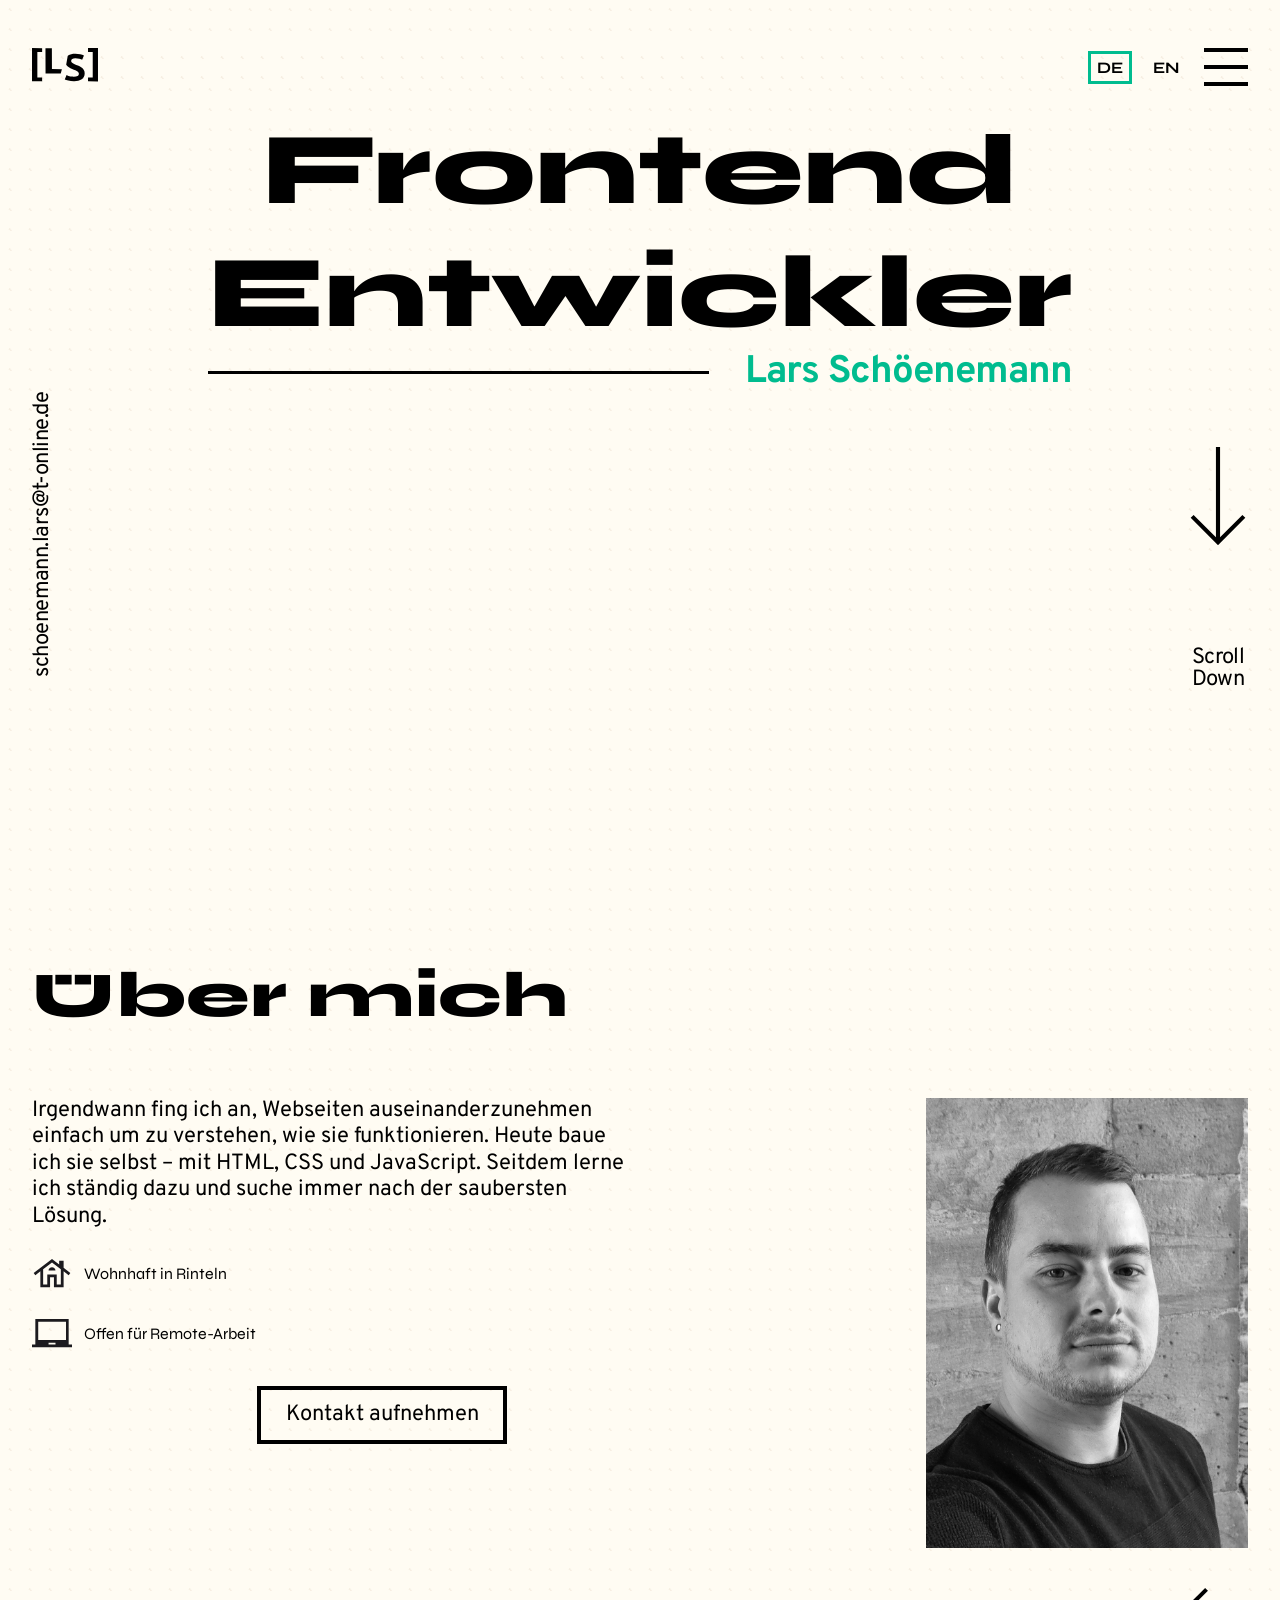
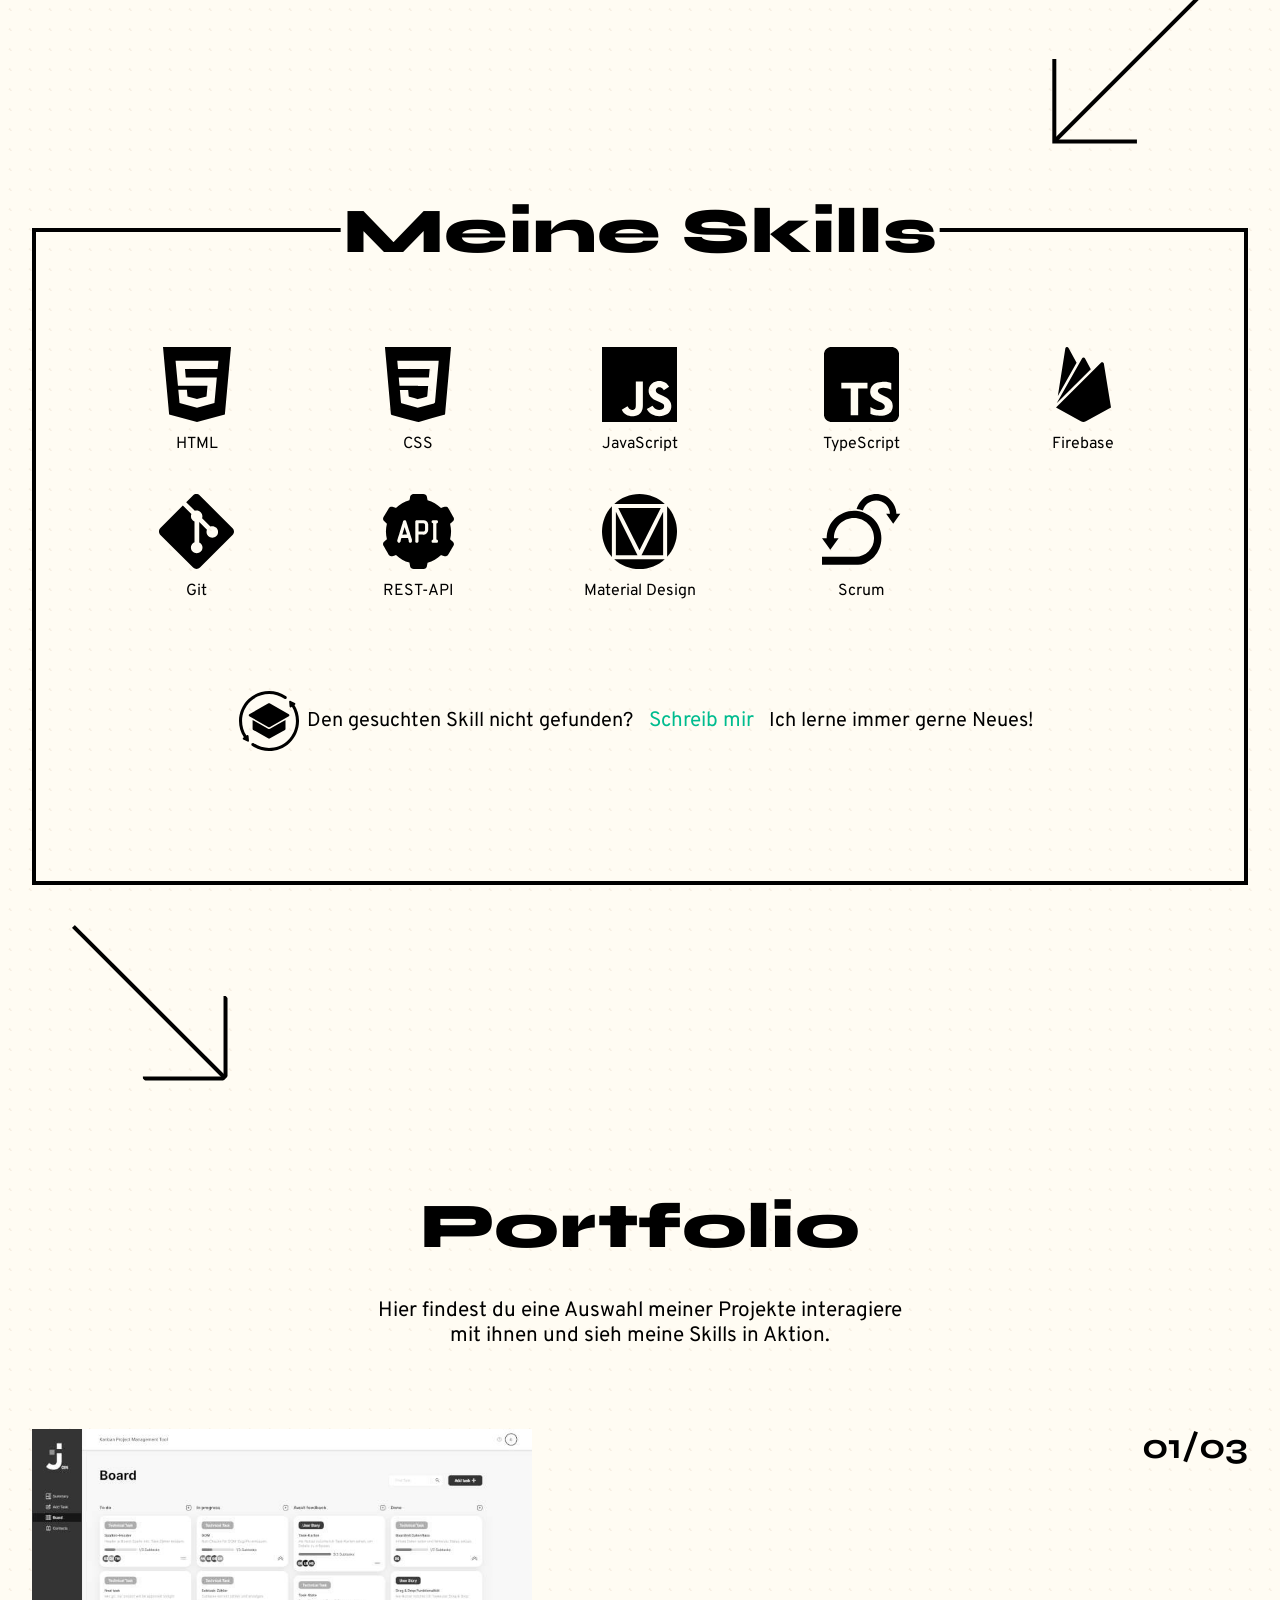
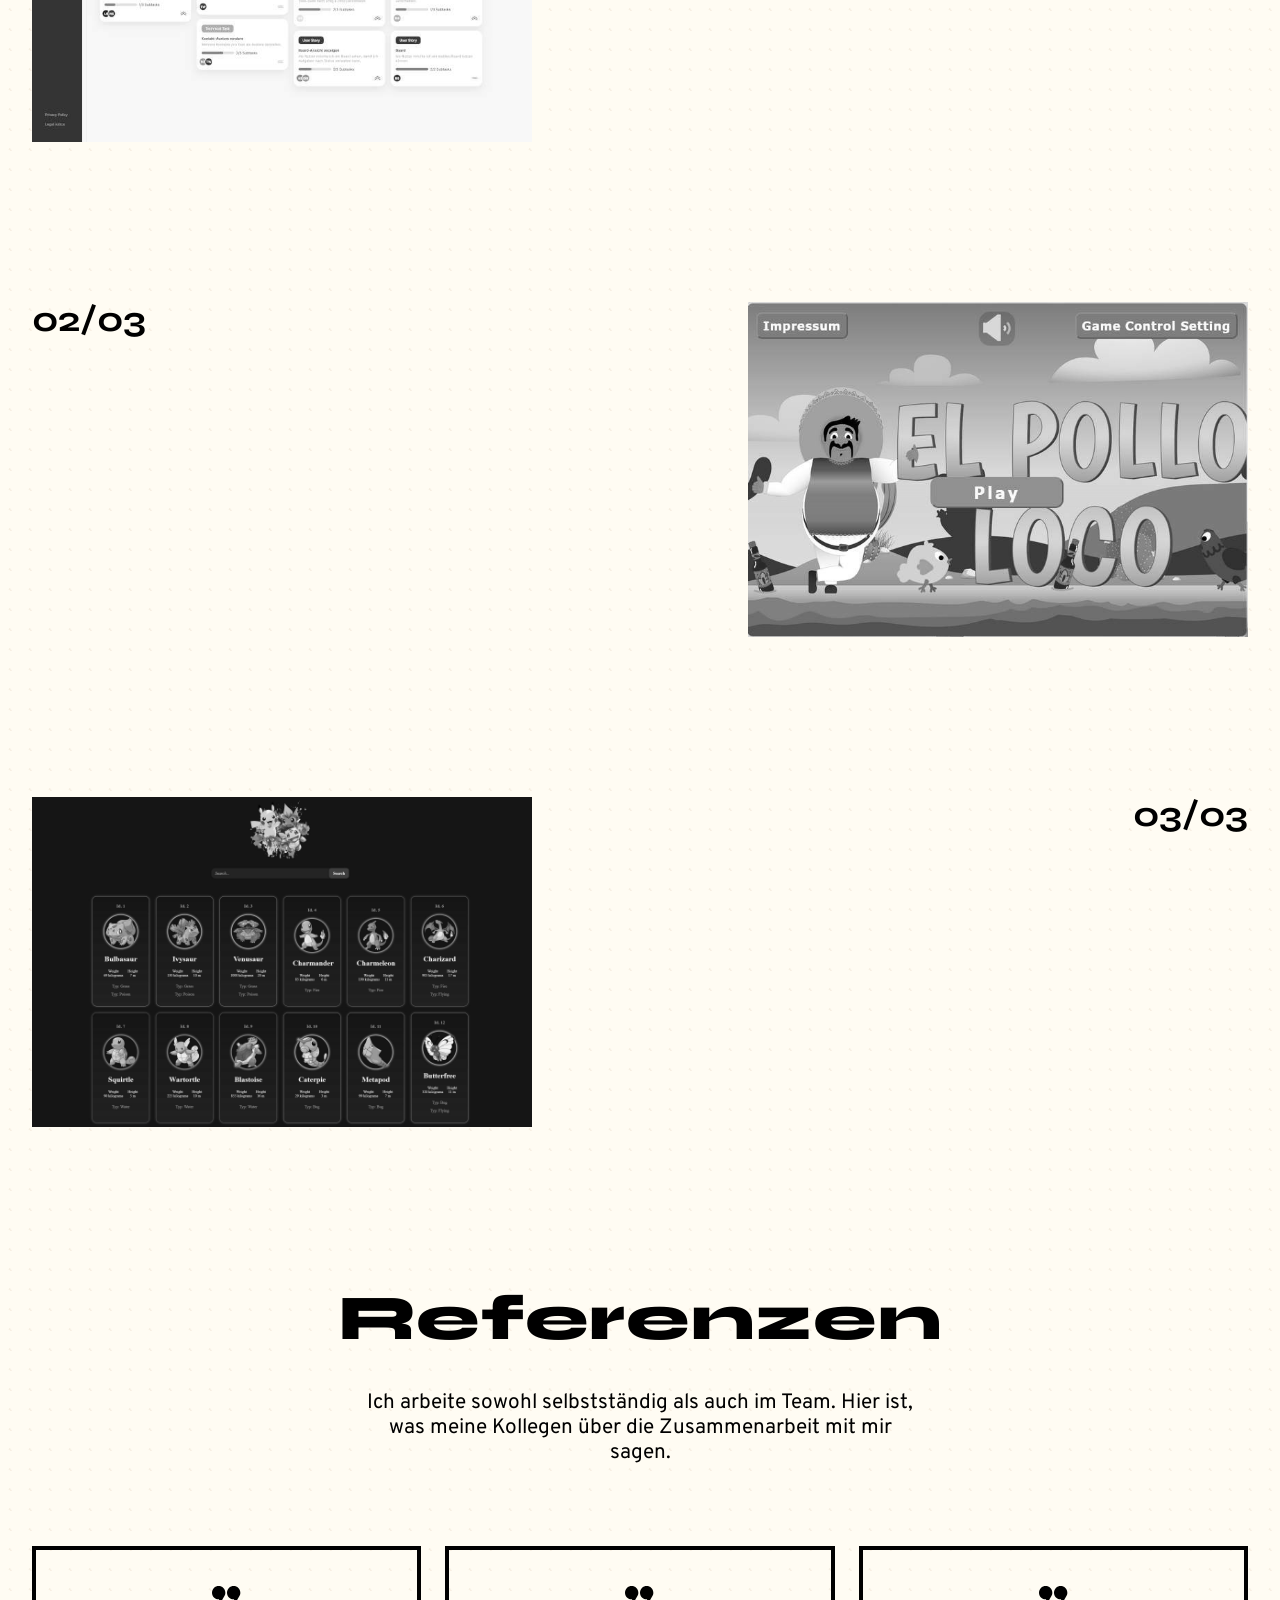
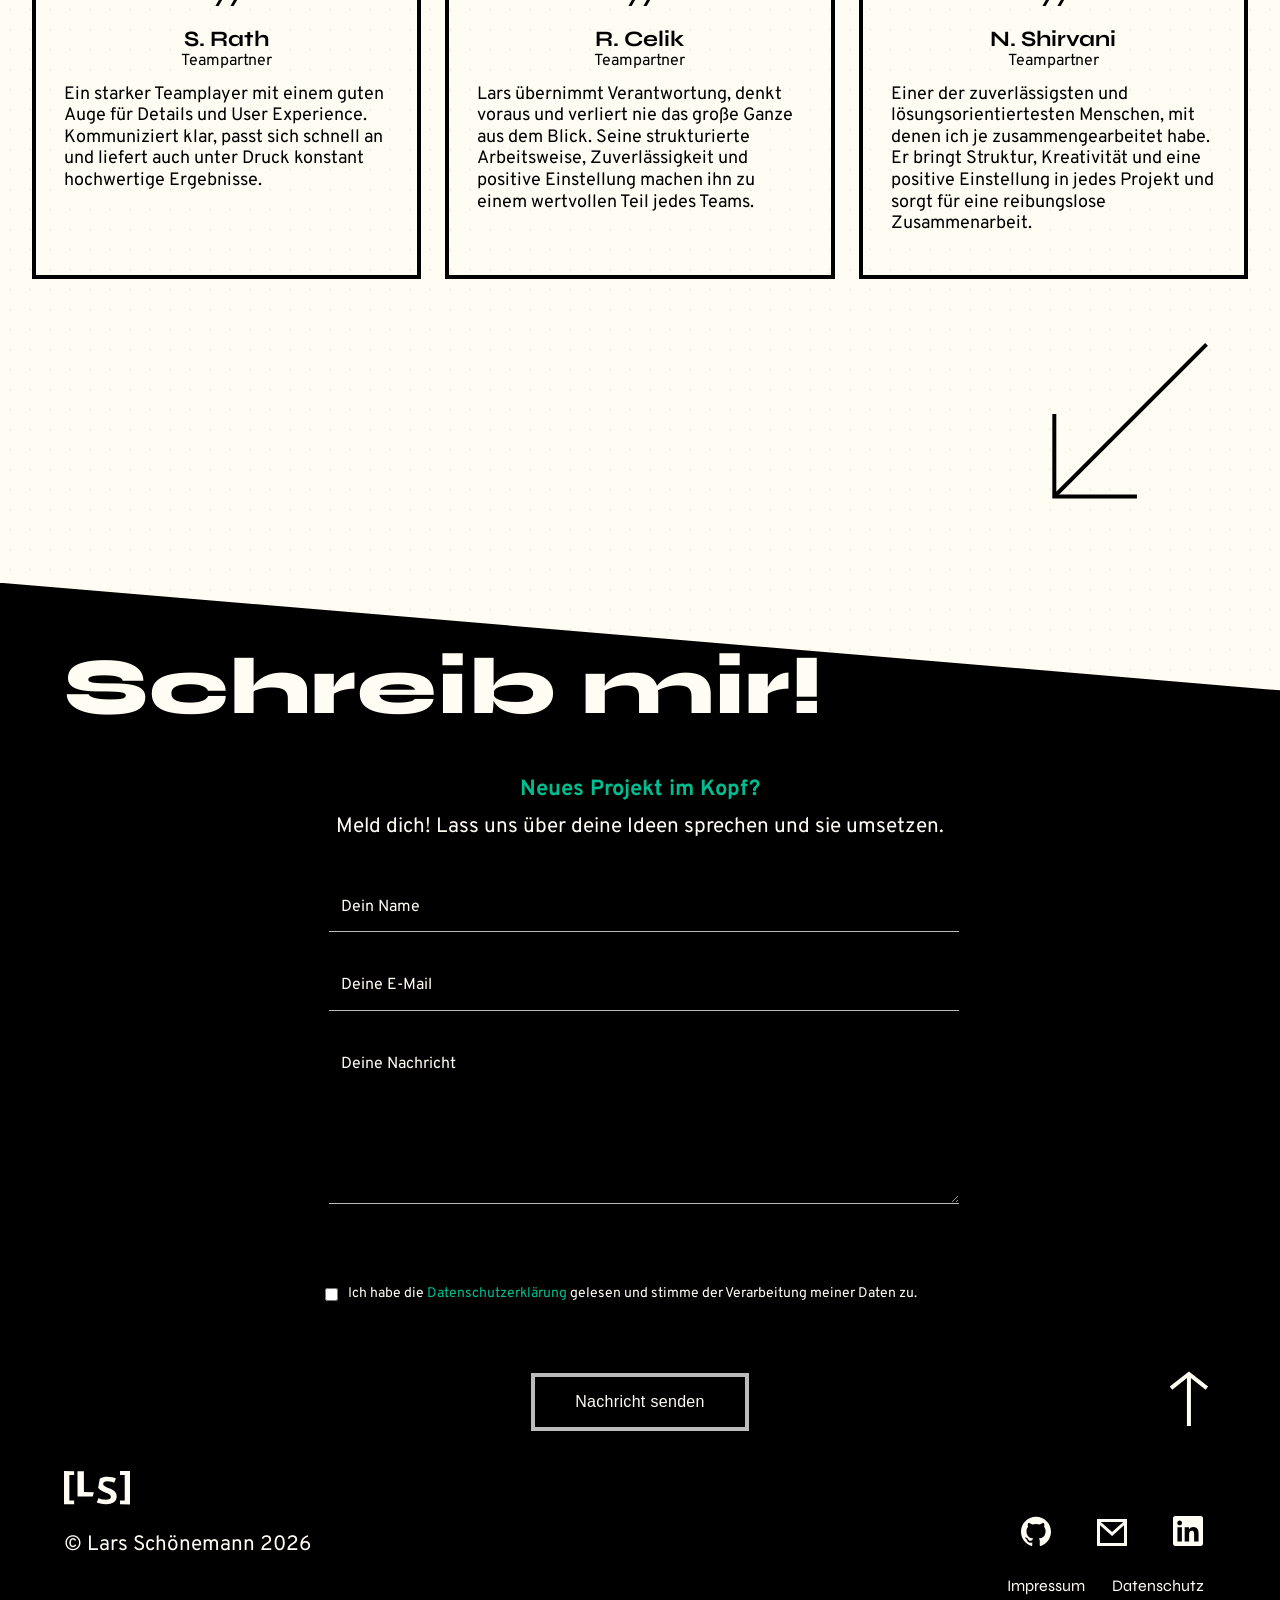
==== index.html @ 975c8025 "Regex fix" ====
<!DOCTYPE html>
<html lang="de">

<head>
    <meta charset='utf-8'>
    <meta name='viewport' content='width=device-width, initial-scale=1'>
    <meta name="description"
        content="Professional frontend development by Lars Schoeenemann. Specializing in JavaScript, TypeScript, and web performance. Explore my projects now.">
    <meta property="og:type" content="website" />
    <meta property="og:url" content="lars-schoenemann.de" />
    <meta property="og:title" content="Lars Schoeenemann | Frontend Developer" />
    <meta property="og:description"
        content="Frontend Developer specializing in JavaScript, TypeScript, and high-performance web development. Explore my latest projects." />
    <meta property="og:image" content="lars-schoenemann.de" />
    <title>Lars Schönemann</title>
    <link rel="icon" type="image/svg+xml" href="assets\images\Logo.svg">
    <link rel='stylesheet' href="assets/css/root.css">
    <link rel='stylesheet' href="assets/css/style.css">
</head>

<body>
    <header>
        <nav class="header-menu" aria-label="Main navigation">
            <div class="left-side">
                <a href="https://lars-schoenemann.de/"><svg aria-label="LS Logo" role="img" data-name="Ebene 1"
                        xmlns="http://www.w3.org/2000/svg" <a viewBox="0 0 110.5 56.03">
                        <path
                            d="M0,.09l16.95.2v6.58s-8.01-.09-8.01-.09v42.49s8.01.09,8.01.09v6.58S0,55.74,0,55.74V.09Z" />
                        <path
                            d="M110.5,56.03l-16.7-.2v-6.6s7.89.09,7.89.09V6.7s-7.89-.09-7.89-.09V0s16.7.2,16.7.2v55.84Z" />
                        <g>
                            <polygon
                                points="50.05 35.55 33.37 35.33 33.26 .56 22.54 .41 22.67 42.52 48.14 42.86 50.05 35.55" />
                            <path
                                d="M86.52,36.27c-1.11-1.59-2.51-2.93-4.19-4.03-1.68-1.09-3.5-2.03-5.46-2.82-1.96-.78-3.78-1.54-5.46-2.28-1.68-.74-3.07-1.53-4.18-2.39-1.11-.85-1.67-1.91-1.67-3.17,0-1.34.59-2.41,1.8-3.19,1.2-.78,2.93-1.16,5.2-1.13,2.41.03,4.65.3,6.73.81,2.08.51,3.64,1.07,4.68,1.67l3.02-7.21c-1.65-.86-3.76-1.53-6.31-2.01-2.55-.48-5.27-.73-8.14-.77-2.5-.03-4.77.19-6.79.67-2.03.48-3.78,1.23-5.27,2.26-.24.17-.47.35-.7.53l-2.51,14.61c.09.15.18.3.28.45,1.11,1.61,2.51,2.96,4.19,4.06,1.68,1.09,3.5,2.02,5.46,2.78,1.96.76,3.78,1.5,5.46,2.22,1.68.72,3.07,1.5,4.18,2.36,1.11.86,1.67,1.96,1.67,3.3,0,1.76-.76,3.07-2.29,3.91-1.53.84-3.74,1.24-6.61,1.2-1.23-.02-2.42-.12-3.58-.3-1.16-.18-2.26-.41-3.29-.67-1.04-.27-1.97-.55-2.8-.86-.83-.3-1.5-.59-2.02-.85l-3.09,7.33c1.28.61,3.26,1.22,5.95,1.84,2.69.62,5.81.96,9.35,1.01,2.69.04,5.15-.2,7.39-.72,2.24-.52,4.15-1.33,5.73-2.44,1.58-1.11,2.8-2.51,3.67-4.2.87-1.69,1.3-3.71,1.29-6.06s-.57-4.32-1.68-5.92Z" />
                            <path
                                d="M62.76,25.02c.23,1.07.6,2.03,1.11,2.88l2.51-14.61c-.25.21-.49.43-.72.65l-2.89,11.08Z" />
                        </g>
                    </svg>
                </a>
            </div>
            <div class="right-side">
                <div class="header-menu-right">
                    <div class="language-button">
                        <button class="header-button active" aria-label="Sprache auf Deutsch wechseln">
                            <span class="button-text">DE</span>
                        </button>
                        <button class="header-button" aria-label="Switch language to English">
                            <span class="button-text">EN</span>
                        </button>
                    </div>
                    <button class="burger-menu" id="burgerBtn" onclick="toggleMenu()" aria-label="Open navigation"
                        aria-expanded="false" aria-controls="navOverlay">
                        <svg class="start-animation-svg start" width="44" height="38" viewBox="0 0 44 38" fill="none"
                            xmlns="http://www.w3.org/2000/svg">
                            <path d="M2 2H42" stroke="black" stroke-width="4" stroke-linecap="square" />
                            <path d="M2 19H42" stroke="black" stroke-width="4" stroke-linecap="square" />
                            <path d="M2 36H42" stroke="black" stroke-width="4" stroke-linecap="square" />
                        </svg>
                        <svg class="start-animation-svg hidden" width="44" height="38" viewBox="0 0 44 38" fill="none"
                            xmlns="http://www.w3.org/2000/svg">
                            <path d="M12 2H32" stroke="black" stroke-width="4" stroke-linecap="square" />
                            <path d="M2 19H42" stroke="black" stroke-width="4" stroke-linecap="square" />
                            <path d="M12 36H32" stroke="black" stroke-width="4" stroke-linecap="square" />
                        </svg>
                        <svg class="start-animation-svg hidden" width="44" height="38" viewBox="0 0 44 38" fill="none"
                            xmlns="http://www.w3.org/2000/svg">
                            <path d="M22 2H42" stroke="black" stroke-width="4" stroke-linecap="square" />
                            <path d="M2 19H42" stroke="black" stroke-width="4" stroke-linecap="square" />
                            <path d="M2 36H22" stroke="black" stroke-width="4" stroke-linecap="square" />
                        </svg>
                        <svg class="start-animation-svg hidden" width="58" height="53" viewBox="0 0 58 53" fill="none"
                            xmlns="http://www.w3.org/2000/svg">
                            <path d="M39.8169 15.6733L55.1378 2.81759" stroke="black" stroke-width="4"
                                stroke-linecap="square" />
                            <path d="M12.1582 13.3892L42.8 39.1007" stroke="black" stroke-width="4"
                                stroke-linecap="square" />
                            <path d="M2.81787 49.6741L18.1388 36.8183" stroke="black" stroke-width="4"
                                stroke-linecap="square" />
                        </svg>
                        <svg class="start-animation-svg hidden end" width="40" height="32" viewBox="0 0 40 32"
                            fill="none" xmlns="http://www.w3.org/2000/svg">
                            <path d="M20 15.856L35.3209 3.0002" stroke="black" stroke-width="4"
                                stroke-linecap="square" />
                            <path d="M4.67969 3.14307L35.3215 28.8546" stroke="black" stroke-width="4"
                                stroke-linecap="square" />
                            <path d="M5 28.856L20.3209 16.0002" stroke="black" stroke-width="4"
                                stroke-linecap="square" />
                        </svg>
                        <svg class="back-animation-svg hidden" width="58" height="53" viewBox="0 0 58 53" fill="none"
                            xmlns="http://www.w3.org/2000/svg">
                            <path d="M39.8169 15.6733L55.1378 2.81759" stroke="black" stroke-width="4"
                                stroke-linecap="square" />
                            <path d="M12.1582 13.3892L42.8 39.1007" stroke="black" stroke-width="4"
                                stroke-linecap="square" />
                            <path d="M2.81787 49.6741L18.1388 36.8183" stroke="black" stroke-width="4"
                                stroke-linecap="square" />
                        </svg>
                        <svg class="back-animation-svg hidden" width="44" height="38" viewBox="0 0 44 38" fill="none"
                            xmlns="http://www.w3.org/2000/svg">
                            <path d="M22 2H42" stroke="black" stroke-width="4" stroke-linecap="square" />
                            <path d="M2 19H42" stroke="black" stroke-width="4" stroke-linecap="square" />
                            <path d="M2 36H22" stroke="black" stroke-width="4" stroke-linecap="square" />
                        </svg>
                        <svg class="back-animation-svg hidden" width="44" height="38" viewBox="0 0 44 38" fill="none"
                            xmlns="http://www.w3.org/2000/svg">
                            <path d="M12 2H32" stroke="black" stroke-width="4" stroke-linecap="square" />
                            <path d="M2 19H42" stroke="black" stroke-width="4" stroke-linecap="square" />
                            <path d="M12 36H32" stroke="black" stroke-width="4" stroke-linecap="square" />
                        </svg>
                        <svg class="back-animation-svg hidden" width="44" height="38" viewBox="0 0 44 38" fill="none"
                            xmlns="http://www.w3.org/2000/svg">
                            <path d="M2 2H42" stroke="black" stroke-width="4" stroke-linecap="square" />
                            <path d="M2 19H42" stroke="black" stroke-width="4" stroke-linecap="square" />
                            <path d="M2 36H42" stroke="black" stroke-width="4" stroke-linecap="square" />
                        </svg>
                    </button>
                </div>
            </div>
        </nav>
        <div class="nav-overlay" id="navOverlay" aria-hidden="true">
            <div class="nav-overlay-inner">
                <nav class="overlay-nav" aria-label="Overlay navigation">
                    <div class="menu-item"><a href="#aboutME" onclick="toggleMenu()" data-i18n="nav.about">About
                            me</a>
                    </div>
                    <div class="menu-item"><a href="#mySkills" onclick="toggleMenu()" data-i18n="nav.skills">My
                            skills</a></div>
                    <div class="menu-item"><a href="#portfolio" onclick="toggleMenu()"
                            data-i18n="nav.portfolio">Portfolio</a></div>
                </nav>
                <div class="overlay-footer">
                    <div class="wrapper">
                        <a href="#contact" class="say-hi" onclick="toggleMenu()" data-i18n="nav.sayhi">Say Hi!</a>
                        <p class="overlay-mail">schoenemann.lars@t-online.de</p>
                        <div class="overlay-icons">
                            <a href="https://github.com/LarsSchoenemannDev" target="_blank" rel="noopener noreferrer"
                                aria-label="GitHub profile">
                                <svg width="40" height="40" viewBox="0 0 40 40" fill="none"
                                    xmlns="http://www.w3.org/2000/svg">
                                    <path
                                        d="M20 10.7408C11.7125 10.7408 5 17.4533 5 25.7408C4.9983 28.8897 5.98822 31.9592 7.82933 34.5138C9.67043 37.0684 12.2692 38.9784 15.257 39.9728C16.007 40.1033 16.2875 39.6533 16.2875 39.2588C16.2875 38.9033 16.268 37.7228 16.268 36.4658C12.5 37.1603 11.525 35.5478 11.225 34.7033C11.0555 34.2713 10.325 32.9408 9.6875 32.5838C9.1625 32.3033 8.4125 31.6088 9.668 31.5908C10.85 31.5713 11.693 32.6783 11.975 33.1283C13.325 35.3963 15.482 34.7588 16.343 34.3658C16.475 33.3908 16.868 32.7353 17.3 32.3603C13.9625 31.9853 10.475 30.6908 10.475 24.9533C10.475 23.3213 11.0555 21.9728 12.0125 20.9213C11.8625 20.5463 11.3375 19.0088 12.1625 16.9463C12.1625 16.9463 13.418 16.5533 16.2875 18.4853C17.5086 18.1464 18.7703 17.9758 20.0375 17.9783C21.3125 17.9783 22.5875 18.1463 23.7875 18.4838C26.6555 16.5338 27.9125 16.9478 27.9125 16.9478C28.7375 19.0103 28.2125 20.5478 28.0625 20.9228C29.018 21.9728 29.6 23.3033 29.6 24.9533C29.6 30.7103 26.0945 31.9853 22.757 32.3603C23.3 32.8283 23.7695 33.7283 23.7695 35.1353C23.7695 37.1408 23.75 38.7533 23.75 39.2603C23.75 39.6533 24.032 40.1213 24.782 39.9713C27.7595 38.966 30.3469 37.0523 32.1799 34.4995C34.0128 31.9467 34.9991 28.8835 35 25.7408C35 17.4533 28.2875 10.7408 20 10.7408Z"
                                        fill="#FFFCF3" />
                                </svg>
                            </a>
                            <a href="mailto:schoenemann.lars@t-online.de" aria-label="Send email">
                                <svg width="40" height="40" viewBox="0 0 40 40" fill="none"
                                    xmlns="http://www.w3.org/2000/svg">
                                    <path
                                        d="M6.5 13H33.5C33.8978 13 35 13 35 13C35 13 35 14.1022 35 14.5V38.5C35 38.8978 35 40 35 40C35 40 33.8978 40 33.5 40H6.5C6.10218 40 5 40 5 40C5 40 5 38.8978 5 38.5V14.5C5 14.1022 5 13 5 13C5 13 6.10218 13 6.5 13ZM32 19.357L20.108 30.007L8 19.324V37H32V19.357ZM8.7665 16L20.0915 25.993L31.253 16H8.7665Z"
                                        fill="#FFFCF3" />
                                </svg>
                            </a>
                            <a href="https://www.linkedin.com/in/lars-sch%C3%B6nemann-7626a9374/" target="_blank"
                                rel="noopener noreferrer" aria-label="LinkedIn profile">
                                <svg width="40" height="40" viewBox="0 0 40 40" fill="none"
                                    xmlns="http://www.w3.org/2000/svg">
                                    <path
                                        d="M30.5583 35.565H26.1167V28.6033C26.1167 26.9433 26.0833 24.8067 23.8 24.8067C21.485 24.8067 21.1317 26.6133 21.1317 28.4817V35.565H16.6883V21.25H20.955V23.2H21.0133C21.61 22.0767 23.06 20.8883 25.2267 20.8883C29.7267 20.8883 30.56 23.8517 30.56 27.7067V35.565H30.5583ZM11.6717 19.2917C10.3523 19.2917 9.28333 18.2217 9.28333 16.9017C9.28333 15.5817 10.3523 14.5117 11.6717 14.5117C12.991 14.5117 14.06 15.5817 14.06 16.9017C14.06 18.2217 12.991 19.2917 11.6717 19.2917ZM13.8983 35.565H9.44333V21.25H13.9V35.565H13.8983ZM32.7833 10H7.21667C5.99 10 5 10.9667 5 12.1617V37.8383C5 39.0333 5.99 40 7.21667 40H32.7833C34.01 40 35 39.0333 35 37.8383V12.1617C35 10.9667 34.01 10 32.7833 10Z"
                                        fill="#FFFCF3" />
                                </svg>
                            </a>
                        </div>
                    </div>
                </div>
            </div>
        </div>
    </header>
    <main id="site-main">
        <section id="mainStart" class="header-main" aria-label="Hero">
            <div class="top-main">
                <div class="scale-wrapper">
                    <h1 data-i18n="hero.title">Frontend <br>Developer</h1>
                    <div class="seperator-wrapper">
                        <div class="seperator"></div>
                        <h2 class="name">Lars Schöenemann</h2>
                    </div>
                </div>
            </div>
            <footer class="main-footer">
                <div class="left-side rotate">
                    <p>schoenemann.lars@t-online.de</p>
                </div>
                <div class="scroll-wrapper">
                    <div class="right-side-animation">
                        <div class="arrow">
                            <svg class="xc" viewBox="29 0 58 95" fill="none" xmlns="http://www.w3.org/2000/svg"
                                aria-hidden="true">
                                <path d="M33 67.1045L58 92.1045L83 67.1045" stroke="black" stroke-width="4" />
                                <path d="M58 0V92.1053" stroke="black" stroke-width="4" />
                            </svg>
                        </div>
                    </div>
                    <div class="right-side-text">
                        <p>Scroll<br>Down</p>
                    </div>
                </div>
            </footer>
        </section>
        <section id="aboutME" class="about-me" aria-labelledby="aboutME-heading">
            <h2 id="aboutME-heading" data-i18n="about.heading">About me</h2>
            <div class="about-me-content">
                <div class="about-me-left">
                    <article data-i18n="about.text">
                        At some point I started taking websites apart just to understand how they work. Today I
                        build
                        them myself – with HTML, CSS and JavaScript. Since then I've been constantly improving and
                        always
                        looking for the cleanest solution.
                    </article>
                    <div class="article-svg">
                        <p>
                            <svg width="40" height="40" viewBox="0 0 40 40" fill="none"
                                xmlns="http://www.w3.org/2000/svg" aria-hidden="true">
                                <mask id="mask0_105177_1149" style="mask-type:alpha" maskUnits="userSpaceOnUse" x="0"
                                    y="0" width="40" height="40">
                                    <rect width="40" height="40" fill="#D9D9D9" />
                                </mask>
                                <g mask="url(#mask0_105177_1149)">
                                    <path
                                        d="M8.36158 33.3333V17.3612L3.33366 21.1946L1.66699 19L20.0003 5L27.167 10.4721V6.66667H31.6116V13.8612L38.3337 19L36.6391 21.1946L31.6116 17.3333V33.3333H21.9449V23.3333H18.0557V33.3333H8.36158ZM11.1391 30.5554H15.2782V20.5554H24.7224V30.5554H28.8337V15.2362L20.0003 8.48625L11.1391 15.2362V30.5554ZM16.5282 16.4029H23.4724C23.4724 15.4954 23.1252 14.7476 22.4307 14.1596C21.7363 13.5718 20.9262 13.2779 20.0003 13.2779C19.0745 13.2779 18.2644 13.5704 17.5699 14.1554C16.8755 14.7404 16.5282 15.4896 16.5282 16.4029Z"
                                        fill="#1C1B1F" />
                                </g>
                            </svg>
                            <span data-i18n="about.location">Based in Rinteln</span>
                        </p>
                        <p>
                            <svg width="40" height="40" viewBox="0 0 40 40" fill="none"
                                xmlns="http://www.w3.org/2000/svg" aria-hidden="true">
                                <mask id="mask0_105177_1167" style="mask-type:alpha" maskUnits="userSpaceOnUse" x="0"
                                    y="0" width="40" height="40">
                                    <rect width="40" height="40" fill="#D9D9D9" />
                                </mask>
                                <g mask="url(#mask0_105177_1167)">
                                    <path
                                        d="M0 33.3333V30.5554H3.33333V5H36.6667V30.5554H40V33.3333H0ZM16.5554 30.5554H23.5V28.8333H16.5554V30.5554ZM6.22208 26.0554H34V7.77792H6.22208V26.0554Z"
                                        fill="#1C1B1F" />
                                </g>
                            </svg>
                            <span data-i18n="about.remote">Open to work Remote</span>
                        </p>
                        <div class="button-wrapper">
                            <a href="#contact" class="button-contact" data-i18n="about.cta">Let's talk</a>
                        </div>
                    </div>
                </div>
                <div class="about-me-right">
                    <img class="img-me" loading="lazy" src="assets\images\image.jpg" alt="Portrait of Lars Schönemann">
                </div>
            </div>
        </section>
        <div class="arrow-right-side" aria-hidden="true">
            <svg width="235" height="235" viewBox="0 0 235 235" fill="none" xmlns="http://www.w3.org/2000/svg">
                <path d="M41.3149 110.893V193.519H123.942" stroke="black" stroke-width="4" />
                <path d="M193.521 41.3135L41.3135 193.521" stroke="black" stroke-width="4" />
            </svg>
        </div>
        <section id="mySkills" aria-labelledby="mySkills-heading">
            <div class="skills">
                <h2 id="mySkills-heading" class="my-skills" data-i18n="skills.heading">My skills</h2>
                <div class="skills-grid">
                    <div class="skill-item"><svg width="68" height="75" viewBox="0 0 68 75" fill="none"
                            xmlns="http://www.w3.org/2000/svg">
                            <path
                                d="M34 60.6675L51.4533 55.9575L53.8069 30.54H22.7649L21.9942 22.0875H54.5813L55.4389 13.7962H12.5611L14.9638 38.8388H44.506L43.52 49.5863L34 52.0875L24.48 49.5863L23.8831 42.6712H15.3076L16.5504 55.9613L34 60.6675ZM0 0H68L61.8687 67.5L34 75L6.13133 67.5L0 0Z"
                                fill="black" />
                        </svg>
                        <span>HTML</span>
                    </div>
                    <div class="skill-item">
                        <svg width="66" height="75" viewBox="0 0 66 75" fill="none" xmlns="http://www.w3.org/2000/svg">
                            <path
                                d="M0.00585795 0.0132157C0.00585795 0.303961 -0.00732243 0.502197 0.00585795 0.700433C0.506712 6.19817 1.00757 11.6959 1.49524 17.2069C2.18062 25.0041 2.85282 32.8014 3.5382 40.5855C4.31584 49.3343 5.10666 58.0699 5.85795 66.8187C5.91067 67.453 6.13473 67.7305 6.72785 67.8891C15.1633 70.2151 23.5724 72.5543 32.0078 74.867C32.5746 75.0256 33.2599 75.052 33.8267 74.8934C42.2885 72.5675 50.7371 70.2019 59.1989 67.8627C59.8448 67.6777 60.0688 67.3869 60.1216 66.7261C60.3852 63.4222 60.7015 60.1051 60.9915 56.8011C61.4791 51.3298 61.9536 45.8585 62.4413 40.3872C63.0081 33.9644 63.588 27.5548 64.1548 21.1319C64.5765 16.3478 65.0247 11.577 65.4464 6.79288C65.6441 4.54621 65.8155 2.29953 66 0H0.00585795V0.0132157ZM53.2678 19.0967C52.8328 23.9337 52.3979 28.7838 51.9629 33.6208C51.462 39.1846 50.9612 44.7484 50.4603 50.299C50.3154 51.8981 50.1045 53.4972 50.0649 55.1095C50.0386 55.9686 49.6695 56.1932 48.9578 56.3915C43.8701 57.7659 38.7957 59.18 33.7213 60.5808C33.4972 60.6469 33.2863 60.7262 33.0622 60.7923C32.9832 60.7526 32.9041 60.7262 32.8118 60.6866C27.3815 59.2064 21.9512 57.713 16.5209 56.2064C16.2968 56.1404 16.0068 55.7835 15.9805 55.5324C15.5982 51.4091 15.2556 47.2858 14.8865 43.0832H23.177C23.3219 44.7352 23.4801 46.4136 23.6119 48.1052C23.7305 49.6647 23.7174 49.6647 25.1804 50.0611C27.8033 50.7616 30.4393 51.4488 33.0622 52.136L33.0359 52.0699C35.9092 51.3034 38.7825 50.5501 41.6558 49.7307C41.9195 49.6514 42.2226 49.2285 42.2621 48.9378C42.4335 47.6691 42.5257 46.3872 42.6312 45.1185C42.8025 43.07 42.9739 41.0216 43.1584 38.8806H33.0359L33.0622 38.8278C32.9963 38.8278 32.9173 38.8278 32.8514 38.8278H14.5043C14.2538 36.0921 14.0166 33.3829 13.7662 30.5944H32.8645C32.9304 30.5944 33.0095 30.5944 33.0754 30.5944L33.0491 30.5415H43.8965C44.1469 27.7001 44.3974 24.9248 44.6478 22.0967H33.0359L33.0622 22.0438C32.9963 22.0438 32.9173 22.0438 32.8514 22.0438C26.3534 22.057 19.8555 22.057 13.3576 22.0702C13.2653 22.0702 13.1731 22.0306 13.0017 21.9777C12.7645 19.2817 12.514 16.5857 12.2768 13.8104H32.8514C32.9173 13.8104 32.9963 13.8104 33.0622 13.8104L33.0359 13.7576H53.7027C53.5577 15.6078 53.4127 17.3522 53.2678 19.0967Z"
                                fill="black" />
                        </svg>
                        <span>CSS</span>
                    </div>
                    <div class="skill-item">
                        <svg width="75" height="75" viewBox="0 0 75 75" fill="none" xmlns="http://www.w3.org/2000/svg">
                            <path
                                d="M0 0C25.0169 0 49.9831 0 75 0C75 25.0169 75 50.0338 75 75C50.0338 75 25.0169 75 0 75C0 49.9325 0 24.9662 0 0ZM67.0999 39.7029C65.5807 36.9683 63.5044 35.0945 60.5165 34.4362C58.3896 33.9298 56.2627 33.9298 54.1357 34.3856C47.2485 35.8035 44.3113 44.1087 48.7677 49.6286C50.3376 51.553 52.4139 52.7178 54.5915 53.7306C56.5159 54.6421 58.4909 55.503 60.4153 56.4652C61.7319 57.1236 62.289 58.339 62.1371 59.8076C61.9851 61.2762 60.9723 62.0864 59.7063 62.5422C56.8704 63.555 53.5787 62.6435 51.6543 60.2633C51.2492 59.7569 50.844 59.1999 50.4389 58.6428C48.5145 59.7569 46.6408 60.8204 44.767 61.9345C45.9318 64.2134 47.5523 66.0365 49.7806 67.2519C53.5787 69.3282 57.5793 69.632 61.6813 68.6192C64.3653 67.9608 66.6442 66.5935 68.0621 64.1121C70.6955 59.4024 69.1762 53.528 64.5172 50.6415C62.4409 49.3754 60.1114 48.5145 57.9338 47.4004C56.8704 46.8433 55.7562 46.3369 54.8447 45.628C53.2242 44.3113 53.528 41.6779 55.3511 40.6651C57.1236 39.6523 59.605 40.26 60.9723 42.0324C61.2762 42.3869 61.4787 42.792 61.7826 43.1972C63.5044 42.0324 65.2768 40.8677 67.0999 39.7029ZM19.7502 62.6941C20.763 64.8717 22.2316 66.5935 24.3079 67.7076C26.9919 69.1762 29.9291 69.4294 32.917 68.9737C35.6009 68.5685 37.8292 67.3531 39.2978 64.9223C40.5132 62.8967 40.8677 60.6685 40.8677 58.2883C40.8677 50.5908 40.8677 42.8933 40.8677 35.1958C40.8677 34.9932 40.8677 34.74 40.8677 34.4868C38.4875 34.4868 36.2086 34.4868 33.8285 34.4868C33.8285 34.7907 33.8285 35.0439 33.8285 35.3477C33.8285 42.944 33.8285 50.4895 33.8285 58.0858C33.8285 58.7947 33.7779 59.5544 33.6766 60.2633C33.474 61.4281 32.8663 62.289 31.7016 62.6435C29.524 63.3018 27.7515 62.6435 26.4855 60.7698C26.1816 60.2633 25.8778 59.7569 25.5233 59.2505C23.5483 60.4153 21.6745 61.5294 19.7502 62.6941Z"
                                fill="black" />
                        </svg>
                        <span>JavaScript</span>
                    </div>
                    <div class="skill-item">
                        <svg width="75" height="75" viewBox="0 0 75 75" fill="none" xmlns="http://www.w3.org/2000/svg">
                            <path
                                d="M74.9317 5.96862C74.3855 3.10368 72.1666 0.784447 69.3332 0.170532C69.1966 0.136426 69.0601 0.136426 68.8894 0.102319C68.8553 0.102319 68.8211 0.0341064 68.787 0H6.17888C6.14474 0.0341064 6.11061 0.102319 6.04233 0.102319C3.20892 0.579809 0.819299 2.83083 0.170687 5.69577C0.13655 5.79809 0.0682749 5.93452 0 6.07094V68.7926C0.0341375 68.8608 0.102412 68.895 0.102412 68.9632C0.785162 72.101 2.69686 74.045 5.80337 74.8295C5.90578 74.8636 5.97406 74.9318 6.04233 75H68.8894C68.9577 74.9659 68.9918 74.8977 69.0601 74.8636C72.1666 74.1473 74.0783 72.2715 74.8634 69.1678C74.8976 69.0655 74.8634 68.9291 74.8976 68.8267C74.8976 68.7926 74.9659 68.7585 75 68.7244V6.17326C75 6.10505 74.9317 6.07094 74.9317 5.96862ZM43.5253 41.5757H43.1497C40.3163 41.5757 37.4488 41.5757 34.6154 41.5757C34.4788 41.5757 34.3423 41.5757 34.2057 41.5757C34.2057 41.6098 34.1716 41.6098 34.1716 41.6439C34.1716 41.7804 34.1716 41.9168 34.1716 42.0532V68.3493H26.6955V41.6098H17.3077V35.6412H43.4911V41.5757H43.5253ZM68.7187 59.4134C68.6504 60.573 68.4797 61.6985 68.0018 62.7899C67.8653 63.131 67.7629 63.4379 67.5922 63.779C66.9777 65.075 65.9536 65.9959 64.7588 66.7462C63.3933 67.5989 61.8912 68.0764 60.3209 68.3834C58.5799 68.7244 56.8389 68.8267 55.0637 68.7585C54.2103 68.7244 53.3569 68.7244 52.5034 68.6221C50.4893 68.3834 48.5093 67.94 46.6659 67.0532C46.5635 67.0191 46.4269 66.8486 46.4269 66.7462C46.4269 64.5293 46.4269 62.3124 46.4269 60.0955C46.4269 60.0614 46.4269 60.0273 46.4269 59.9591C46.9731 60.3342 47.5193 60.7094 48.0655 61.0164C49.3969 61.8008 50.8648 62.3465 52.3669 62.6876C53.6641 62.9945 54.9613 63.0287 56.2585 62.9604C57.2485 62.9263 58.2385 62.6876 59.1261 62.2442C59.9112 61.8349 60.5599 61.2892 60.7305 60.3684C60.9012 59.5498 60.833 58.7312 60.355 58.015C59.6723 56.9918 58.7164 56.3438 57.6582 55.7981C56.4634 55.2183 55.2686 54.7067 54.0396 54.161C52.2303 53.3424 50.4552 52.4557 48.9873 51.0914C47.7924 49.9659 46.9049 48.6357 46.4952 47.0327C46.2563 46.0778 46.188 45.1228 46.2221 44.1678C46.2563 41.8145 47.1097 39.8022 48.7824 38.131C50.1479 36.7667 51.8207 35.9482 53.6641 35.4707C54.9272 35.1637 56.1903 34.925 57.4875 34.8909C58.4092 34.8909 59.3309 34.7885 60.2185 34.8226C61.6181 34.8568 62.9836 34.925 64.3491 35.266C65.2367 35.5048 66.1584 35.7435 67.046 35.9482C67.2167 35.9823 67.2849 36.0846 67.2849 36.2892C67.2849 38.4038 67.2849 40.5525 67.2849 42.6671C67.2849 42.7353 67.2849 42.8035 67.2508 42.9059C66.9777 42.7353 66.7387 42.5989 66.4998 42.4625C65.4074 41.8486 64.2467 41.4393 63.0519 41.1323C61.7205 40.8254 60.3892 40.6207 59.0237 40.6548C58.102 40.6889 57.1461 40.8254 56.2927 41.1323C55.2344 41.5075 54.381 42.1214 54.0055 43.2469C53.6982 44.1337 53.9372 44.884 54.4834 45.6003C55.1661 46.487 56.0878 47.101 57.0778 47.5784C58.4092 48.2265 59.7747 48.7722 61.0719 49.3861C62.574 50.1023 64.076 50.8186 65.3391 51.8759C66.4315 52.7967 67.4215 53.8199 67.9677 55.1842C68.2749 56.0027 68.548 56.8554 68.548 57.7763C68.6846 58.322 68.7528 58.8677 68.7187 59.4134Z"
                                fill="black" />
                        </svg>
                        <span>TypeScript</span>
                    </div>
                    <div class="skill-item">
                        <svg width="55" height="75" viewBox="0 0 55 75" fill="none" xmlns="http://www.w3.org/2000/svg">
                            <path
                                d="M1.84766 48.9649L9.32422 1.45405C9.58203 -0.165154 11.7734 -0.54865 12.5469 0.900111L20.582 15.8138L1.84766 48.9649ZM55 60.5124L47.8672 16.7513C47.6523 15.3877 45.9336 14.8338 44.9453 15.8138L0 60.5124L24.8789 74.3608C26.4258 75.2131 28.3594 75.2131 29.9062 74.3608L55 60.5124ZM34.8047 22.3333L29.0469 11.4675C28.4023 10.2318 26.6406 10.2318 25.9961 11.4675L0.6875 56.2087L34.8047 22.3333Z"
                                fill="black" />
                        </svg>
                        <span>Firebase</span>
                    </div>
                    <div class="skill-item">
                        <svg width="75" height="75" viewBox="0 0 75 75" fill="none" xmlns="http://www.w3.org/2000/svg">
                            <path
                                d="M73.6028 34.1966L40.8089 1.40701C38.9326 -0.469005 35.8327 -0.469005 33.9564 1.40701L27.1855 8.177L35.8327 16.823C37.8721 16.1705 40.1563 16.5783 41.7062 18.2096C43.3378 19.8409 43.7457 22.1248 43.093 24.1639L51.4139 32.4837C53.4533 31.8312 55.7375 32.239 57.369 33.8703C59.6532 36.0726 59.6532 39.7431 57.369 42.0269C55.0849 44.3108 51.4955 44.3108 49.2113 42.0269C47.4982 40.314 47.0903 37.8671 47.9877 35.7463L40.2379 27.9976V48.3891C40.8089 48.6338 41.2984 49.0416 41.7878 49.4494C44.072 51.6517 44.072 55.3222 41.7878 57.606C39.5037 59.8083 35.9143 59.8083 33.6301 57.606C31.346 55.3222 31.346 51.7333 33.6301 49.4494C34.2012 48.8785 34.8538 48.4706 35.5064 48.2259V27.5897C34.8538 27.345 34.2012 26.8556 33.6301 26.3662C31.917 24.6533 31.5091 22.2064 32.4065 20.0856L23.8409 11.6028L1.4072 34.0334C-0.469068 35.9095 -0.469068 39.009 1.4072 40.885L34.1196 73.593C35.9958 75.469 39.0958 75.469 40.972 73.593L73.5213 41.0481C75.4791 39.0905 75.4791 36.0726 73.6028 34.1966Z"
                                fill="black" />
                        </svg>
                        <span>Git</span>
                    </div>
                    <div class="skill-item">
                        <svg width="71" height="75" viewBox="0 0 71 75" fill="none" xmlns="http://www.w3.org/2000/svg">
                            <path
                                d="M26.3893 68.6146C21.3253 67.1931 16.8717 64.5758 12.9832 60.9206C11.7624 61.3493 10.519 61.778 9.25303 62.1841C8.66524 62.3646 8.07745 62.2969 7.46706 62.0713C6.38191 61.6652 5.7263 60.8755 5.25155 59.9052C4.59594 58.6191 3.75947 57.4458 3.10386 56.1597C2.51608 54.9639 1.657 53.926 1.15964 52.685C0.910965 52.0758 0.255356 51.6697 0.255356 50.9025C-0.332432 49.9549 0.232749 49.12 0.571857 48.2852C0.662286 48.0596 0.775322 47.7662 0.978787 47.676C1.79265 47.315 2.19958 46.5027 2.87779 46.0063C3.19429 45.7807 3.5334 45.5325 3.89512 45.2617C3.37515 42.667 2.92301 40.0722 2.92301 37.4097C2.92301 34.7699 3.39776 32.2202 3.89512 29.6931C3.01344 28.8809 2.19958 28.0912 1.3405 27.3466C0.458821 26.5794 -0.0611452 25.6318 0.0518909 24.639C0.119713 24.0975 0.277963 23.5108 0.54925 23.0596C1.38572 21.7283 2.15436 20.3294 2.96822 18.9756C3.62383 17.8926 4.18901 16.7644 4.91244 15.704C5.29676 15.1625 5.52284 14.5307 5.90716 13.9666C6.6532 12.9061 8.14527 12.3872 9.36606 12.7482C10.4512 13.0641 11.4685 13.5379 12.5763 13.741C12.6893 13.7635 12.7798 13.9215 12.8928 14.0343C16.8038 10.4016 21.2575 7.80686 26.3667 6.29513C26.5702 5.68592 26.6154 5.03159 26.864 4.39982C27.0449 3.92599 26.9997 3.33935 27.0901 2.8204C27.3388 1.46661 28.1753 0.676895 29.3734 0.270758C29.803 0.135379 30.2325 0 30.7525 0C33.9175 0.0451264 37.0825 0.0451264 40.2475 0C41.1518 0 41.9204 0.361011 42.6439 0.767148C43.2995 1.1056 43.6612 1.82762 43.8421 2.50451C44.1586 3.74549 44.3394 5.00903 44.5881 6.31769C49.6747 7.76173 54.1283 10.3565 58.0168 14.0117C59.2376 13.583 60.481 13.1543 61.747 12.7482C62.3348 12.5677 62.9226 12.6354 63.5329 12.861C64.6181 13.2671 65.2737 14.0569 65.7485 15.0271C66.4041 16.3132 67.2405 17.4865 67.8961 18.7726C68.4839 19.9684 69.343 21.0063 69.8404 22.2473C70.089 22.8565 70.7446 23.2626 70.7446 24.0298C71.3324 24.9774 70.7673 25.8123 70.4281 26.6471C70.3377 26.8727 70.2247 27.1661 70.0212 27.2563C69.2074 27.6173 68.8004 28.4296 68.1222 28.926C67.8057 29.1516 67.4666 29.3998 67.1049 29.6706C67.6248 32.2653 68.077 34.8601 68.077 37.5226C68.077 40.1625 67.6701 42.7121 67.1049 45.2392C67.9866 46.0514 68.8004 46.8412 69.6595 47.5857C70.5412 48.3529 71.0611 49.3005 70.9481 50.2933C70.8803 50.8348 70.7447 51.4215 70.4508 51.8727C69.6369 53.1814 68.8682 54.5352 68.077 55.8664C67.0823 57.5135 66.2684 59.296 65.1155 60.8529C64.912 61.7103 64.0981 61.778 63.5103 62.0939C62.8773 62.4323 62.2443 62.3421 61.5435 62.139C60.5036 61.8457 59.5089 61.3267 58.4237 61.1913C58.3107 61.1688 58.2203 61.0108 58.1072 60.898C54.1962 64.5758 49.7652 67.1931 44.5881 68.6597C44.3394 69.8782 44.1133 71.1417 43.8421 72.3827C43.5708 73.6011 42.7569 74.3682 41.604 74.7292C41.1744 74.8646 40.7223 75 40.2249 75C37.0599 74.9549 33.8949 74.9549 30.7299 75C29.8256 75 29.0569 74.639 28.3335 74.2329C27.6779 73.8944 27.2936 73.1724 27.1579 72.4955C26.9093 71.1643 26.6606 69.9233 26.3893 68.6146ZM27.8588 48.7365C28.3109 48.4883 28.8309 48.3303 28.8535 47.7888C28.8987 46.9765 29.0117 46.1417 28.8309 45.3745C28.5144 44.0659 27.9492 42.8023 27.6101 41.4937C27.384 40.6588 26.8867 39.8691 26.9093 38.9666C26.1858 37.1841 25.7337 35.3114 25.1233 33.5063C24.6259 32.0171 24.2642 30.4829 23.7216 29.0162C23.4277 28.204 23.3599 27.3014 22.8174 26.5794C22.7721 26.5117 22.7495 26.4666 22.7495 26.4666C22.1391 26.0605 21.5061 26.1958 20.9636 26.1958C20.6471 26.4892 20.3758 26.7374 20.1271 26.963C20.1045 27.685 19.5845 28.2491 19.675 28.9486C18.8837 30.7085 18.5446 32.6038 17.889 34.4088C17.5499 35.3339 17.3464 36.2816 17.0751 37.2292C16.8264 38.1769 16.2839 39.0343 16.2839 40.0496C15.4248 41.9675 14.9953 44.0208 14.3623 46.0289C14.204 46.5253 14.1136 46.9991 14.4301 47.4729C14.5205 47.6083 14.4753 47.8114 14.4753 47.7888C14.837 48.1724 15.1083 48.4431 15.3344 48.7139C15.7639 48.7139 16.216 48.7139 16.6908 48.7139C17.0073 48.3078 17.3238 47.9242 17.6177 47.5406C17.5499 46.2545 17.8212 45.3971 18.4089 44.0208C20.6245 44.0208 22.84 44.0208 25.0555 44.0208C25.2363 44.7428 25.3268 45.4422 25.5754 46.0966C25.6885 46.3673 25.8015 46.6381 25.7563 46.9088C25.6885 47.7437 25.9598 48.398 26.9093 48.7139C27.1353 48.7365 27.4744 48.7365 27.8588 48.7365ZM33.1488 48.7365C33.7592 48.6913 34.4601 48.8718 34.9574 48.3755C35.1383 48.1498 35.2965 47.9242 35.5226 47.6083C35.5226 45.352 35.5226 42.9829 35.5226 40.6137C37.1729 40.6137 38.8007 40.546 40.4058 40.6363C41.3779 40.6814 42.1691 40.3881 42.9378 39.9143C43.2995 39.6886 43.616 39.3502 43.9325 39.0343C44.769 38.222 45.1759 37.2292 45.1985 36.056C45.1985 34.2058 45.1985 32.3782 45.1985 30.528C45.1985 30.2572 45.1307 29.9639 45.0629 29.6931C44.8142 28.7229 44.2942 28.0009 43.5934 27.3691C42.7795 26.6245 41.83 26.1733 40.6997 26.1733C38.1677 26.1733 35.6583 26.1733 33.1036 26.1733C32.855 26.444 32.6063 26.7148 32.3124 26.9856C32.3124 33.935 32.3124 40.9296 32.3124 47.9468C32.6063 48.1949 32.8776 48.4657 33.1488 48.7365ZM49.426 48.7365C50.9859 48.7365 52.5684 48.7365 54.1283 48.7365C54.3996 48.4657 54.6709 48.1949 54.9422 47.9468C54.9422 47.5181 54.9422 47.1119 54.9422 46.6832C54.9422 46.6381 54.9422 46.6155 54.9422 46.593C54.6031 45.9612 54.0831 45.5776 53.4049 45.5099C53.4049 40.1173 53.4049 34.7473 53.4049 29.4901C53.9023 29.2419 54.3318 29.0162 54.8292 28.7455C54.897 28.1588 54.9422 27.5496 54.9874 27.1209C54.6257 26.7148 54.377 26.4215 54.1736 26.1958C52.5458 26.1958 50.9633 26.1958 49.5617 26.1958C49.1774 26.5343 48.9061 26.7825 48.567 27.0984C48.6348 27.6399 48.7252 28.2491 48.793 28.7681C49.3356 29.0388 49.7652 29.2644 50.1495 29.4675C50.1495 34.8375 50.1495 40.2076 50.1495 45.5325C49.9234 45.5776 49.6747 45.5325 49.5843 45.6453C49.2678 45.9612 48.7252 46.0514 48.6122 46.5704C48.6122 47.0217 48.6122 47.4729 48.6122 47.9242C48.8835 48.1949 49.1548 48.4657 49.426 48.7365Z"
                                fill="black" />
                            <path
                                d="M23.8575 40.5683C22.5237 40.6134 21.122 40.636 19.7204 40.6811C19.6751 40.6811 19.6073 40.7714 19.4717 40.8842C19.4943 39.4853 20.2855 38.3571 20.376 37.071C21.0542 35.9428 21.122 34.6116 21.5742 33.3481C21.7098 33.4835 21.9133 33.6188 21.9133 33.7317C21.9359 34.7019 22.501 35.5367 22.6819 36.4618C22.8175 37.0936 23.1793 37.7028 23.2697 38.3345C23.3601 39.1468 23.9027 39.756 23.8575 40.5683Z"
                                fill="black" />
                            <path
                                d="M42.0563 36.1917C41.898 36.4399 41.7624 36.6881 41.5815 36.9138C41.265 37.2748 40.8581 37.4778 40.3381 37.4553C38.7556 37.4327 37.1731 37.4553 35.5454 37.4553C35.5454 34.7703 35.5454 32.0852 35.5454 29.3325C37.1957 29.3325 38.8913 29.31 40.5642 29.3325C41.3555 29.3551 42.0337 30.1674 42.0563 31.0248C42.0563 32.4463 42.0563 33.8677 42.0563 35.2892C42.0563 35.6051 42.0563 35.8984 42.0563 36.1917Z"
                                fill="black" />
                        </svg>
                        <span>REST-API</span>
                    </div>
                    <div class="skill-item">
                        <svg width="75" height="75" viewBox="0 0 75 75" fill="none" xmlns="http://www.w3.org/2000/svg">
                            <path d="M9.875 12.25V62.875C3.75 56.125 0 47.25 0 37.5C0 27.75 3.75 18.875 9.875 12.25Z"
                                fill="black" />
                            <path d="M13.875 17.75L35.5 61.125H13.875V17.75Z" fill="black" />
                            <path d="M37.5 56.25L16.25 13.875H58.75L37.5 56.25Z" fill="black" />
                            <path d="M37.5 0C47.25 0 56.125 3.75 62.75 9.875H12.25C18.875 3.75 27.75 0 37.5 0Z"
                                fill="black" />
                            <path d="M61.125 61.125H39.5L61.125 17.75V61.125Z" fill="black" />
                            <path
                                d="M62.75 65.125C56.125 71.25 47.25 75 37.5 75C27.75 75 18.875 71.25 12.25 65.125H62.75Z"
                                fill="black" />
                            <path
                                d="M65.125 62.75V12.25C71.25 18.875 75 27.75 75 37.5C75 47.25 71.25 56.125 65.125 62.75Z"
                                fill="black" />
                        </svg>
                        <span>Material Design</span>
                    </div>
                    <div class="skill-item">
                        <svg width="80" height="75" viewBox="0 0 80 75" fill="none" xmlns="http://www.w3.org/2000/svg">
                            <path fill-rule="evenodd" clip-rule="evenodd"
                                d="M78.3013 19.7049L71.2114 29.6354L64.1215 19.7049H67.9871C67.6924 12.3264 61.6079 6.42361 54.1713 6.42361C47.8961 6.42361 42.5743 10.6424 40.8929 16.3889C38.8474 15.7292 36.7325 15.3125 34.583 15.1215C34.8257 14.2014 35.1377 13.2812 35.5191 12.3958C36.5418 9.98264 37.998 7.8125 39.8528 5.95486C41.7076 4.09722 43.8744 2.62153 46.284 1.61458C48.7802 0.538194 51.4324 0 54.1713 0C56.9102 0 59.5624 0.538194 62.0586 1.59722C64.4682 2.62153 66.635 4.07986 68.4898 5.9375C70.3447 7.79514 71.8008 9.96528 72.8235 12.3785C73.8116 14.7049 74.349 17.1701 74.401 19.7049H78.3013Z"
                                fill="black" />
                            <path fill-rule="evenodd" clip-rule="evenodd"
                                d="M59.3716 44.1493C59.3716 47.8473 58.6435 51.441 57.2221 54.8264C56.0087 57.7084 54.3099 60.3473 52.195 62.6563C51.9177 62.9514 51.6403 63.2466 51.3629 63.5417C51.1029 63.8021 50.8429 64.0452 50.5829 64.3056C48.5374 66.198 46.2492 67.7431 43.753 68.941C43.4063 69.1146 43.0422 69.2709 42.6782 69.4271C42.6609 69.4271 42.6609 69.4445 42.6435 69.4445C40.5634 70.3299 38.3272 70.7639 36.0563 70.7639H0V62.691H33.4735C43.597 62.691 51.9003 54.5834 52.039 44.4445C52.039 44.3577 52.039 44.2709 52.039 44.1841C52.039 33.1077 43.0596 24.1146 32 24.1146C20.9404 24.0799 11.961 33.0556 11.961 44.1493H16.6067L8.30336 55.7813L0 44.1493H4.64572C4.64572 40.4514 5.37378 36.8577 6.79523 33.4723C8.18201 30.2084 10.1408 27.2743 12.6544 24.757C15.1679 22.2396 18.0975 20.2605 21.3564 18.8889C24.7367 17.4653 28.325 16.7361 32.0173 16.7361C32.7627 16.7361 33.4908 16.7709 34.2188 16.823C36.3684 16.9966 38.4659 17.4132 40.5114 18.0903C41.2394 18.3334 41.9502 18.5938 42.6609 18.9063C45.9198 20.2952 48.8494 22.257 51.3629 24.7743C53.8765 27.2917 55.8526 30.2257 57.2221 33.4896C58.6435 36.8577 59.3716 40.4514 59.3716 44.1493Z"
                                fill="black" />
                        </svg>
                        <span>Scrum</span>
                    </div>
                </div>
                <div class="skills-footer">
                    <div class="skill-item" aria-hidden="true">
                        <svg width="60" height="60" viewBox="0 0 60 60" fill="none" xmlns="http://www.w3.org/2000/svg">
                            <g clip-path="url(#clip0_105207_2281)">
                                <path
                                    d="M49.8284 25.2145L30.6149 36.1587C30.2691 36.3621 29.8419 36.3621 29.4859 36.1587L10.2725 25.2145C9.51984 24.7873 9.51984 23.699 10.2725 23.2616L29.4859 12.3174C29.8318 12.1139 30.2589 12.1139 30.6149 12.3174L49.8284 23.2616C50.581 23.6888 50.581 24.7771 49.8284 25.2145Z"
                                    fill="black" />
                                <path
                                    d="M46.5025 28.8964V37.9183C46.5025 38.3251 46.2889 38.6913 45.9329 38.8947L30.6151 47.6216C30.2693 47.8251 29.8421 47.8251 29.4861 47.6216L14.1682 38.8947C13.8122 38.6913 13.5986 38.3251 13.5986 37.9183V28.8964L22.0916 33.7278L29.4861 37.9488C29.8319 38.1522 30.2591 38.1522 30.6151 37.9488L38.0096 33.7278L46.5025 28.8964Z"
                                    fill="black" />
                                <path
                                    d="M55.4536 14.0058L55.9825 13.6396C56.6233 13.1921 56.5419 12.2258 55.8401 11.8901L51.6292 9.88642C50.9172 9.55077 50.1137 10.1102 50.1747 10.8934L50.5816 15.5416C50.6528 16.3146 51.5377 16.7316 52.1785 16.2841L52.9311 15.7654C59.6238 26.5469 57.8235 40.9086 48.466 49.6559C39.261 58.2607 25.0722 59.3084 14.7281 52.1478C14.0364 51.6698 13.0803 51.8427 12.6023 52.5343C12.1242 53.226 12.2971 54.1821 12.9888 54.6601C18.1049 58.1997 24.0551 59.939 29.9951 59.939C37.4302 59.939 44.845 57.2131 50.5511 51.8834C60.9969 42.1088 63.0108 26.0281 55.4536 14.0058Z"
                                    fill="black" />
                                <path
                                    d="M47.1127 5.27884C35.5989 -2.69539 19.803 -1.5257 9.55038 8.05558C-1.15991 18.0742 -3.08227 34.0837 4.90214 46.3095L4.15964 46.8181C3.51885 47.2656 3.60022 48.2319 4.30204 48.5675L8.51292 50.5713C9.2249 50.9069 10.0284 50.3475 9.9674 49.5643L9.56055 44.9161C9.48936 44.1431 8.60446 43.726 7.96367 44.1736L7.41443 44.5601C0.314919 33.5853 2.03385 19.2541 11.6355 10.2831C20.8404 1.67823 35.0293 0.620426 45.3734 7.79113C46.065 8.26918 47.0211 8.09627 47.4992 7.40463C47.9772 6.71299 47.8043 5.75689 47.1127 5.27884Z"
                                    fill="black" />
                            </g>
                            <defs>
                                <clipPath id="clip0_105207_2281">
                                    <rect width="60" height="59.939" fill="white" />
                                </clipPath>
                            </defs>
                        </svg>
                    </div>
                    <div class="skills-footer-wrapper">
                        <p data-i18n="skills.missing">Don't see the skill you need?</p>
                        <a href="#contact" data-i18n="skills.contact">Contact me</a>
                        <p data-i18n="skills.learning">I'm always ready to learn!</p>
                    </div>
                </div>
            </div>
        </section>
        <div class="arrow-left-side" aria-hidden="true">
            <svg width="235" height="235" viewBox="0 0 235 235" fill="none" xmlns="http://www.w3.org/2000/svg">
                <g clip-path="url(#clip0_397_2496)">
                    <path d="M193.52 110.893V193.519H110.893" stroke="black" stroke-width="4" />
                    <path d="M41.3135 41.3135L193.521 193.521" stroke="black" stroke-width="4" />
                </g>
                <defs>
                    <clipPath id="clip0_397_2496">
                        <rect width="116.852" height="215.254" fill="white"
                            transform="matrix(-0.707107 0.707107 0.707107 0.707107 82.627 0)" />
                    </clipPath>
                </defs>
            </svg>
        </div>
        <section id="portfolio" class="section-header" aria-labelledby="portfolio-heading">
            <div class="section-content">
                <h2 id="portfolio-heading" data-i18n="portfolio.heading">Portfolio</h2>
                <p data-i18n="portfolio.subtext">Explore a selection of my work here – Interact with projects to see
                    my
                    skills in action.</p>
            </div>
            <div class="portfolio-projects">
                <div class="portfolio-left">
                    <div class="project-image">
                        <a href="https://join.lars-schoenemann.de/" target="_blank" rel="noopener noreferrer"><img src="./assets/images/join.jpg" loading="lazy"
                                alt="Join – Kanban task manager app"></a>
                        <div class="project-arrow" aria-hidden="true">
                            <svg width="50" height="50" viewBox="0 0 50 50" fill="none">
                                <rect x="57.9414" y="24" width="48" height="48" rx="24"
                                    transform="rotate(135 57.9414 24)" fill="black" />
                            </svg>
                            <svg class="arrow1" width="40" height="40" viewBox="0 0 30 37" fill="none">
                                <path d="M18.1657 36.0989L17.9267 0.00655305" stroke="white" stroke-width="2" />
                                <path d="M27.7266 26.538L18.1657 36.0989L8.60479 26.538" stroke="white"
                                    stroke-width="2" />
                            </svg>
                        </div>
                    </div>
                    <div class="project-info">
                        <h4>Join</h4>
                        <p><strong>HTML | CSS | JavaScript | Scrum | REST-API | Firebase</strong></p>
                        <p data-i18n="portfolio.join.desc">Task manager inspired by the Kanban System. Create and
                            organise tasks using drag and drop
                            functions, assign users and categories.</p>
                        <div class="button-wrapper ">
                            <a href="https://github.com/LarsSchoenemannDev/Join" target="_blank" rel="noopener noreferrer""
                                rel="noopener noreferrer">GitHub</a>
                        </div>
                    </div>
                    <div class="project-number" aria-label="Project 1 of 3">
                        <p>01/03</p>
                    </div>
                </div>
                <div class="portfolio-right">
                    <div class="project-image">
                        <a href="https://el-pollo-loco.lars-schoenemann.de/" target="_blank" rel="noopener noreferrer"><img src="./assets/images/elpollp.jpg"
                                loading="lazy" alt="El Pollo Loco – jump-and-run game">
                            <div class="project-arrow" aria-hidden="true">
                        </a>
                        <svg width="50" height="50" viewBox="0 0 50 50" fill="none">
                            <rect x="57.9414" y="24" width="48" height="48" rx="24" transform="rotate(135 57.9414 24)"
                                fill="black" />
                        </svg>
                        <svg class="arrow1" width="40" height="40" viewBox="0 0 30 37" fill="none">
                            <path d="M18.1657 36.0989L17.9267 0.00655305" stroke="white" stroke-width="2" />
                            <path d="M27.7266 26.538L18.1657 36.0989L8.60479 26.538" stroke="white" stroke-width="2" />
                        </svg>
                    </div>
                </div>
                <div class="project-info project-info-right">
                    <h4>El Pollo Loco</h4>
                    <p><strong>HTML | CSS | JavaScript | JS OOP </strong></p>
                    <p data-i18n="portfolio.pollo.desc">A jump-and-run game based on object-oriented programming
                        and
                        Canva.</p>
                    <div class="button-wrapper">
                        <a href="https://github.com/LarsSchoenemannDev/El-Pollo-Loco/tree/main" target="_blank" rel="noopener noreferrer""
                            rel="noopener noreferrer">Github</a>
                    </div>
                </div>
                <div class="project-number project-number-right" aria-label="Project 2 of 3">
                    <p>02/03</p>
                </div>
            </div>
            <div class="portfolio-left">
                <div class="project-image">
                    <a href="https://pokedex.lars-schoenemann.de/" target="_blank" rel="noopener noreferrer"><img src="./assets/images/pokedex.jpg" loading="lazy"
                            alt="Pokédex – app fetching data from the PokéAPI"></a>
                    <div class="project-arrow" aria-hidden="true">
                        <svg width="50" height="50" viewBox="0 0 50 50" fill="none">
                            <rect x="57.9414" y="24" width="48" height="48" rx="24" transform="rotate(135 57.9414 24)"
                                fill="black" />
                        </svg>
                        <svg class="arrow1" width="40" height="40" viewBox="0 0 30 37" fill="none">
                            <path d="M18.1657 36.0989L17.9267 0.00655305" stroke="white" stroke-width="2" />
                            <path d="M27.7266 26.538L18.1657 36.0989L8.60479 26.538" stroke="white" stroke-width="2" />
                        </svg>
                    </div>
                </div>
                <div class="project-info">
                    <h4>Pokédex</h4>
                    <p><strong>HTML | CSS | JavaScript | REST API</strong></p>
                    <p data-i18n="portfolio.pokedex.desc">A Pokédex app fetching data from the PokéAPI.</p>
                    <div class="button-wrapper">
                        <a href="https://github.com/LarsSchoenemannDev/Pokedex" target="_blank"
                            rel="noopener noreferrer">Github</a>
                    </div>
                </div>
                <div class="project-number" aria-label="Project 3 of 3">
                    <p>03/03</p>
                </div>
            </div>
            </div>
        </section>
        <section id="references" class="section-header" aria-labelledby="references-heading">
            <div class="section-content">
                <h2 id="references-heading" data-i18n="ref.heading">References</h2>
                <p data-i18n="ref.subtext">I thrive both independently and as part of a team. Here's what my
                    colleagues
                    have to say about working with me.</p>
            </div>
            <div class="references-grid">
                <article aria-label="Reference from S. Rath">
                    <svg width="29" height="20" viewBox="0 0 29 20" fill="none" xmlns="http://www.w3.org/2000/svg"
                        aria-hidden="true">
                        <path
                            d="M3.38875 20L7.27792 13.2779C7.18514 13.2963 7.08319 13.3101 6.97208 13.3196C6.86097 13.3288 6.75917 13.3333 6.66667 13.3333C4.83333 13.3333 3.26389 12.6806 1.95833 11.375C0.652778 10.0694 0 8.5 0 6.66667C0 4.83333 0.652778 3.26389 1.95833 1.95833C3.26389 0.652778 4.83333 0 6.66667 0C8.5 0 10.0694 0.652778 11.375 1.95833C12.6806 3.26389 13.3333 4.83333 13.3333 6.66667C13.3333 7.26861 13.2569 7.845 13.1042 8.39583C12.9514 8.94667 12.7222 9.48139 12.4167 10L6.66667 20H3.38875ZM18.3888 20L22.2779 13.2779C22.1851 13.2963 22.0832 13.3101 21.9721 13.3196C21.861 13.3288 21.7592 13.3333 21.6667 13.3333C19.8333 13.3333 18.2639 12.6806 16.9583 11.375C15.6528 10.0694 15 8.5 15 6.66667C15 4.83333 15.6528 3.26389 16.9583 1.95833C18.2639 0.652778 19.8333 0 21.6667 0C23.5 0 25.0694 0.652778 26.375 1.95833C27.6806 3.26389 28.3333 4.83333 28.3333 6.66667C28.3333 7.26861 28.2569 7.845 28.1042 8.39583C27.9514 8.94667 27.7222 9.48139 27.4167 10L21.6667 20H18.3888Z"
                            fill="black" />
                    </svg>
                    <h3>S. Rath</h3>
                    <p data-i18n="ref.role">Team Partner</p>
                    <blockquote data-i18n="ref.rath">A strong team player with a great eye for detail and user
                        experience. Communicates
                        clearly, adapts quickly and consistently delivers high-quality results under pressure.
                    </blockquote>
                </article>
                <article aria-label="Reference from R. Celik">
                    <svg width="29" height="20" viewBox="0 0 29 20" fill="none" xmlns="http://www.w3.org/2000/svg"
                        aria-hidden="true">
                        <path
                            d="M3.38875 20L7.27792 13.2779C7.18514 13.2963 7.08319 13.3101 6.97208 13.3196C6.86097 13.3288 6.75917 13.3333 6.66667 13.3333C4.83333 13.3333 3.26389 12.6806 1.95833 11.375C0.652778 10.0694 0 8.5 0 6.66667C0 4.83333 0.652778 3.26389 1.95833 1.95833C3.26389 0.652778 4.83333 0 6.66667 0C8.5 0 10.0694 0.652778 11.375 1.95833C12.6806 3.26389 13.3333 4.83333 13.3333 6.66667C13.3333 7.26861 13.2569 7.845 13.1042 8.39583C12.9514 8.94667 12.7222 9.48139 12.4167 10L6.66667 20H3.38875ZM18.3888 20L22.2779 13.2779C22.1851 13.2963 22.0832 13.3101 21.9721 13.3196C21.861 13.3288 21.7592 13.3333 21.6667 13.3333C19.8333 13.3333 18.2639 12.6806 16.9583 11.375C15.6528 10.0694 15 8.5 15 6.66667C15 4.83333 15.6528 3.26389 16.9583 1.95833C18.2639 0.652778 19.8333 0 21.6667 0C23.5 0 25.0694 0.652778 26.375 1.95833C27.6806 3.26389 28.3333 4.83333 28.3333 6.66667C28.3333 7.26861 28.2569 7.845 28.1042 8.39583C27.9514 8.94667 27.7222 9.48139 27.4167 10L21.6667 20H18.3888Z"
                            fill="black" />
                    </svg>
                    <h3>R. Celik</h3>
                    <p data-i18n="ref.role">Team Partner</p>
                    <blockquote data-i18n="ref.celik">Lars takes ownership, thinks ahead and never loses sight of
                        the
                        bigger picture. His
                        structured way of working, reliability and positive mindset make him a valuable part of
                        every
                        team.</blockquote>
                </article>
                <article aria-label="Reference from N. Shirvani">
                    <svg width="29" height="20" viewBox="0 0 29 20" fill="none" xmlns="http://www.w3.org/2000/svg"
                        aria-hidden="true">
                        <path
                            d="M3.38875 20L7.27792 13.2779C7.18514 13.2963 7.08319 13.3101 6.97208 13.3196C6.86097 13.3288 6.75917 13.3333 6.66667 13.3333C4.83333 13.3333 3.26389 12.6806 1.95833 11.375C0.652778 10.0694 0 8.5 0 6.66667C0 4.83333 0.652778 3.26389 1.95833 1.95833C3.26389 0.652778 4.83333 0 6.66667 0C8.5 0 10.0694 0.652778 11.375 1.95833C12.6806 3.26389 13.3333 4.83333 13.3333 6.66667C13.3333 7.26861 13.2569 7.845 13.1042 8.39583C12.9514 8.94667 12.7222 9.48139 12.4167 10L6.66667 20H3.38875ZM18.3888 20L22.2779 13.2779C22.1851 13.2963 22.0832 13.3101 21.9721 13.3196C21.861 13.3288 21.7592 13.3333 21.6667 13.3333C19.8333 13.3333 18.2639 12.6806 16.9583 11.375C15.6528 10.0694 15 8.5 15 6.66667C15 4.83333 15.6528 3.26389 16.9583 1.95833C18.2639 0.652778 19.8333 0 21.6667 0C23.5 0 25.0694 0.652778 26.375 1.95833C27.6806 3.26389 28.3333 4.83333 28.3333 6.66667C28.3333 7.26861 28.2569 7.845 28.1042 8.39583C27.9514 8.94667 27.7222 9.48139 27.4167 10L21.6667 20H18.3888Z"
                            fill="black" />
                    </svg>
                    <h3>N. Shirvani</h3>
                    <p data-i18n="ref.role">Team Partner</p>
                    <blockquote data-i18n="ref.shirvani">One of the most reliable and solution-oriented people to
                        work
                        with. Brings structure,
                        creativity and a positive mindset into every project while keeping collaboration smooth and
                        efficient.</blockquote>
                </article>
            </div>
        </section>
        <div class="arrow-right-side" aria-hidden="true">
            <svg width="235" height="235" viewBox="0 0 235 235" fill="none" xmlns="http://www.w3.org/2000/svg">
                <path d="M41.3149 110.893V193.519H123.942" stroke="black" stroke-width="4" />
                <path d="M193.521 41.3135L41.3135 193.521" stroke="black" stroke-width="4" />
            </svg>
        </div>
    </main>
    <footer class="contact-wrapper" id="contact" aria-labelledby="contact-heading">
        <div class="contact-section">
            <h2 id="contact-heading" class="contact-heading" data-i18n="contact.heading">Say Hi!</h2>
            <div class="contact-inner">
                <h3 class="contact-subtitle" data-i18n="contact.subtitle">Want to discuss a new project?</h3>
                <p class="contact-desc" data-i18n="contact.desc">Say hello! Let's discuss your ideas and make it
                    happen.
                </p>
                <form class="contact-form">
                    <div id="toast">
                        <div id="img"><svg class="" width="25" height="25" viewBox="0 0 25 25" fill="none"
                                xmlns="http://www.w3.org/2000/svg">
                                <path
                                    d="M12.4717 0C5.61225 0 0 5.61225 0 12.4717C0 19.3878 5.61225 25 12.4717 25C19.3878 25 24.9433 19.3878 24.9433 12.4717C25 5.61225 19.3878 0 12.4717 0ZM20.1247 6.46258L11.9615 19.898C11.678 20.3515 11.2245 20.6916 10.6576 20.6916C10.6009 20.6916 10.5442 20.6916 10.4875 20.6916C9.97732 20.6916 9.52381 20.4649 9.18367 20.1247L5.04535 15.3061C4.42177 14.6259 4.47846 13.5488 5.21542 12.9252C5.89569 12.3016 7.02948 12.3583 7.59637 13.0952L10.2608 16.1565L17.1769 4.70522C17.6871 3.91157 18.7075 3.62812 19.5011 4.13832C20.3515 4.59184 20.5782 5.66893 20.1247 6.46258Z"
                                    fill="#70E61C"></path>
                            </svg></div>
                        <div id="desc">Formular erfolgreich gesendet</div>
                    </div>
                    <div id="toastError">
                        <div id="img"><svg class="" width="26" height="26" viewBox="0 0 26 26" fill="none"
                                xmlns="http://www.w3.org/2000/svg">
                                <path
                                    d="M12.5247 0C5.6213 0 0 5.6213 0 12.5247C0 19.428 5.6213 25.0493 12.5247 25.0493C19.428 25.0493 25.0493 19.428 25.0493 12.5247C25.0493 5.6213 19.428 0 12.5247 0ZM13.9053 21.499C13.5108 21.8442 13.0671 22.0414 12.5247 22.0414C11.9822 22.0414 11.5385 21.8442 11.144 21.499C10.7495 21.1538 10.5523 20.6607 10.5523 20.0197C10.5523 19.4773 10.7495 19.0335 11.144 18.6391C11.5385 18.2446 11.9822 18.0473 12.574 18.0473C13.1164 18.0473 13.6095 18.2446 14.0039 18.6391C14.3984 19.0335 14.5957 19.4773 14.5957 20.0197C14.497 20.6607 14.2998 21.1538 13.9053 21.499ZM14.3984 7.84024L13.8067 14.3491C13.7574 15.1381 13.6095 15.7298 13.4122 16.1243C13.215 16.5187 12.8698 16.7653 12.426 16.7653C11.9329 16.7653 11.6371 16.568 11.4398 16.1736C11.2426 15.7791 11.144 15.1381 11.0454 14.3491L10.6016 8.03747C10.503 6.80473 10.503 5.91716 10.503 5.37475C10.503 4.63511 10.7002 4.0927 11.0947 3.64892C11.4892 3.25444 11.9822 3.0572 12.6233 3.0572C13.3629 3.0572 13.9053 3.30375 14.1519 3.84615C14.3984 4.38856 14.5464 5.1282 14.5464 6.1144C14.497 6.6568 14.497 7.24852 14.3984 7.84024Z"
                                    fill="#E61C40"></path>
                            </svg></div>
                        <div id="desc">Versuchen sie es erneut</div>
                    </div>
                    <div class="form-group">
                        <label for="contact-name"></label>
                        <input id="contactName" type="text" name="name" placeholder="Your name" required
                            autocomplete="name" oninput="formValidation(id)" data-i18n-placeholder="placeholder.name" />
                        <svg class="hidden" width="26" height="26" viewBox="0 0 26 26" fill="none"
                            xmlns="http://www.w3.org/2000/svg">
                            <path
                                d="M12.5247 0C5.6213 0 0 5.6213 0 12.5247C0 19.428 5.6213 25.0493 12.5247 25.0493C19.428 25.0493 25.0493 19.428 25.0493 12.5247C25.0493 5.6213 19.428 0 12.5247 0ZM13.9053 21.499C13.5108 21.8442 13.0671 22.0414 12.5247 22.0414C11.9822 22.0414 11.5385 21.8442 11.144 21.499C10.7495 21.1538 10.5523 20.6607 10.5523 20.0197C10.5523 19.4773 10.7495 19.0335 11.144 18.6391C11.5385 18.2446 11.9822 18.0473 12.574 18.0473C13.1164 18.0473 13.6095 18.2446 14.0039 18.6391C14.3984 19.0335 14.5957 19.4773 14.5957 20.0197C14.497 20.6607 14.2998 21.1538 13.9053 21.499ZM14.3984 7.84024L13.8067 14.3491C13.7574 15.1381 13.6095 15.7298 13.4122 16.1243C13.215 16.5187 12.8698 16.7653 12.426 16.7653C11.9329 16.7653 11.6371 16.568 11.4398 16.1736C11.2426 15.7791 11.144 15.1381 11.0454 14.3491L10.6016 8.03747C10.503 6.80473 10.503 5.91716 10.503 5.37475C10.503 4.63511 10.7002 4.0927 11.0947 3.64892C11.4892 3.25444 11.9822 3.0572 12.6233 3.0572C13.3629 3.0572 13.9053 3.30375 14.1519 3.84615C14.3984 4.38856 14.5464 5.1282 14.5464 6.1144C14.497 6.6568 14.497 7.24852 14.3984 7.84024Z"
                                fill="#E61C40" />
                        </svg>
                        <svg class="hidden" width="25" height="25" viewBox="0 0 25 25" fill="none"
                            xmlns="http://www.w3.org/2000/svg">
                            <path
                                d="M12.4717 0C5.61225 0 0 5.61225 0 12.4717C0 19.3878 5.61225 25 12.4717 25C19.3878 25 24.9433 19.3878 24.9433 12.4717C25 5.61225 19.3878 0 12.4717 0ZM20.1247 6.46258L11.9615 19.898C11.678 20.3515 11.2245 20.6916 10.6576 20.6916C10.6009 20.6916 10.5442 20.6916 10.4875 20.6916C9.97732 20.6916 9.52381 20.4649 9.18367 20.1247L5.04535 15.3061C4.42177 14.6259 4.47846 13.5488 5.21542 12.9252C5.89569 12.3016 7.02948 12.3583 7.59637 13.0952L10.2608 16.1565L17.1769 4.70522C17.6871 3.91157 18.7075 3.62812 19.5011 4.13832C20.3515 4.59184 20.5782 5.66893 20.1247 6.46258Z"
                                fill="#70E61C" />
                        </svg>
                        <span id="requiredName" class="required hiddenBlock" data-i18n="error.name">Your Name is
                            required</span>
                    </div>
                    <div class="form-group">
                        <label for="contact-email"></label>
                        <input id="contactEmail" type="email" name="email" placeholder="Your email" required
                            autocomplete="email" oninput="validateMail()" data-i18n-placeholder="placeholder.email" />
                        <svg class="hidden" width="26" height="26" viewBox="0 0 26 26" fill="none"
                            xmlns="http://www.w3.org/2000/svg">
                            <path
                                d="M12.5247 0C5.6213 0 0 5.6213 0 12.5247C0 19.428 5.6213 25.0493 12.5247 25.0493C19.428 25.0493 25.0493 19.428 25.0493 12.5247C25.0493 5.6213 19.428 0 12.5247 0ZM13.9053 21.499C13.5108 21.8442 13.0671 22.0414 12.5247 22.0414C11.9822 22.0414 11.5385 21.8442 11.144 21.499C10.7495 21.1538 10.5523 20.6607 10.5523 20.0197C10.5523 19.4773 10.7495 19.0335 11.144 18.6391C11.5385 18.2446 11.9822 18.0473 12.574 18.0473C13.1164 18.0473 13.6095 18.2446 14.0039 18.6391C14.3984 19.0335 14.5957 19.4773 14.5957 20.0197C14.497 20.6607 14.2998 21.1538 13.9053 21.499ZM14.3984 7.84024L13.8067 14.3491C13.7574 15.1381 13.6095 15.7298 13.4122 16.1243C13.215 16.5187 12.8698 16.7653 12.426 16.7653C11.9329 16.7653 11.6371 16.568 11.4398 16.1736C11.2426 15.7791 11.144 15.1381 11.0454 14.3491L10.6016 8.03747C10.503 6.80473 10.503 5.91716 10.503 5.37475C10.503 4.63511 10.7002 4.0927 11.0947 3.64892C11.4892 3.25444 11.9822 3.0572 12.6233 3.0572C13.3629 3.0572 13.9053 3.30375 14.1519 3.84615C14.3984 4.38856 14.5464 5.1282 14.5464 6.1144C14.497 6.6568 14.497 7.24852 14.3984 7.84024Z"
                                fill="#E61C40" />
                        </svg>
                        <svg class="hidden" width="25" height="25" viewBox="0 0 25 25" fill="none"
                            xmlns="http://www.w3.org/2000/svg">
                            <path
                                d="M12.4717 0C5.61225 0 0 5.61225 0 12.4717C0 19.3878 5.61225 25 12.4717 25C19.3878 25 24.9433 19.3878 24.9433 12.4717C25 5.61225 19.3878 0 12.4717 0ZM20.1247 6.46258L11.9615 19.898C11.678 20.3515 11.2245 20.6916 10.6576 20.6916C10.6009 20.6916 10.5442 20.6916 10.4875 20.6916C9.97732 20.6916 9.52381 20.4649 9.18367 20.1247L5.04535 15.3061C4.42177 14.6259 4.47846 13.5488 5.21542 12.9252C5.89569 12.3016 7.02948 12.3583 7.59637 13.0952L10.2608 16.1565L17.1769 4.70522C17.6871 3.91157 18.7075 3.62812 19.5011 4.13832C20.3515 4.59184 20.5782 5.66893 20.1247 6.46258Z"
                                fill="#70E61C" />
                        </svg>
                        <span id="requiredEmail" class="required hiddenBlock" data-i18n="error.email">Your email is
                            required</span>
                    </div>
                    <div class="form-group">
                        <label for="contact-message"></label>
                        <textarea id="contactMessage" name="message" placeholder="Your message" rows="7" required
                            oninput="formValidation(id)" data-i18n-placeholder="placeholder.message"></textarea>
                        <svg class="hidden" width="26" height="26" viewBox="0 0 26 26" fill="none"
                            xmlns="http://www.w3.org/2000/svg">
                            <path
                                d="M12.5247 0C5.6213 0 0 5.6213 0 12.5247C0 19.428 5.6213 25.0493 12.5247 25.0493C19.428 25.0493 25.0493 19.428 25.0493 12.5247C25.0493 5.6213 19.428 0 12.5247 0ZM13.9053 21.499C13.5108 21.8442 13.0671 22.0414 12.5247 22.0414C11.9822 22.0414 11.5385 21.8442 11.144 21.499C10.7495 21.1538 10.5523 20.6607 10.5523 20.0197C10.5523 19.4773 10.7495 19.0335 11.144 18.6391C11.5385 18.2446 11.9822 18.0473 12.574 18.0473C13.1164 18.0473 13.6095 18.2446 14.0039 18.6391C14.3984 19.0335 14.5957 19.4773 14.5957 20.0197C14.497 20.6607 14.2998 21.1538 13.9053 21.499ZM14.3984 7.84024L13.8067 14.3491C13.7574 15.1381 13.6095 15.7298 13.4122 16.1243C13.215 16.5187 12.8698 16.7653 12.426 16.7653C11.9329 16.7653 11.6371 16.568 11.4398 16.1736C11.2426 15.7791 11.144 15.1381 11.0454 14.3491L10.6016 8.03747C10.503 6.80473 10.503 5.91716 10.503 5.37475C10.503 4.63511 10.7002 4.0927 11.0947 3.64892C11.4892 3.25444 11.9822 3.0572 12.6233 3.0572C13.3629 3.0572 13.9053 3.30375 14.1519 3.84615C14.3984 4.38856 14.5464 5.1282 14.5464 6.1144C14.497 6.6568 14.497 7.24852 14.3984 7.84024Z"
                                fill="#E61C40" />
                        </svg>
                        <svg class="hidden" width="25" height="25" viewBox="0 0 25 25" fill="none"
                            xmlns="http://www.w3.org/2000/svg">
                            <path
                                d="M12.4717 0C5.61225 0 0 5.61225 0 12.4717C0 19.3878 5.61225 25 12.4717 25C19.3878 25 24.9433 19.3878 24.9433 12.4717C25 5.61225 19.3878 0 12.4717 0ZM20.1247 6.46258L11.9615 19.898C11.678 20.3515 11.2245 20.6916 10.6576 20.6916C10.6009 20.6916 10.5442 20.6916 10.4875 20.6916C9.97732 20.6916 9.52381 20.4649 9.18367 20.1247L5.04535 15.3061C4.42177 14.6259 4.47846 13.5488 5.21542 12.9252C5.89569 12.3016 7.02948 12.3583 7.59637 13.0952L10.2608 16.1565L17.1769 4.70522C17.6871 3.91157 18.7075 3.62812 19.5011 4.13832C20.3515 4.59184 20.5782 5.66893 20.1247 6.46258Z"
                                fill="#70E61C" />
                        </svg>
                        <span id="requiredMessage" class="required hiddenBlock" data-i18n="error.message">your
                            message
                            is empty</span>
                    </div>
                    <div class="form-group">
                        <label class="checkbox-label">
                            <input id="checkbox" type="checkbox" onchange="approvalPolicy()" required />
                            <p data-i18n="contact.policy">I've read the
                                <a href="" class="policy-link">privacy
                                    policy</a>
                                and agree to the processing of my data as outlined.
                            </p>
                        </label>
                        <span id="errorSpan" class="required hiddenBlock" data-i18n="error.policy">Please accept the
                            privacy policy.</span>
                    </div>
                    <div class="form-footer-wrapper">
                        <button type="button" data-i18n="contact.submit" onclick="handleSubmit(event)">Send
                            message</button>
                        <a class="footer-arrow-up" href="#site-main"><svg width="54" height="77" viewBox="0 0 54 77"
                                fill="none" xmlns="http://www.w3.org/2000/svg">
                                <path d="M44.8525 38.1265L26.9263 24.0002L9.00011 38.1265" stroke="#FFFCF3"
                                    stroke-width="4" />
                                <path d="M26.9268 76.0439L26.9268 24" stroke="#FFFCF3" stroke-width="4" />
                            </svg></a>
                    </div>
                </form>
            </div>
            <div class="contact-footer">
                <div class="footer-left">
                    <a href="https://lars-schoenemann.de/">
                        <svg id="Ebene_1" style="width: 66px; fill: #FFFCF3;" aria-label="LS Logo" role="img"
                            data-name="Ebene 1" xmlns="http://www.w3.org/2000/svg" viewBox="0 0 110.5 56.03">
                            <path
                                d="M0,.09l16.95.2v6.58s-8.01-.09-8.01-.09v42.49s8.01.09,8.01.09v6.58S0,55.74,0,55.74V.09Z" />
                            <path
                                d="M110.5,56.03l-16.7-.2v-6.6s7.89.09,7.89.09V6.7s-7.89-.09-7.89-.09V0s16.7.2,16.7.2v55.84Z" />
                            <g>
                                <polygon
                                    points="50.05 35.55 33.37 35.33 33.26 .56 22.54 .41 22.67 42.52 48.14 42.86 50.05 35.55" />
                                <path
                                    d="M86.52,36.27c-1.11-1.59-2.51-2.93-4.19-4.03-1.68-1.09-3.5-2.03-5.46-2.82-1.96-.78-3.78-1.54-5.46-2.28-1.68-.74-3.07-1.53-4.18-2.39-1.11-.85-1.67-1.91-1.67-3.17,0-1.34.59-2.41,1.8-3.19,1.2-.78,2.93-1.16,5.2-1.13,2.41.03,4.65.3,6.73.81,2.08.51,3.64,1.07,4.68,1.67l3.02-7.21c-1.65-.86-3.76-1.53-6.31-2.01-2.55-.48-5.27-.73-8.14-.77-2.5-.03-4.77.19-6.79.67-2.03.48-3.78,1.23-5.27,2.26-.24.17-.47.35-.7.53l-2.51,14.61c.09.15.18.3.28.45,1.11,1.61,2.51,2.96,4.19,4.06,1.68,1.09,3.5,2.02,5.46,2.78,1.96.76,3.78,1.5,5.46,2.22,1.68.72,3.07,1.5,4.18,2.36,1.11.86,1.67,1.96,1.67,3.3,0,1.76-.76,3.07-2.29,3.91-1.53.84-3.74,1.24-6.61,1.2-1.23-.02-2.42-.12-3.58-.3-1.16-.18-2.26-.41-3.29-.67-1.04-.27-1.97-.55-2.8-.86-.83-.3-1.5-.59-2.02-.85l-3.09,7.33c1.28.61,3.26,1.22,5.95,1.84,2.69.62,5.81.96,9.35,1.01,2.69.04,5.15-.2,7.39-.72,2.24-.52,4.15-1.33,5.73-2.44,1.58-1.11,2.8-2.51,3.67-4.2.87-1.69,1.3-3.71,1.29-6.06s-.57-4.32-1.68-5.92Z" />
                            </g>
                        </svg>
                    </a>
                    <span class="footer-copy">© Lars Schönemann 2026</span>
                </div>
                <div class="footer-right">
                    <a href="https://github.com/LarsSchoenemannDev" target="_blank" rel="noopener noreferrer"
                        aria-label="GitHub profile">
                        <svg width="40" height="40" viewBox="0 0 40 40" fill="none" xmlns="http://www.w3.org/2000/svg">
                            <path
                                d="M20 10.7407C11.7125 10.7407 5 17.4532 5 25.7407C4.9983 28.8896 5.98822 31.9591 7.82933 34.5137C9.67043 37.0683 12.2692 38.9783 15.257 39.9727C16.007 40.1032 16.2875 39.6532 16.2875 39.2587C16.2875 38.9032 16.268 37.7227 16.268 36.4657C12.5 37.1602 11.525 35.5477 11.225 34.7032C11.0555 34.2712 10.325 32.9407 9.6875 32.5837C9.1625 32.3032 8.4125 31.6087 9.668 31.5907C10.85 31.5712 11.693 32.6782 11.975 33.1282C13.325 35.3962 15.482 34.7587 16.343 34.3657C16.475 33.3907 16.868 32.7352 17.3 32.3602C13.9625 31.9852 10.475 30.6907 10.475 24.9532C10.475 23.3212 11.0555 21.9727 12.0125 20.9212C11.8625 20.5462 11.3375 19.0087 12.1625 16.9462C12.1625 16.9462 13.418 16.5532 16.2875 18.4852C17.5086 18.1463 18.7703 17.9757 20.0375 17.9782C21.3125 17.9782 22.5875 18.1462 23.7875 18.4837C26.6555 16.5337 27.9125 16.9477 27.9125 16.9477C28.7375 19.0102 28.2125 20.5477 28.0625 20.9227C29.018 21.9727 29.6 23.3032 29.6 24.9532C29.6 30.7102 26.0945 31.9852 22.757 32.3602C23.3 32.8282 23.7695 33.7282 23.7695 35.1352C23.7695 37.1407 23.75 38.7532 23.75 39.2602C23.75 39.6532 24.032 40.1212 24.782 39.9712C27.7595 38.9659 30.3469 37.0522 32.1799 34.4994C34.0128 31.9467 34.9991 28.8834 35 25.7407C35 17.4532 28.2875 10.7407 20 10.7407Z"
                                fill="#FFFCF3" />
                        </svg>
                    </a>
                    <a href="mailto:schoenemann.lars@t-online.de" aria-label="Send email to Lars Schönemann">
                        <svg width="40" height="40" viewBox="0 0 40 40" fill="none" xmlns="http://www.w3.org/2000/svg">
                            <path
                                d="M6.5 13H33.5C33.8978 13 35 13 35 13C35 13 35 14.1022 35 14.5V38.5C35 38.8978 35 40 35 40C35 40 33.8978 40 33.5 40H6.5C6.10218 40 5 40 5 40C5 40 5 38.8978 5 38.5V14.5C5 14.1022 5 13 5 13C5 13 6.10218 13 6.5 13ZM32 19.357L20.108 30.007L8 19.324V37H32V19.357ZM8.7665 16L20.0915 25.993L31.253 16H8.7665Z"
                                fill="#FFFCF3" />
                        </svg>
                    </a>
                    <a href="https://www.linkedin.com/in/lars-sch%C3%B6nemann-7626a9374/" target="_blank"
                        rel="noopener noreferrer" aria-label="LinkedIn profile">
                        <svg width="40" height="40" viewBox="0 0 40 40" fill="none" xmlns="http://www.w3.org/2000/svg">
                            <path
                                d="M30.5583 35.565H26.1167V28.6033C26.1167 26.9433 26.0833 24.8067 23.8 24.8067C21.485 24.8067 21.1317 26.6133 21.1317 28.4817V35.565H16.6883V21.25H20.955V23.2H21.0133C21.61 22.0767 23.06 20.8883 25.2267 20.8883C29.7267 20.8883 30.56 23.8517 30.56 27.7067V35.565H30.5583ZM11.6717 19.2917C10.3523 19.2917 9.28333 18.2217 9.28333 16.9017C9.28333 15.5817 10.3523 14.5117 11.6717 14.5117C12.991 14.5117 14.06 15.5817 14.06 16.9017C14.06 18.2217 12.991 19.2917 11.6717 19.2917ZM13.8983 35.565H9.44333V21.25H13.9V35.565H13.8983ZM32.7833 10H7.21667C5.99 10 5 10.9667 5 12.1617V37.8383C5 39.0333 5.99 40 7.21667 40H32.7833C34.01 40 35 39.0333 35 37.8383V12.1617C35 10.9667 34.01 10 32.7833 10Z"
                                fill="#FFFCF3" />
                        </svg>
                    </a>
                </div>
            </div>
            <div class="footer-wrapper-legal">
                <div class="footer-legal">
                    <a href="legalNotesDE.html" target="_blank" rel="noopener noreferrer" class="legal-link"
                        data-i18n="footer.legal">Impressum</a>
                    <a href="PrivacyPolicyDE.html" target="_blank" rel="noopener noreferrer" class="privacy-link"
                        data-i18n="footer.privacy">PrivacyPolicy</a>
                </div>
            </div>
        </div>
    </footer>
    <script src="assets/js/i18n.js"></script>
    <script src="assets/js/main.js"></script>
</body>

</html>
---- assets/css/root.css ----
html {
    scroll-behavior: smooth;
}

*,
::before,
::after {
    margin: 0;
    padding: 0;
    box-sizing: border-box;
}

:root {
    --color-primary: #000000;
    --color-secondary: #00BC8F;
    --color-bg: #FFFCF3;
    --color-btn-none: #BBBBBB;
    --fs-normal: clamp(1rem, 1vw, 1rem);
    --fs-18: clamp(1rem, 1.1vw, 1.125rem);
    --fs-20: clamp(1.25rem, 1.2vw, 1.25rem);
    --fs-22: clamp(1.300rem, 1.3vw, 1.375rem);
    --fs-24: clamp(1.375rem, 1.4vw, 1.5rem);
    --fs-45: clamp(1.5rem, 2.8vw, 2.813rem);
    --fs-48: clamp(1.75rem, 3vw, 3rem);
    --fs-78: clamp(2rem, 5vw, 4.875rem);
    --fs-96: clamp(3rem, 6vw, 6rem);
    --fs-128: clamp(4rem, 8vw, 8rem);


}

body {
    margin: 0;
    padding: 0;
    font-family: 'Syne', system-ui, -apple-system, sans-serif;
    font-size: var(--fs-normal);
    color: var(--color-primary);
}

header {
    padding: 48px clamp(32px, calc(50% - 720px), 100%) 48px;
}

main {
    padding: 64px clamp(32px, calc(50% - 720px), 100%) 0px;    
}

#mainStart,
#aboutME,
#mySkills,
#portfolio,
#references {
    scroll-margin-top: 30vh;
}

#contact {
    scroll-margin-top: 10vh;
}
---- assets/css/style.css ----
@font-face {
    font-family: "Syne";
    src: url("../font/Syne/Syne-VariableFont_wght.ttf") format('truetype');
    font-weight: 400 800;
    font-style: normal;
}

@font-face {
    font-family: "Overpass";
    src: url("../font/Overpass/Overpass-VariableFont_wght.ttf") format('truetype');
    font-weight: 400 800;
    font-style: normal;
}

header {
    position: fixed;
    z-index: 1000;
    right: 0;
    left: 0;
}

header,
body,
.header-menu {
    background-color: var(--color-bg);
    background-image: url("/assets/images/LogoBG.svg");
    background-repeat: repeat;
    background-size: 20px;
}

.header-menu {
    display: flex;
    justify-content: space-between;
    align-items: center;
    background-color: var(--color-bg);
}

.left-side {
    display: flex;
    flex-direction: column;
    z-index: 1000;

    svg {
        width: 66px;
    }
}

.header-menu-right {
    display: flex;
    justify-content: center;
    align-items: center;
    gap: 16px;
}

.language-button {
    display: flex;
    justify-content: center;
    align-items: center;
    gap: 12px;
    z-index: 1000;
}

.header-button {
    font-family: "Syne";
    font-style: normal;
    font-weight: 700;
    font-size: var(--fs-normal);
    border: 3px solid transparent;
    background: none;
    cursor: pointer;
    padding: 4px 6px;
    color: var(--color-primary);
    transition: border-color 0.2s;
}

.header-button {
    position: relative;
    text-decoration: none;

    &::after {
        content: "";
        position: absolute;
        bottom: -2px;
        right: 12%;
        width: 0;
        height: 2px;
        background-color: var(--color-secondary);
        transition: width 0.2s ease;
    }

    &:hover {
        &::after {
            width: 40%;
        }
    }
}


.header-button.active {
    border-color: var(--color-secondary);
}

.button-text {
    position: relative;
    display: inline-block;
}

.burger-menu {
    display: flex;
    align-items: center;
    justify-content: center;
    height: 38px;
    background: none;
    border: none;
    padding: 0;
    cursor: pointer;

    z-index: 1100;
}

.burger-icon,
.close-icon {
    width: 44px;
    height: 38px;
    transition: opacity 0.2s;
}

.hidden {
    display: none !important;
    visibility: hidden !important;
}

.hiddenBlock {
    display: block !important;
    visibility: hidden !important;
}

.nav-overlay {
    position: fixed;
    top: 0;
    left: 0;
    width: 100%;
    height: 100dvh;
    background-color: var(--color-bg);
    z-index: 999;
    transform: translateY(-100%);
    opacity: 0;
    visibility: hidden;
    transition:
        transform 0.45s cubic-bezier(0.77, 0, 0.18, 1),
        opacity 0.35s ease,
        visibility 0s linear 0.45s;
}

.nav-overlay.is-open {
    transform: translateY(0);
    opacity: 1;
    visibility: visible;
    transition:
        transform 0.45s cubic-bezier(0.77, 0, 0.18, 1),
        opacity 0.35s ease,
        visibility 0s linear 0s;
}

.nav-overlay-inner {
    display: flex;
    flex-direction: column;
    height: 100dvh;
    box-sizing: border-box;
    overflow-y: auto;
    overscroll-behavior: contain;
}

.overlay-nav {
    display: flex;
    justify-content: center;
    flex-direction: column;
    align-items: center;
    flex: 1;
    gap: 85px;
}

.menu-item {
    position: relative;
    padding: 12px 24px;
}

.menu-item a {
    position: relative;
    text-decoration: none;
    color: var(--color-primary);
    font-family: "Syne";
    font-style: normal;
    font-weight: 700;
    font-size: var(--fs-96);
    line-height: 100%;
    text-align: center;
    display: block;
    padding: 32px 32px;
}

.menu-item a::before {
    content: '';
    position: absolute;
    bottom: 0;
    left: 0;
    width: 4px;
    height: 40px;
    background: var(--color-primary);
}

.menu-item a::after {
    content: '';
    position: absolute;
    bottom: 0;
    left: 0;
    width: 40px;
    height: 4px;
    background: var(--color-primary);
}

.menu-item a.hover-in::after {
    animation: bottomIn 0.8s linear forwards;
}

.menu-item a.hover-in::before {
    animation: leftOut 0.2s linear forwards;
}

.menu-item a.hover-out::after {
    animation: bottomOut 0.3s linear forwards;
}

@keyframes bottomIn {
    0% {
        width: 100%;
    }

    50% {
        right: 50%;
    }

    100% {
        width: 50%;
        left: 50%
    }
}

@keyframes bottomOut {
    from {
        width: 100%;
    }

    to {
        width: 40px;
    }
}


@keyframes leftIn {
    from {
        height: 0;
    }

    to {
        height: 40px;
    }
}

@keyframes leftOut {
    from {
        height: 40px;
    }

    to {
        height: 0px;
    }
}


.overlay-footer {
    background: var(--color-primary);
    clip-path: polygon(0 0, 100% 35%, 100% 100%, 0 100%);
    padding-top: 96px;
}

.wrapper {
    padding: 64px max(calc(50% - 720px), 64px);
    /* padding-top: 0px; */
}

.say-hi {
    color: var(--color-bg);
    font-family: 'Syne';
    font-style: normal;
    font-weight: 800;
    font-size: var(--fs-78);
    line-height: 100%;
    text-align: inherit;
    margin-bottom: 24px;
    text-decoration: none;
}

.say-hi:hover {
    color: var(--color-secondary);
}

.overlay-mail {
    color: #fff;
    font-family: "Overpass";
    font-size: var(--fs-normal);
    margin: 16px 0 0 0;
}

.overlay-icons {
    position: relative;
    display: flex;
    justify-content: flex-end;
}

.overlay-icons>a {
    padding: 20px 20px;
}

.overlay-icons>a:hover {
    transform: translateY(-20px);
    filter: drop-shadow(0 0 0.75rem var(--color-secondary));
}

.header-main {
    height: 100dvh;
    display: flex;
    flex-direction: column;
    justify-content: space-between;
}

.top-main {
    display: flex;
    flex-direction: column;
    align-items: center;
    flex-grow: 1;
    justify-content: end;
}

.scale-wrapper {
    display: inline-flex;
    flex-direction: column;
    align-items: stretch;
}

h1 {
    font-size: var(--fs-128);
    font-style: inherit;
    font-weight: 800;
    letter-spacing: -2.5%;
    text-align: center;
}

h2 {
    font-family: 'Syne';
    font-style: normal;
    font-weight: 800;
    font-size: var(--fs-78);
    line-height: 100%;
    text-align: start;
    letter-spacing: 0.01em;
    color: var(--color-primary);
}

h2:hover {
    color: var(--color-secondary);
}

.seperator-wrapper {
    display: flex;
    align-items: center;
}

.seperator {
    flex: 1;
    height: 3px;
    background-color: var(--color-primary);

}

.main-footer {
    flex-grow: 1;
}

.name {
    font-family: 'Overpass';
    font-style: normal;
    font-weight: 700;
    font-size: var(--fs-48);
    line-height: 100%;
    letter-spacing: -0.025em;
    color: var(--color-secondary);
    padding-left: 36px;
}

.rotate {
    font-family: 'Overpass';
    font-style: normal;
    font-weight: 300;
    font-size: 22px;
    line-height: 100%;
    letter-spacing: -0.025em;
    writing-mode: vertical-lr;
    transform: rotate(180deg);
}


.right-side-animation,
.right-side-text {
    width: 60px;
}

.right-side-animation {
    overflow: hidden;
    height: 200px;
}

.right-side-text {
    text-align: center;
    font-family: 'Overpass';
    font-style: normal;
    font-weight: 300;
    font-size: 22px;
    line-height: 100%;
    letter-spacing: -0.025em;
    color: var(--color-primary);
}

.scroll-wrapper {
    display: flex;
    flex-direction: column;
    align-items: flex-end;
}

.arrow {
    display: flex;
    justify-content: flex-end;
    animation: 2s linear 0s infinite normal running arrow;
}

@keyframes arrow {
    from {
        transform: translateY(-120px);
    }

    to {
        transform: translateY(200px);
    }
}

h3 {
    font-style: normal;
    font-size: var(--fs-78);
    letter-spacing: 1%;
    font-weight: 800;
    line-height: 100%;
    color: var(--color-primary);
}

.about-me {
    display: flex;
    flex-direction: column;

    h3 {
        margin: 0 0;
    }

    h3:hover {
        color: var(--color-secondary)
    }
}

.about-me-content {
    display: flex;
    flex-direction: row;
    justify-content: space-between;
    padding-top: 70px;
}

.about-me-left {
    display: flex;
    flex-direction: column;
    max-width: 700px;
}


.about-me-right {
    display: flex;
    flex-direction: row;
    position: relative;
    height: 450px;
    filter: grayscale(100%);
}

img {
    width: 100%;
    height: 100%;
    object-fit: cover;
    display: block;
}

.about-me-right:hover {
    filter: grayscale(0);
}

.about-me-right:hover::after {
    content: "";
    position: absolute;
    top: 0;
    left: 0;
    right: 0;
    bottom: 0;
    border: 5px solid var(--color-primary);
    animation: spin 0.2s linear forwards;
    z-index: 1;


}

article {
    font-family: 'Overpass';
    font-style: normal;
    font-weight: 400;
    font-size: var(--fs-24);
    line-height: 120%;
    margin-bottom: 24px;
    padding-right: 100px;
}

.article-svg {
    display: flex;
    flex-direction: column;
}

.article-svg p {
    display: flex;
    align-items: center;
    gap: 12px;
    margin-bottom: 20px;
}

.button-wrapper {
    display: flex;
    justify-content: center;
    padding-top: 12px;
    gap: 8px;
    flex-direction: column;
    width: 100%;
    align-items: center;

    a {
        padding: 12px 14px;
        width: clamp(180px, 40vw, 250px);
        background: none;
        border: 4px solid var(--color-primary);
        font-family: 'Overpass';
        font-style: normal;
        font-weight: 400;
        font-size: var(--fs-24);
        line-height: 120%;
        color: var(--color-primary);
        cursor: pointer;
        text-align: center;
        transition: width 0.2s ease-in-out;
        text-decoration: none;

    }

    a:hover {
        width: clamp(220px, 35vw, 300px);
    }
}

.button-contact {}

.button-wrapper {
    & button {
        padding: 12px 0;
        width: clamp(180px, 30vw, 240px);
        background: none;
        border: 4px solid var(--color-primary);
        font-family: 'Overpass';
        font-style: normal;
        font-weight: 400;
        font-size: var(--fs-24);
        line-height: 120%;
        color: var(--color-primary);
        cursor: pointer;
        transition: width 0.2s ease-in-out;
    }
}

.button-style {
    background-color: var(--color-bg);
    padding-top: 20px;
    padding-right: 60px;
    border: 4px solid var(--color-primary);
    font-family: Overpass;
    font-weight: 400;
    font-size: var(--fs-24);
    line-height: 120%;
}



.arrow-right-side {
    display: flex;
    justify-content: flex-end;
    width: 100%;
    min-height: 280px;

}

.arrow-right-side:hover {
    animation: moveDiagonal 3.5s linear forwards infinite;

    svg {
        animation-play-state: running;
    }
}

@keyframes moveDiagonal {
    0% {
        transform: translate(0, 0);
    }

    50% {
        transform: translate(-60px, 60px);
    }

    100% {
        transform: translate(0, 0);
    }
}

.skills {
    border: 4px solid var(--color-primary);
    padding: 40px 60px;
    position: relative;

    font-family: "Overpass";
}

.skills h2 {
    position: absolute;
    top: 0;
    left: 50%;
    transform: translate(-50%, -50%);
    background-color: var(--color-bg);
    padding: 0 2px;
    text-align: center;
    width: max-content;

}

.my-skills:hover {
    color: var(--color-secondary);
}

.skills-grid {
    display: grid;
    grid-template-columns: repeat(5, 1fr);
    gap: 40px 20px;
    margin-top: 75px;
}

.skill-item {
    display: flex;
    flex-direction: column;
    align-items: center;
    gap: 12px;

}

.skill-item:hover {
    animation: logoMorph 0.4s ease-in-out;
    color: var(--color-secondary);
}

@keyframes logoMorph {
    0% {
        transform: translate(10px, 1px) rotate(0deg);
    }

    10% {
        transform: translate(-10px, -2px) rotate(-1deg);
    }

    20% {
        transform: translate(-3px, 0px) rotate(1deg);
    }

    30% {
        transform: translate(13px, 2px) rotate(0deg);
    }

    40% {
        transform: translate(1px, -1px) rotate(1deg);
    }

    50% {
        transform: translate(-1px, 2px) rotate(-1deg);
    }

    60% {
        transform: translate(-13px, 1px) rotate(0deg);
    }

    70% {
        transform: translate(3px, 1px) rotate(-1deg);
    }

    80% {
        transform: translate(-1px, -1px) rotate(1deg);
    }

    90% {
        transform: translate(1px, 2px) rotate(0deg);
    }

    100% {
        transform: translate(1px, -2px) rotate(-1deg);
    }
}

.skills-footer {
    display: flex;
    align-items: center;
    justify-content: center;
    text-align: center;
    height: 240px;
    font-size: var(--fs-22);
}

.skills-footer p {
    font-size: var(--fs-20);
    padding: 8px;
}

.skills-footer a {
    display: block;
    color: var(--color-secondary);
    text-decoration: none;
    width: 120px;

}

.skills-footer>a:hover {
    font-weight: 700;
}

.skills-footer-wrapper {
    display: flex;
    align-items: center;
}

.arrow-left-side {
    display: flex;
    justify-content: flex-start;
    height: 310px;
    max-width: fit-content;
}

.arrow-left-side:hover {
    animation: moveDiagonalTwo 3.5s linear forwards infinite;

    svg {
        animation-play-state: running;
    }
}

@keyframes moveDiagonalTwo {
    0% {
        transform: translate(0, 0);
    }

    50% {
        transform: translate(60px, 60px);
    }

    100% {
        transform: translate(0, 0);
    }
}

.section-header {
    display: flex;
    flex-direction: column;
    align-items: center;

    h2 {
        font-style: normal;
        font-weight: 800;
        font-size: var(--fs-78);
        line-height: 100%;
        letter-spacing: 0.01em;
        margin: 0 0 40px 0;
        display: flex;
        justify-content: center;
    }

    span {
        display: flex;
        justify-content: center;
        font-family: "Overpass";
        font-size: normal;
        font-weight: 400;
        font-size: var(--fs-22);
        line-height: 120%;
        text-align: center;
    }
}

.section-content {
    display: flex;
    flex-direction: column;
    justify-content: center;
    max-width: 550px;
    margin-bottom: 80px;

    article {
        display: flex;
        justify-content: center;
        flex-direction: column;
    }
}

.section-content p {
    font-family: 'Overpass';
    font-style: normal;
    font-weight: 400;
    font-size: var(--fs-22);
    line-height: 120%;
    text-align: center;
    color: var(--color-primary);
}

.section-content>h2:hover {
    color: var(--color-secondary);
}

.portfolio-left,
.portfolio-right {
    position: relative;
    display: flex;
    margin-bottom: 160px;
    gap: 80px;
}

.portfolio-left {
    justify-content: flex-start;
}

.portfolio-right {
    flex-direction: row-reverse;
}

.portfolio-left:hover {
    .project-image::after {
        content: "";
        position: absolute;
        inset: 0;
        border: 5px solid var(--color-primary);
        z-index: 1;
        pointer-events: none;
        animation: spin 0.2s linear forwards;
    }

    .project-image img {
        filter: grayscale(0);
    }

    .project-arrow {
        z-index: 20;
        animation: arrowPortfolio 0.2s linear forwards;
    }

    .project-info {
        animation: infoFade 0.2s linear forwards;
    }
}

.portfolio-right:hover {
    .project-image::after {
        content: "";
        position: absolute;
        inset: 0;
        border: 5px solid var(--color-primary);
        z-index: 1;
        pointer-events: none;
        animation: spin-right 0.2s linear forwards;
    }

    .project-image img {
        filter: grayscale(0);
    }

    .project-arrow {
        z-index: 20;
        animation: arrowPortfolio-right 0.2s linear forwards;
    }

    .project-info {
        animation: infoFade 0.2s linear forwards;
    }
}

@keyframes spin-right {
    from {
        transform: translate(0, 0);
    }

    to {
        transform: translate(-20px, 20px);
    }
}

@keyframes arrowPortfolio-right {
    from {
        opacity: 0.5;
        transform: rotate(0deg);
    }

    to {
        opacity: 1;
        transform: rotate(120deg);
    }
}

.project-image {
    position: relative;
    width: clamp(200px, 100%, 500px);
    height: auto;

    img {
        flex: 1;
        width: 100%;
        height: 100%;
        display: block;
        filter: grayscale(1);
        transition: filter 200ms ease;
    }
}

.project-arrow {
    position: absolute;
    top: 50%;
    right: -50px;
    width: 50px;
    height: 50px;
    display: flex;
    align-items: center;
    opacity: 0;
    z-index: 10;
}

.portfolio-right .project-arrow {
    right: auto;
    left: -50px;
}

.arrow1 {
    position: absolute;
    z-index: 40;
}

.project-info {
    flex: 1;
    display: flex;
    flex-direction: column;
    align-items: flex-start;
    gap: 18px;
    opacity: 0;


    h4 {
        font-family: 'Syne';
        font-style: normal;
        font-weight: 800;
        font-size: var(--fs-45);
        line-height: 100%;
        color: var(--color-primary);
    }

    span {
        font-family: 'Overpass';
        font-style: normal;
        font-weight: 400;
        font-size: var(--fs-24);
        line-height: 120%;
        display: flex;
        align-items: center;
        color: var(--color-secondary);
    }

    p {
        font-family: 'Overpass';
        font-style: normal;
        font-weight: 400;
        font-size: var(--fs-normal);
        line-height: 120%;
        color: var(--color-primary);
    }

    p>strong {
        color: var(--color-secondary);
    }
}

.project-info-right {
    align-items: flex-end;
}

.project-number {
    flex: none;
    display: flex;
    justify-content: flex-start;
    flex-direction: row-reverse;
    align-items: baseline;
    font-family: 'Syne';
    font-style: normal;
    font-weight: 700;
    font-size: var(--fs-45);
    line-height: 100%;
    color: var(--color-primary);
}

.project-number-right {
    justify-content: flex-end;
}

@keyframes spin {
    from {
        transform: translate(0, 0);
    }

    to {
        transform: translate(20px, 20px);
    }
}

@keyframes arrowPortfolio {
    from {
        opacity: 0.5;
        transform: rotate(0deg);
    }

    to {
        opacity: 1;
        transform: rotate(-120deg);
    }
}

@keyframes infoFade {
    from {
        opacity: 0;
    }

    to {
        opacity: 1;
    }
}

.references-grid {
    display: flex;
    flex-direction: row;
    gap: 24px;
    width: 100%;
}

.references-grid article:hover {
    border: 4px solid var(--color-secondary);
}

.section-header article {
    display: flex;
    flex-direction: column;
    align-items: center;
    border: 4px solid var(--color-primary);
    padding: 36px 28px 40px;
    flex: 1;

    p {
        margin-bottom: 12px;
    }
}

article:hover {
    svg {
        fill: var(--color-secondary) !important;
    }
}

article h3 {
    font-family: 'Syne';
    font-style: normal;
    font-weight: 700;
    font-size: var(--fs-24);
    line-height: 120%;
    text-align: center;
    color: var(--color-primary);
}

article p {
    font-family: 'Overpass';
    font-style: normal;
    font-weight: 400;
    font-size: var(--fs-normal);
    line-height: 120%;
    text-align: center;
    color: var(--color-primary);
}

blockquote {
    font-family: 'Overpass';
    font-style: normal;
    font-weight: 400;
    font-size: 18px;
    line-height: 120%;
    color: var(--color-primary);
}

.section-header article svg {
    margin-bottom: 20px;
}

.section-header article a {
    display: block;
    text-align: center;
    text-decoration: none;
    color: inherit;
}

.section-header article a:first-of-type {
    font-weight: 700;
    font-size: var(--fs-20);
    margin-top: 0;
}

.section-header article a:nth-of-type(2) {
    font-size: 14px;
    color: #666;
    margin-bottom: 24px;
}

.section-header article span {
    font-size: var(--fs-18);
    line-height: 1.65;
    text-align: left;
}

.contact-wrapper {
    background: var(--color-primary);
    clip-path: polygon(0 0%, 100% 10%, 100% 100%, 0% 100%);

}

.contact-section {
    position: relative;
    padding: 64px max(calc(50% - 720px), 64px);

    color: var(--color-bg);
    display: flex;
    justify-content: center;
    flex-direction: column;
}

.contact-heading {
    font-size: 80px;
    font-weight: 900;
    color: var(--color-bg)
}

.contact-inner {
    display: flex;
    justify-content: center;
    flex-direction: column;
    margin-top: 50px;
    margin-bottom: 40px;
}

.contact-subtitle {
    font-family: 'Overpass';
    font-style: normal;
    font-weight: 700;
    font-size: var(--fs-24);
    line-height: 120%;
    text-align: center;
    color: var(--color-secondary);
    margin: 0 0 12px;
}

.contact-desc {
    color: var(--color-bg);
    font-family: 'Overpass';
    font-style: normal;
    font-weight: 400;
    font-size: var(--fs-22);
    line-height: 120%;
    text-align: center;
    margin: 0 0 40px;
}

.contact-form {
    display: flex;
    flex-direction: column;
    align-items: center;
    width: 100%;
    gap: 3px;

    .form-group {
        position: relative;
        width: 100%;
        max-width: 630px;

        svg {
            position: absolute;
            transform: translate(-50%, 50%);
            right: 0;
            top: 0;
            pointer-events: none;
        }
    }
}

.form-footer-wrapper {
    display: grid;
    grid-template-columns: 1fr auto 1fr;
    align-items: center;
    width: 100%;
}

.footer-arrow-up {
    svg:hover {
        animation: up 2s linear forwards infinite;
    }
}

@keyframes up {
    0% {
        transform: translate(0, 0);
    }

    50% {
        transform: translate(0, -20px);
    }

    100% {
        transform: translate(0, 0);
    }

}

.form-footer-wrapper button {
    grid-column: 2;
}

.form-footer-wrapper a {
    grid-column: 3;
    justify-self: end;
}


.contact-form input[type="text"],
.contact-form input[type="email"],
.contact-form textarea {
    background: transparent;
    border: none;
    border-bottom: 1px solid var(--color-btn-none);
    color: var(--color-bg);
    font-family: 'Overpass';
    font-style: normal;
    font-weight: 400;
    font-size: var(--fs-normal);
    line-height: 120%;
    padding: 14px 12px;
    outline: none;
    width: 100%;
    margin: 4px;
}

.contact-form textarea {
    resize: vertical;
    min-height: 160px;
    margin-bottom: 24px;
}

.contact-form input::placeholder,
.contact-form textarea::placeholder {
    color: var(--color-bg);
}

.contact-form input::placeholder,
.contact-form textarea::placeholder {
    color: var(--color-bg);
}

.contact-form input[type="text"]:focus,
.contact-form input[type="email"]:focus,
.contact-form textarea:focus {
    outline: 3px solid var(--color-bg);
    border-bottom: 1px solid transparent;

}

.checkbox-label {
    display: flex;
    align-items: flex-start;
    gap: 10px;
    font-family: 'Overpass';
    font-style: normal;
    font-weight: 400;
    font-size: 14px;
    line-height: 120%;
    margin-top: 32px;
    margin-bottom: 24px;
    cursor: pointer;
}

.checkbox-label input {
    accent-color: var(--color-primary);
}

.checkbox-label input[type="checkbox"] {
    margin-top: 2px;
    accent-color: var(--color-secondary);

}

.policy-link {
    color: var(--color-secondary);
    text-decoration: none;
}

.form-footer-wrapper button {
    background: transparent;
    border: 4px solid var(--color-btn-none);
    color: var(--color-bg);
    font-size: var(--fs-normal);
    padding: 16px 40px;
    cursor: pointer;
    align-self: center;
    letter-spacing: 0.02em;
    margin-top: 24px;
}

.form-footer-wrapper button:hover {
    background: var(--color-primary);
    border-color: var(--color-bg);
}

.contact-footer {
    display: flex;
    justify-content: space-between;
    align-items: flex-end;
}

.footer-left {
    display: flex;
    flex-direction: column;
    gap: 24px;
}

.footer-logo {
    font-weight: 900;
    font-size: var(--fs-20);
    border: 2px solid var(--color-bg);
    padding: 2px 6px;
}

.footer-copy {
    font-family: 'Overpass';
    font-style: normal;
    font-weight: 400;
    font-size: var(--fs-22);
    line-height: 120%;
    color: var(--color-bg);
}

.footer-right {
    display: flex;
    align-items: center;
    gap: 20px;
}



.footer-right a {
    color: var(--color-bg);
    text-decoration: none;
    padding: 8px;
}

.footer-right a:hover {
    transform: translateY(-20px);
    filter: drop-shadow(0 0 0.75rem var(--color-secondary));
}

.footer-wrapper-legal {
    margin-top: 18px;
    display: flex;
    justify-content: flex-end;
}

.footer-legal {
    font-size: 16px;
    color: var(--color-bg);

    a {
        padding: 0 12px;
    }
}

.footer-legal {
    a {
        position: relative;
        text-decoration: none;

        &::after {
            content: "";
            position: absolute;
            bottom: -2px;
            right: 12%;
            width: 0;
            height: 2px;
            background-color: var(--color-secondary);
            transition: width 0.2s ease;
        }

        &:hover {
            &::after {
                width: 40%;
            }
        }
    }
}

.footer-legal a {
    color: var(--color-bg);
    text-decoration: none;
}

.required {
    font-family: 'Overpass';
    font-style: normal;
    font-weight: 400;
    font-size: 16px;
    line-height: 120%;
    color: #E61C40;
    pointer-events: none;
    display: block;
}

#toast,
#toastError {
    visibility: hidden;
    max-width: 50px;
    height: 50px;
    margin: auto;
    background-color: #333;
    color: var(--color-bg);
    text-align: center;
    border-radius: 2px;
    position: fixed;
    z-index: 1;
    left: 0;
    right: 0;
    bottom: 30px;
    font-size: 17px;
    white-space: nowrap;

}

#toast,
#toastError #img {
    width: 50px;
    height: 50px;
    float: left;
    padding-top: 12px;
    padding-bottom: 16px;
    box-sizing: border-box;
    background-color: rgb(70, 69, 69);
    color: var(--color-primary);
}

#toast,
#toastError #desc {
    color: var(--color-bg);
    padding: 16px;
    overflow: hidden;
    white-space: nowrap;
}

#toast.show {
    visibility: visible;
    -webkit-animation: fadein 0.5s, expand 0.5s 0.5s, stay 3s 1s, shrink 0.5s 2s, fadeout 0.5s 2.5s;
    animation: fadein 0.5s, expand 0.5s 0.5s, stay 3s 1s, shrink 0.5s 4s, fadeout 0.5s 4.5s;
}

#toastError.show {
    visibility: visible;
    -webkit-animation: fadein 0.5s, expand 0.5s 0.5s, stay 3s 1s, shrink 0.5s 2s, fadeout 0.5s 2.5s;
    animation: fadein 0.5s, expand 0.5s 0.5s, stay 3s 1s, shrink 0.5s 4s, fadeout 0.5s 4.5s;
}

@-webkit-keyframes fadein {
    from {
        bottom: 0;
        opacity: 0;
    }

    to {
        bottom: 30px;
        opacity: 1;
    }
}

@keyframes fadein {
    from {
        bottom: 0;
        opacity: 0;
    }

    to {
        bottom: 30px;
        opacity: 1;
    }
}

@-webkit-keyframes expand {
    from {
        min-width: 50px
    }

    to {
        min-width: 350px
    }
}

@keyframes expand {
    from {
        min-width: 50px
    }

    to {
        min-width: 500px
    }
}

@-webkit-keyframes stay {
    from {
        min-width: 500px
    }

    to {
        min-width: 350px
    }
}

@keyframes stay {
    from {
        min-width: 350px
    }

    to {
        min-width: 350px
    }
}

@-webkit-keyframes shrink {
    from {
        min-width: 350px;
    }

    to {
        min-width: 50px;
    }
}

@keyframes shrink {
    from {
        min-width: 350px;
    }

    to {
        min-width: 50px;
    }
}

@-webkit-keyframes fadeout {
    from {
        bottom: 30px;
        opacity: 1;
    }

    to {
        bottom: 60px;
        opacity: 0;
    }
}

@keyframes fadeout {
    from {
        bottom: 30px;
        opacity: 1;
    }

    to {
        bottom: 60px;
        opacity: 0;
    }
}

@media (max-width: 1100px) {
    .about-me {
        & .article-svg {
            padding-bottom: 12px;
        }
    }

    .portfolio-left,
    .portfolio-right {
        display: flex;
        flex-direction: column;
        align-items: center;
        gap: 42px;
        width: 100%;
    }

    .project-number {
        display: none;
    }

    .project-info {
        opacity: 1;
        animation: none;
        width: 100%;
        max-width: 500px;
    }
}

@media(max-width:1050px) {
    .about-me-content {
        flex-direction: column;
        align-items: center;
    }
}

@media (max-width: 840px) {
    .scale-wrapper {

        h1 {
            font-size: var(--fs-78);
        }

        p {
            font-size: var(--fs-45);
        }
    }

    h2 {
        font-size: var(--fs-48);
    }

    .seperator-wrapper>h4 {
        font-size: var(--fs-24);

    }

    .name {
        padding-left: 16px;
    }

    .about-me {

        .about-me-content {
            flex-direction: column;
            align-items: center;
        }

        .article-svg {
            padding-bottom: 12px;
        }
    }

    .about-me-left {
        width: 100%;
    }

    .arrow-right-side>svg {
        width: 150px;
        height: 150px;
    }

    .arrow-left-side>svg {
        width: 150px;
        height: 150px;
    }

    .skills-grid {
        grid-template-columns: repeat(2, 1fr);
        gap: 30px 0;
    }

    .skills-footer-wrapper {
        flex-direction: column;
    }


    .references-grid {
        flex-direction: column;
    }

    .portfolio-left:hover,
    .portfolio-right:hover {
        & .project-arrow {
            display: none;
        }
    }

    .menu-item {
        a {
            font-size: var(--fs-78);
        }
    }
}

@media (max-width: 550px) {

    .left-side {
        svg {
            width: 45px;
        }
    }

    .header-main {
        padding-top: 120px;
    }

    .contact-heading {
        padding-top: 62px;
        font-size: var(--fs-48);
    }

    .contact-inner {
        margin-top: 40px;
    }

    .contact-footer {
        gap: 24px;
        flex-direction: column-reverse;
        align-items: center;
        justify-content: center;
    }

    .footer-left {
        align-items: center;
    }

    .footer-wrapper-legal {
        justify-content: center;
    }

    .checkbox-label {
        align-items: center;
    }

    .skills {
        padding: 0;
        align-items: center;
    }

    .skills h2 {
        width: fit-content;
    }

    .skills-footer {
        flex-direction: column;
        padding-top: 32px;
    }

    .about-me-left {
        article {
            padding: 0;
        }
    }

    .project-image {
        width: clamp(200px, 80%, 500px);
    }

    .section-header {
        & h2 {
            font-size: var(--fs-48);
        }
    }

    .overlay-nav {
        padding-top: 120px;
    }

    .overlay-icons {
        justify-content: center;
    }

    .form-footer-wrapper {
        display: flex;
        flex-direction: column;
        gap: 92px;
    }
}

@media (max-height: 1000px) {
    .scroll-wrapper {
        transform: translateY(-230px);
    }
}
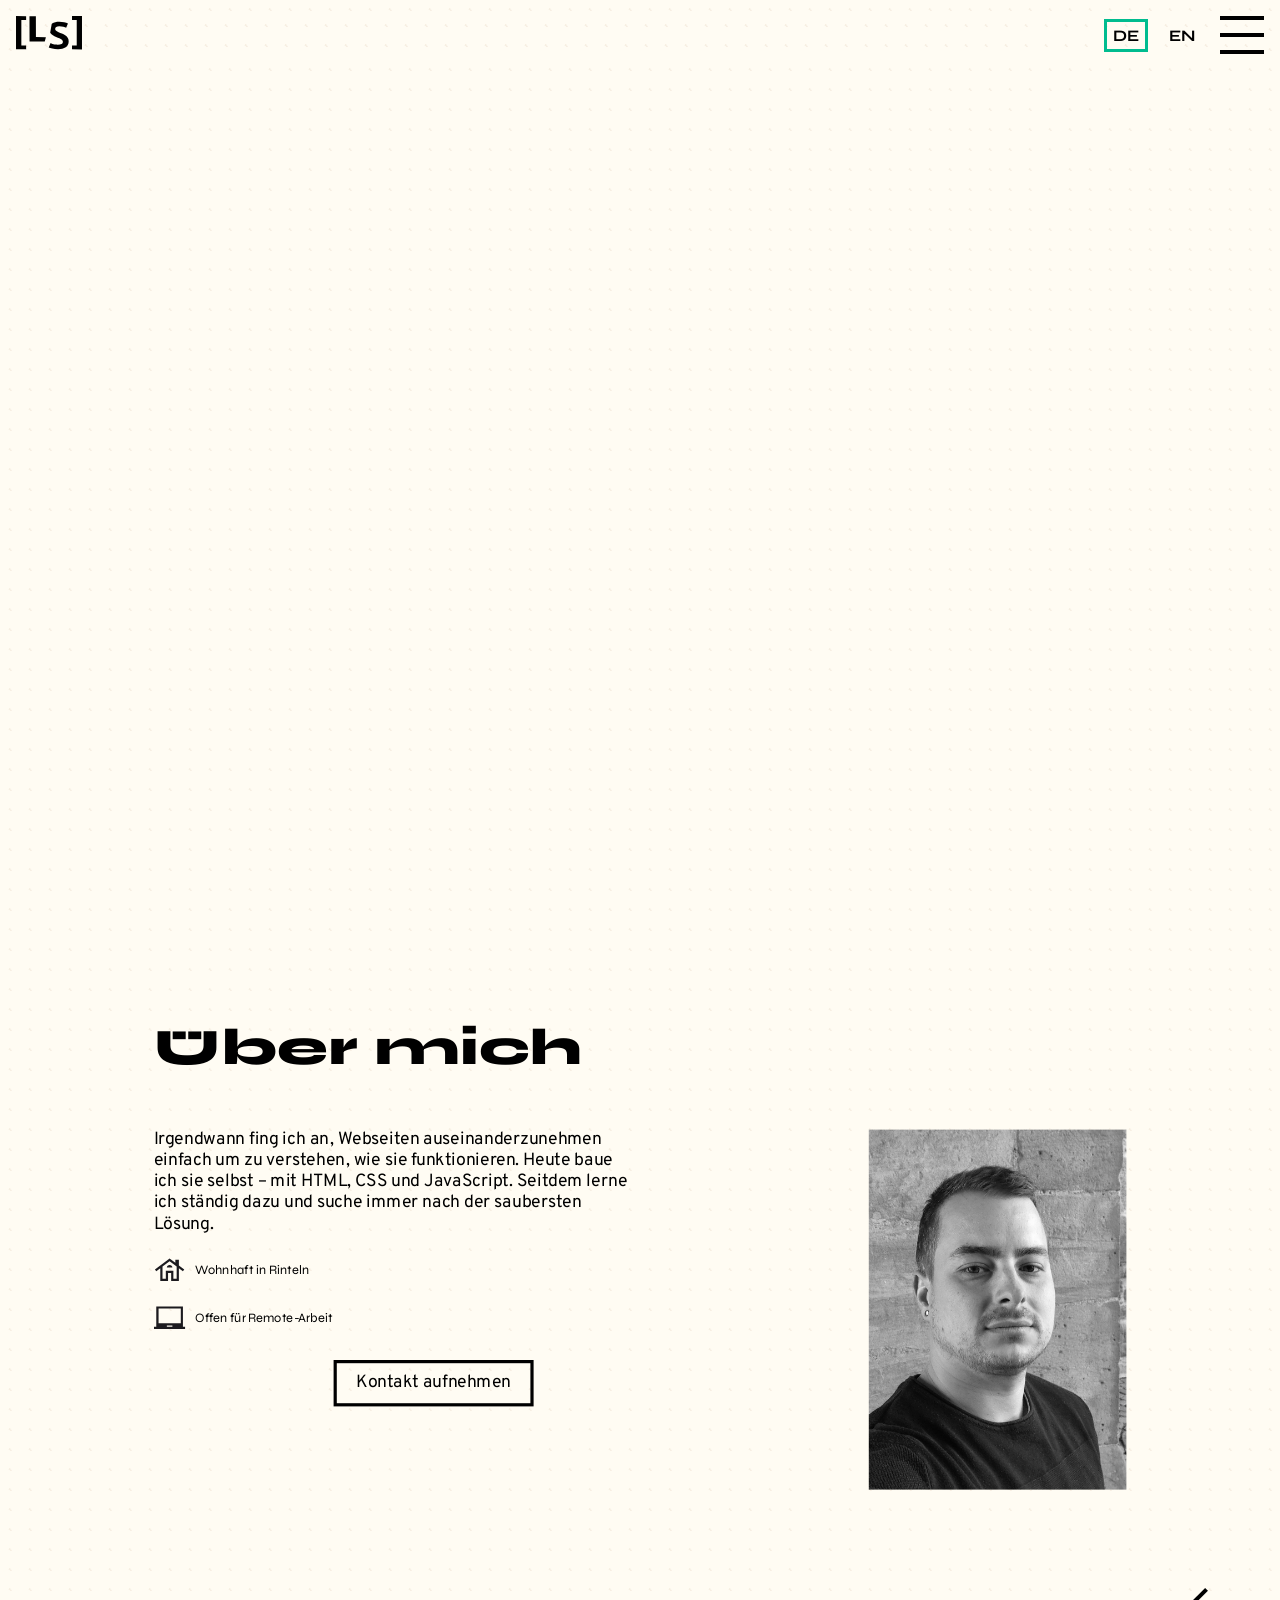
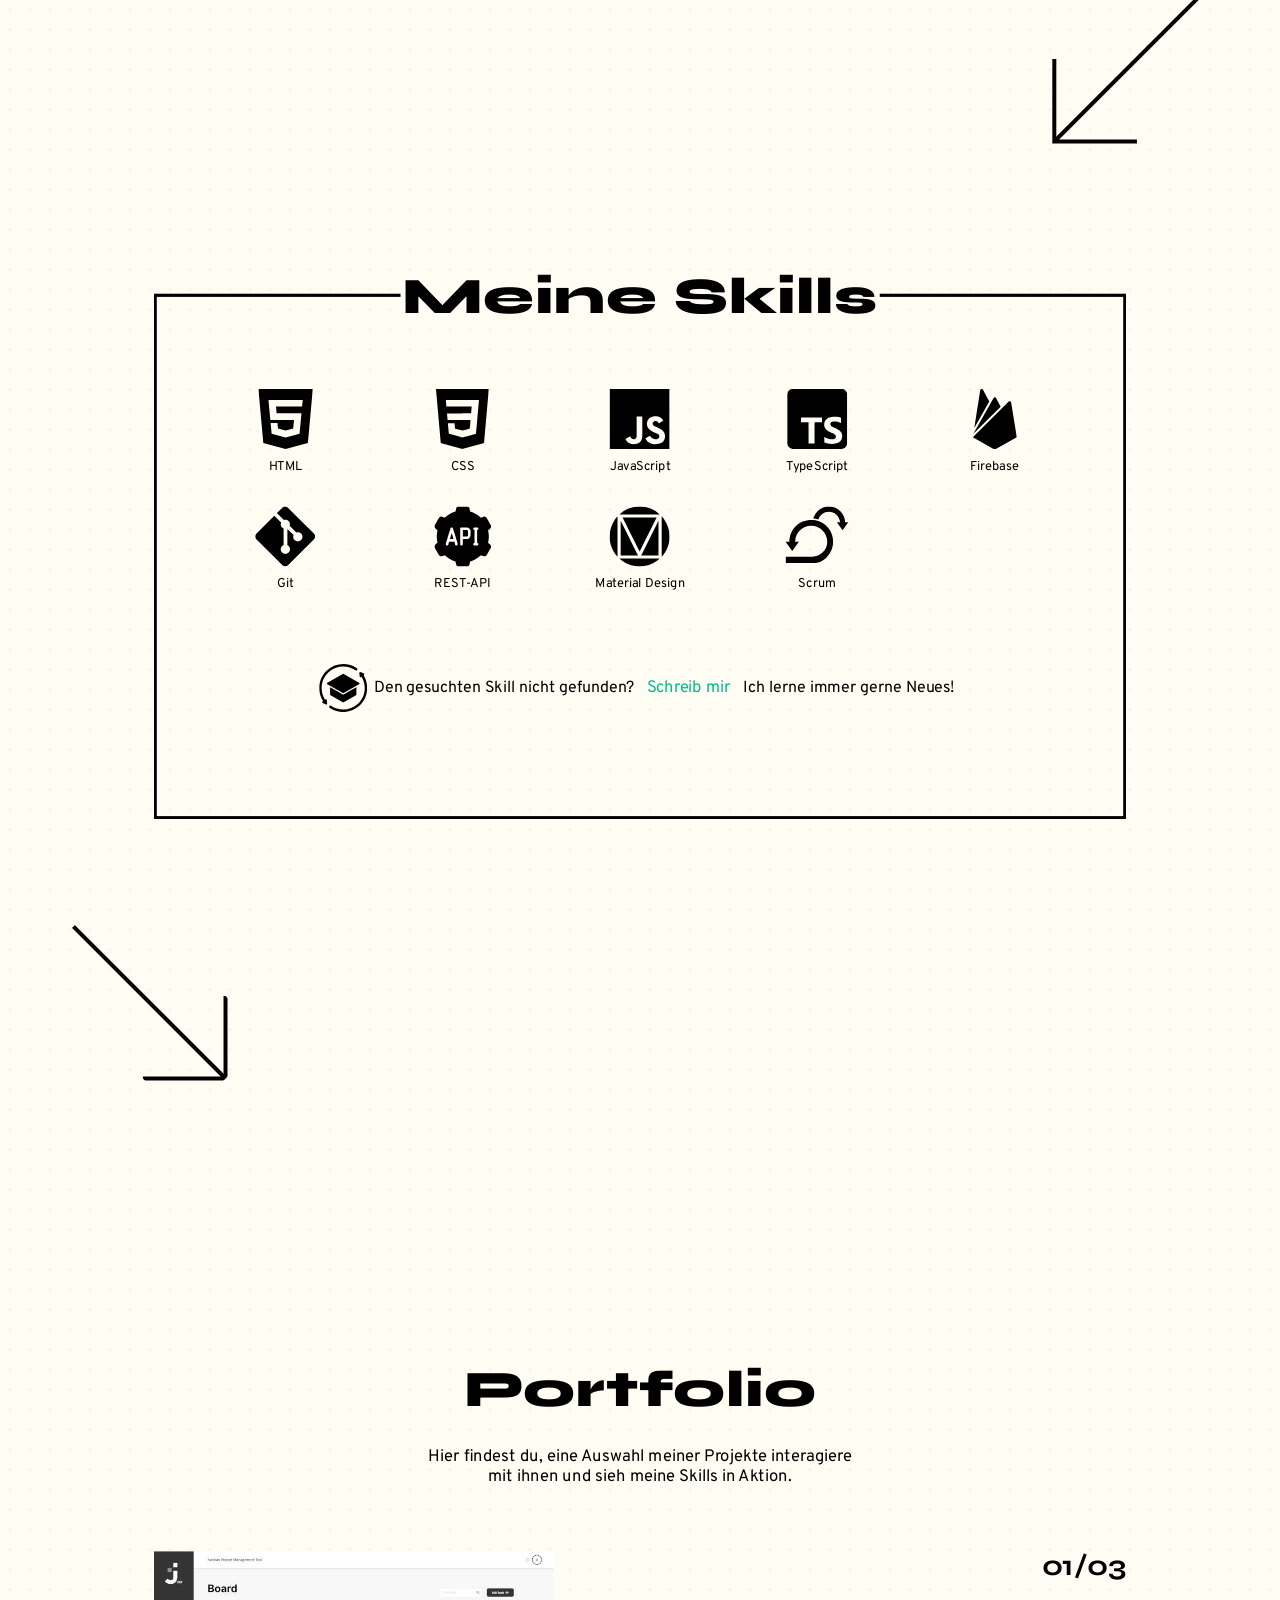
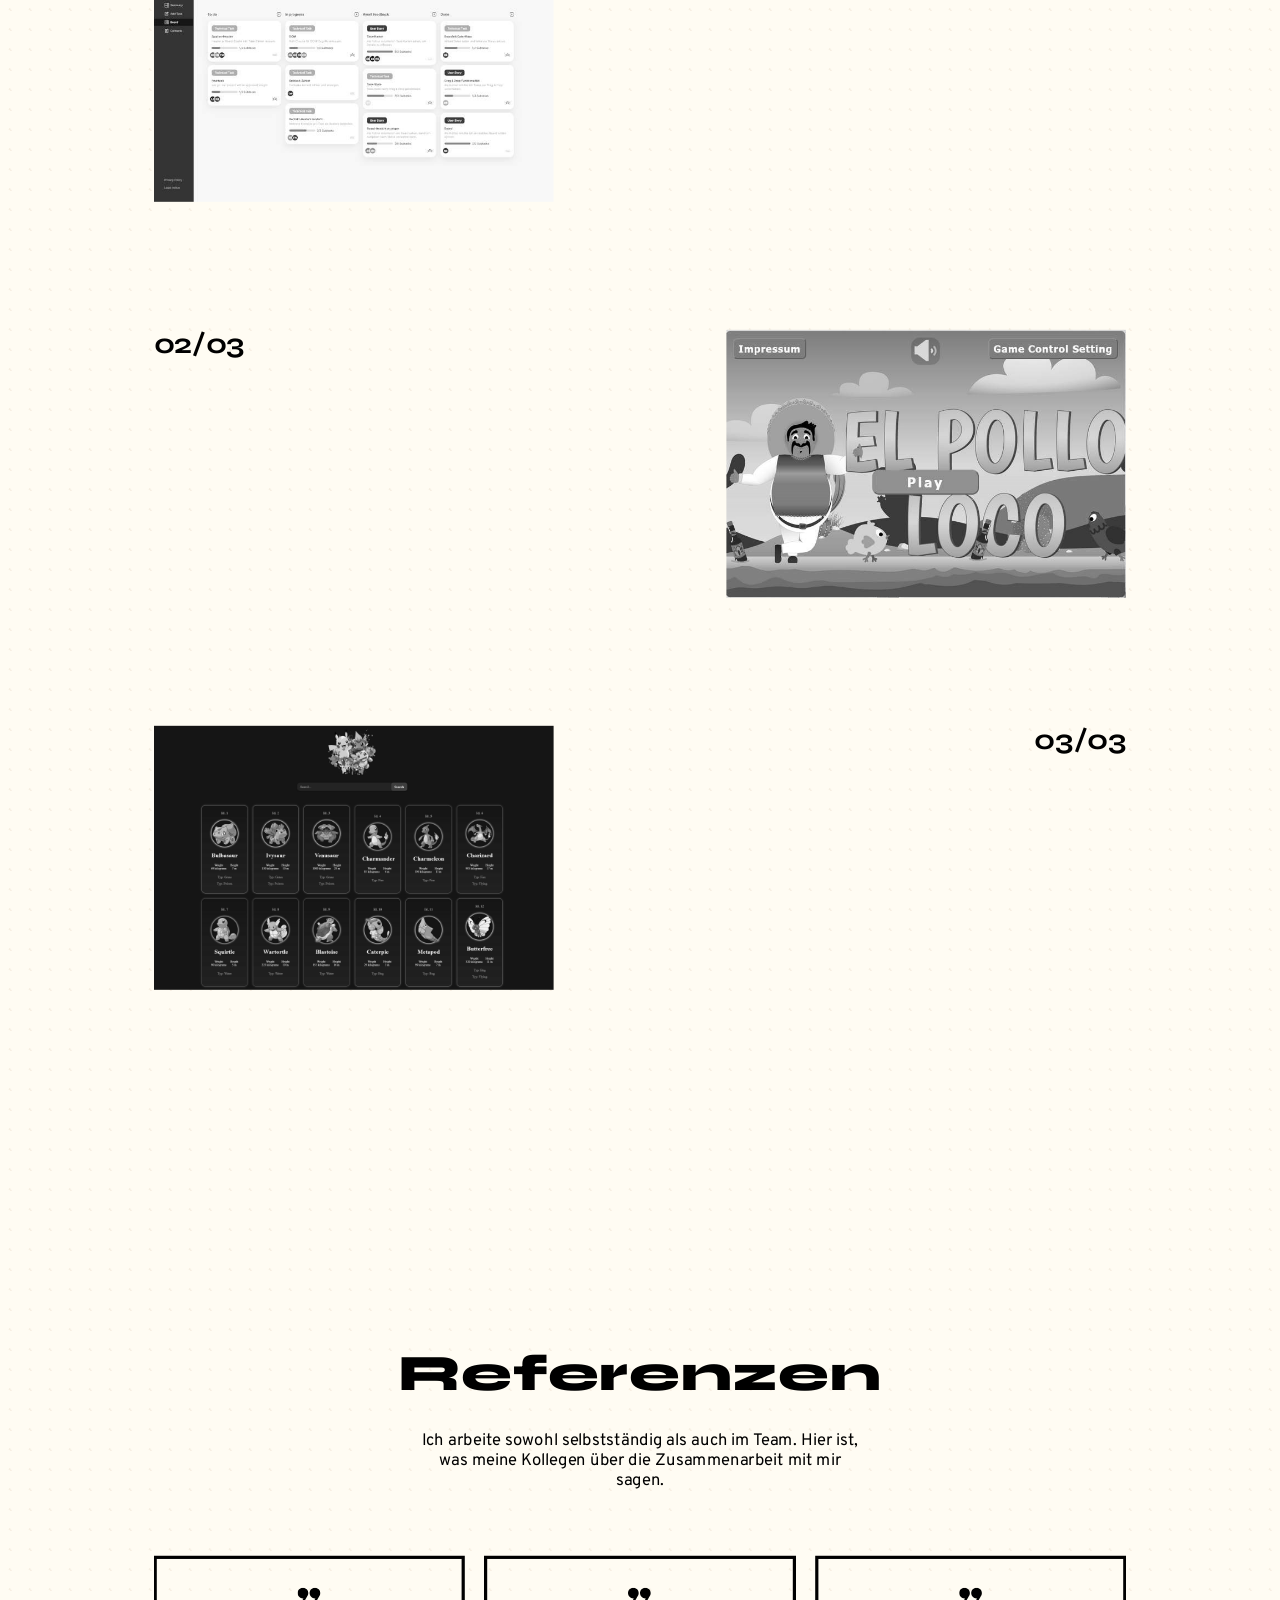
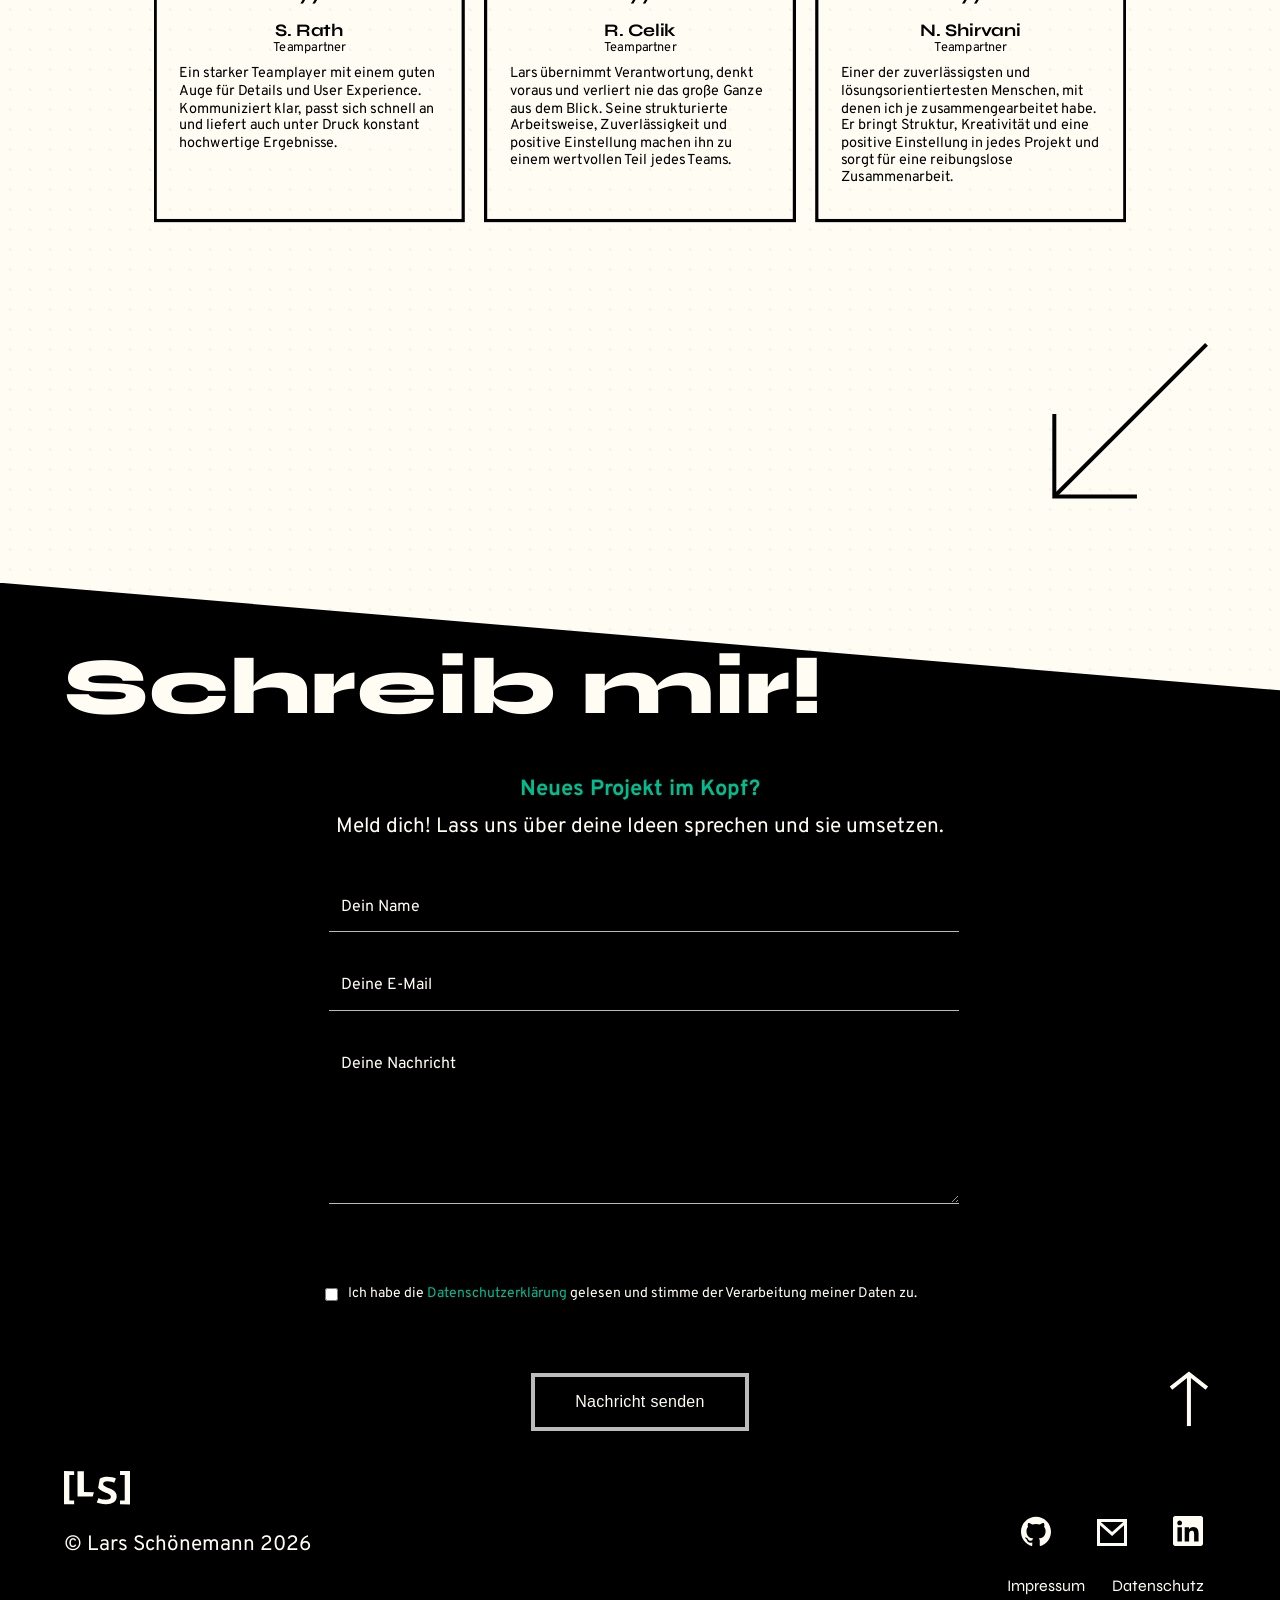
==== commit 42186673: "add media landscape changes add site fade in animation but not form on footer and ist only work on g" ====
--- a/index.html
+++ b/index.html
@@ -8,7 +8,7 @@
         content="Professional frontend development by Lars Schoeenemann. Specializing in JavaScript, TypeScript, and web performance. Explore my projects now.">
     <meta property="og:type" content="website" />
     <meta property="og:url" content="lars-schoenemann.de" />
-    <meta property="og:title" content="Lars Schoeenemann | Frontend Developer" />
+    <meta property="og:title" content="Lars Schoenemann | Frontend Developer" />
     <meta property="og:description"
         content="Frontend Developer specializing in JavaScript, TypeScript, and high-performance web development. Explore my latest projects." />
     <meta property="og:image" content="lars-schoenemann.de" />
@@ -164,7 +164,7 @@
                     </div>
                 </div>
             </div>
-        </div>
+        </div>        
     </header>
     <main id="site-main">
         <section id="mainStart" class="header-main" aria-label="Hero">
@@ -173,7 +173,7 @@
                     <h1 data-i18n="hero.title">Frontend <br>Developer</h1>
                     <div class="seperator-wrapper">
                         <div class="seperator"></div>
-                        <h2 class="name">Lars Schöenemann</h2>
+                        <h2 class="name">Lars Schönemann</h2>
                     </div>
                 </div>
             </div>
@@ -407,8 +407,8 @@
             <div class="portfolio-projects">
                 <div class="portfolio-left">
                     <div class="project-image">
-                        <a href="https://join.lars-schoenemann.de/" target="_blank" rel="noopener noreferrer"><img src="./assets/images/join.jpg" loading="lazy"
-                                alt="Join – Kanban task manager app"></a>
+                        <a href="https://join.lars-schoenemann.de/" target="_blank" rel="noopener noreferrer"><img
+                                src="./assets/images/join.jpg" loading="lazy" alt="Join – Kanban task manager app"></a>
                         <div class="project-arrow" aria-hidden="true">
                             <svg width="50" height="50" viewBox="0 0 50 50" fill="none">
                                 <rect x="57.9414" y="24" width="48" height="48" rx="24"
@@ -428,8 +428,9 @@
                             organise tasks using drag and drop
                             functions, assign users and categories.</p>
                         <div class="button-wrapper ">
-                            <a href="https://github.com/LarsSchoenemannDev/Join" target="_blank" rel="noopener noreferrer""
-                                rel="noopener noreferrer">GitHub</a>
+                            <a href="https://github.com/LarsSchoenemannDev/Join" target="_blank"
+                                rel="noopener noreferrer""
+                                rel=" noopener noreferrer">GitHub</a>
                         </div>
                     </div>
                     <div class="project-number" aria-label="Project 1 of 3">
@@ -438,8 +439,9 @@
                 </div>
                 <div class="portfolio-right">
                     <div class="project-image">
-                        <a href="https://el-pollo-loco.lars-schoenemann.de/" target="_blank" rel="noopener noreferrer"><img src="./assets/images/elpollp.jpg"
-                                loading="lazy" alt="El Pollo Loco – jump-and-run game">
+                        <a href="https://el-pollo-loco.lars-schoenemann.de/" target="_blank"
+                            rel="noopener noreferrer"><img src="./assets/images/el-pollo-loco.jpg" loading="lazy"
+                                alt="El Pollo Loco – jump-and-run game">
                             <div class="project-arrow" aria-hidden="true">
                         </a>
                         <svg width="50" height="50" viewBox="0 0 50 50" fill="none">
@@ -459,8 +461,9 @@
                         and
                         Canva.</p>
                     <div class="button-wrapper">
-                        <a href="https://github.com/LarsSchoenemannDev/El-Pollo-Loco/tree/main" target="_blank" rel="noopener noreferrer""
-                            rel="noopener noreferrer">Github</a>
+                        <a href="https://github.com/LarsSchoenemannDev/El-Pollo-Loco/tree/main" target="_blank"
+                            rel="noopener noreferrer""
+                            rel=" noopener noreferrer">Github</a>
                     </div>
                 </div>
                 <div class="project-number project-number-right" aria-label="Project 2 of 3">
@@ -469,7 +472,8 @@
             </div>
             <div class="portfolio-left">
                 <div class="project-image">
-                    <a href="https://pokedex.lars-schoenemann.de/" target="_blank" rel="noopener noreferrer"><img src="./assets/images/pokedex.jpg" loading="lazy"
+                    <a href="https://pokedex.lars-schoenemann.de/" target="_blank" rel="noopener noreferrer"><img
+                            src="./assets/images/pokedex.jpg" loading="lazy"
                             alt="Pokédex – app fetching data from the PokéAPI"></a>
                     <div class="project-arrow" aria-hidden="true">
                         <svg width="50" height="50" viewBox="0 0 50 50" fill="none">
@@ -575,7 +579,7 @@
                                     d="M12.4717 0C5.61225 0 0 5.61225 0 12.4717C0 19.3878 5.61225 25 12.4717 25C19.3878 25 24.9433 19.3878 24.9433 12.4717C25 5.61225 19.3878 0 12.4717 0ZM20.1247 6.46258L11.9615 19.898C11.678 20.3515 11.2245 20.6916 10.6576 20.6916C10.6009 20.6916 10.5442 20.6916 10.4875 20.6916C9.97732 20.6916 9.52381 20.4649 9.18367 20.1247L5.04535 15.3061C4.42177 14.6259 4.47846 13.5488 5.21542 12.9252C5.89569 12.3016 7.02948 12.3583 7.59637 13.0952L10.2608 16.1565L17.1769 4.70522C17.6871 3.91157 18.7075 3.62812 19.5011 4.13832C20.3515 4.59184 20.5782 5.66893 20.1247 6.46258Z"
                                     fill="#70E61C"></path>
                             </svg></div>
-                        <div id="desc">Formular erfolgreich gesendet</div>
+                        <div id="desc" data-i18n="footer.right">Formular erfolgreich gesendet</div>
                     </div>
                     <div id="toastError">
                         <div id="img"><svg class="" width="26" height="26" viewBox="0 0 26 26" fill="none"
@@ -584,7 +588,7 @@
                                     d="M12.5247 0C5.6213 0 0 5.6213 0 12.5247C0 19.428 5.6213 25.0493 12.5247 25.0493C19.428 25.0493 25.0493 19.428 25.0493 12.5247C25.0493 5.6213 19.428 0 12.5247 0ZM13.9053 21.499C13.5108 21.8442 13.0671 22.0414 12.5247 22.0414C11.9822 22.0414 11.5385 21.8442 11.144 21.499C10.7495 21.1538 10.5523 20.6607 10.5523 20.0197C10.5523 19.4773 10.7495 19.0335 11.144 18.6391C11.5385 18.2446 11.9822 18.0473 12.574 18.0473C13.1164 18.0473 13.6095 18.2446 14.0039 18.6391C14.3984 19.0335 14.5957 19.4773 14.5957 20.0197C14.497 20.6607 14.2998 21.1538 13.9053 21.499ZM14.3984 7.84024L13.8067 14.3491C13.7574 15.1381 13.6095 15.7298 13.4122 16.1243C13.215 16.5187 12.8698 16.7653 12.426 16.7653C11.9329 16.7653 11.6371 16.568 11.4398 16.1736C11.2426 15.7791 11.144 15.1381 11.0454 14.3491L10.6016 8.03747C10.503 6.80473 10.503 5.91716 10.503 5.37475C10.503 4.63511 10.7002 4.0927 11.0947 3.64892C11.4892 3.25444 11.9822 3.0572 12.6233 3.0572C13.3629 3.0572 13.9053 3.30375 14.1519 3.84615C14.3984 4.38856 14.5464 5.1282 14.5464 6.1144C14.497 6.6568 14.497 7.24852 14.3984 7.84024Z"
                                     fill="#E61C40"></path>
                             </svg></div>
-                        <div id="desc">Versuchen sie es erneut</div>
+                        <div id="desc" data-i18n="footer.fetchError">Versuchen Sie es erneut</div>
                     </div>
                     <div class="form-group">
                         <label for="contact-name"></label>
--- a/assets/css/style.css
+++ b/assets/css/style.css
@@ -32,7 +32,6 @@
     display: flex;
     justify-content: space-between;
     align-items: center;
-    background-color: var(--color-bg);
 }
 
 .left-side {
@@ -613,16 +612,16 @@
     justify-content: flex-end;
     width: 100%;
     min-height: 280px;
-
-}
-
-.arrow-right-side:hover {
+    animation: moveDiagonal 3.5s linear forwards infinite;
+}
+
+/* .arrow-right-side:hover {
     animation: moveDiagonal 3.5s linear forwards infinite;
 
     svg {
         animation-play-state: running;
     }
-}
+} */
 
 @keyframes moveDiagonal {
     0% {
@@ -764,14 +763,7 @@
     justify-content: flex-start;
     height: 310px;
     max-width: fit-content;
-}
-
-.arrow-left-side:hover {
     animation: moveDiagonalTwo 3.5s linear forwards infinite;
-
-    svg {
-        animation-play-state: running;
-    }
 }
 
 @keyframes moveDiagonalTwo {
@@ -1819,4 +1811,48 @@
     .scroll-wrapper {
         transform: translateY(-230px);
     }
+}
+
+@media (orientation: landscape) {
+    header {
+        padding: 16px;
+    }
+
+    .overlay-nav {
+        gap: 54px;
+        padding-top: 24px;
+    }
+
+    .rotate {
+        writing-mode: inherit;
+        transform: inherit;
+    }
+
+    .main-footer {
+        flex-grow: inherit;
+        display: flex;
+        justify-content: space-around;
+        align-items: first baseline;
+    }
+
+    .scroll-wrapper {
+        transform: translateY(-100px);
+    }
+}
+
+@media (prefers-reduced-motion: no-preference) {
+    main section {
+        scale: .8;
+        opacity: 0.0;
+        animation: fade-in 1s linear forwards;
+        animation-timeline: view();
+        animation-range: entry
+    }
+
+    @keyframes fade-in {
+        to {
+            scale: 1;
+            opacity: 1;
+        }
+    }
 }
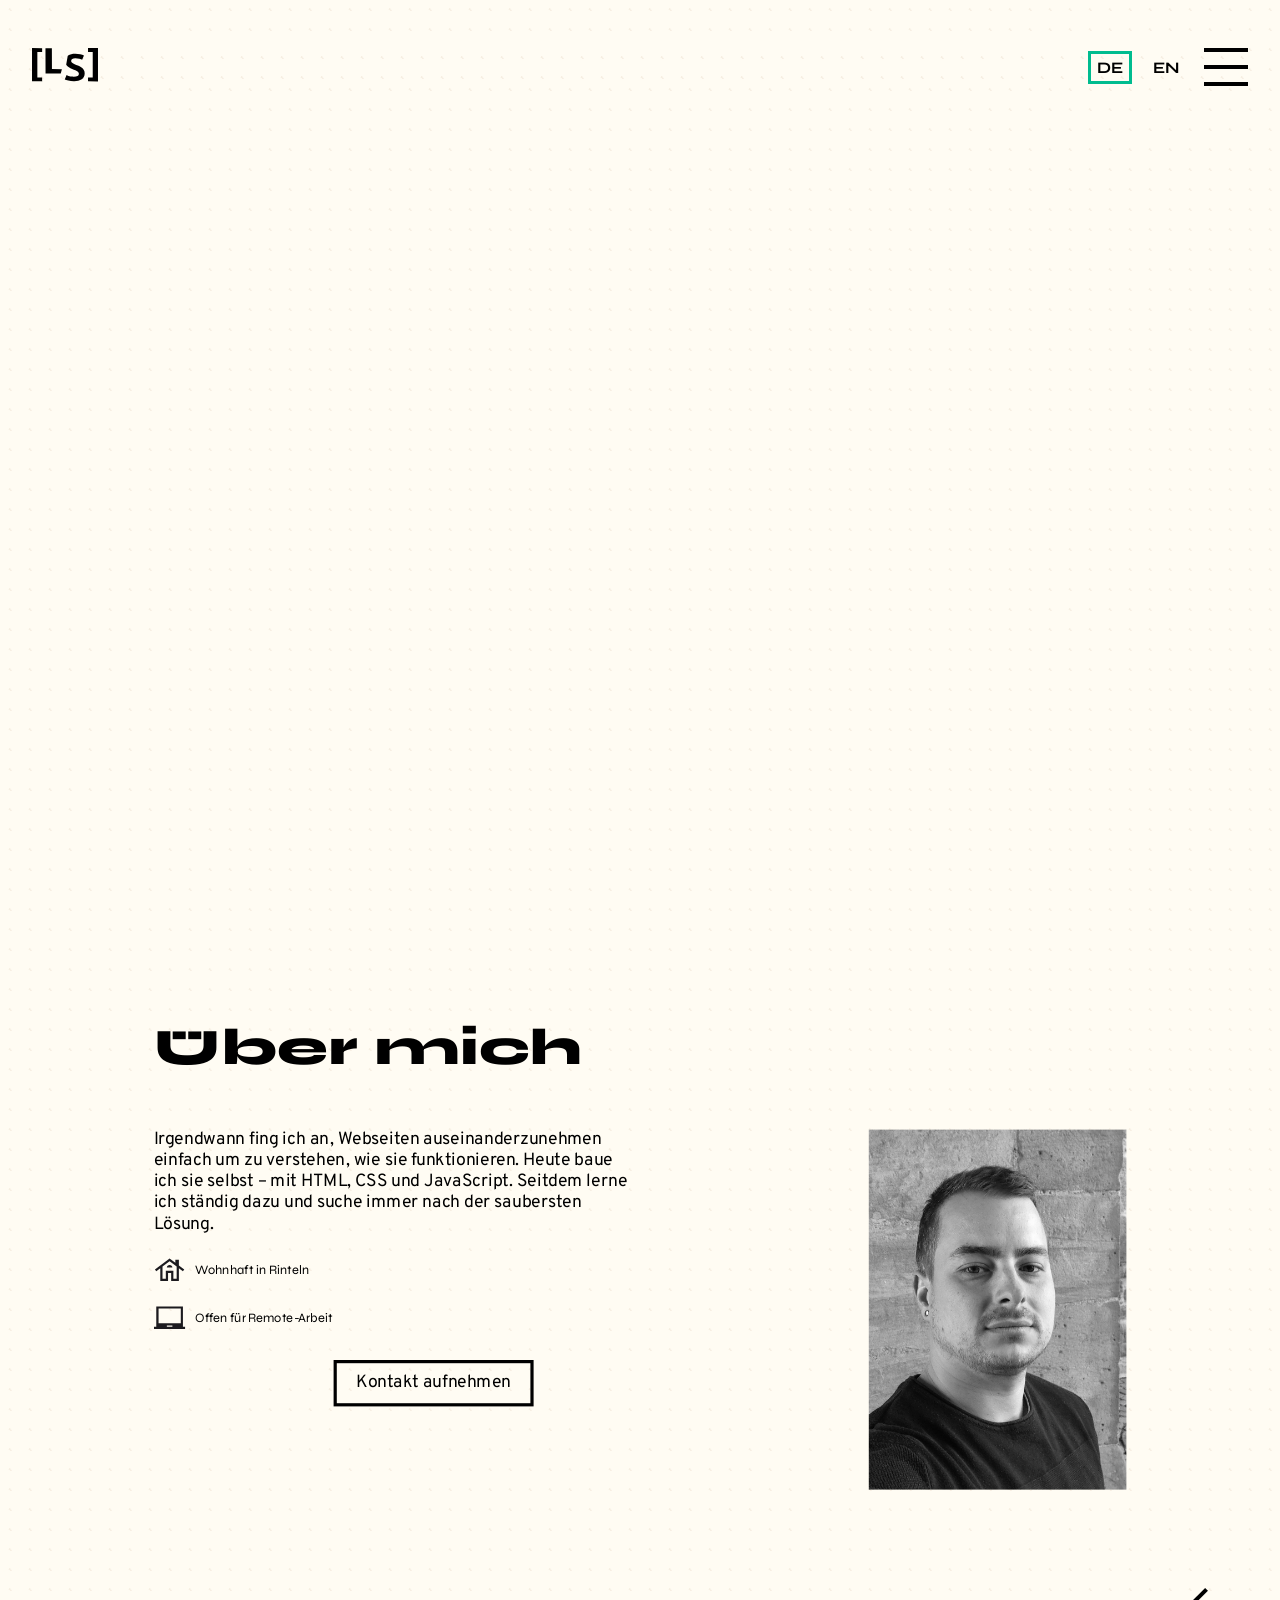
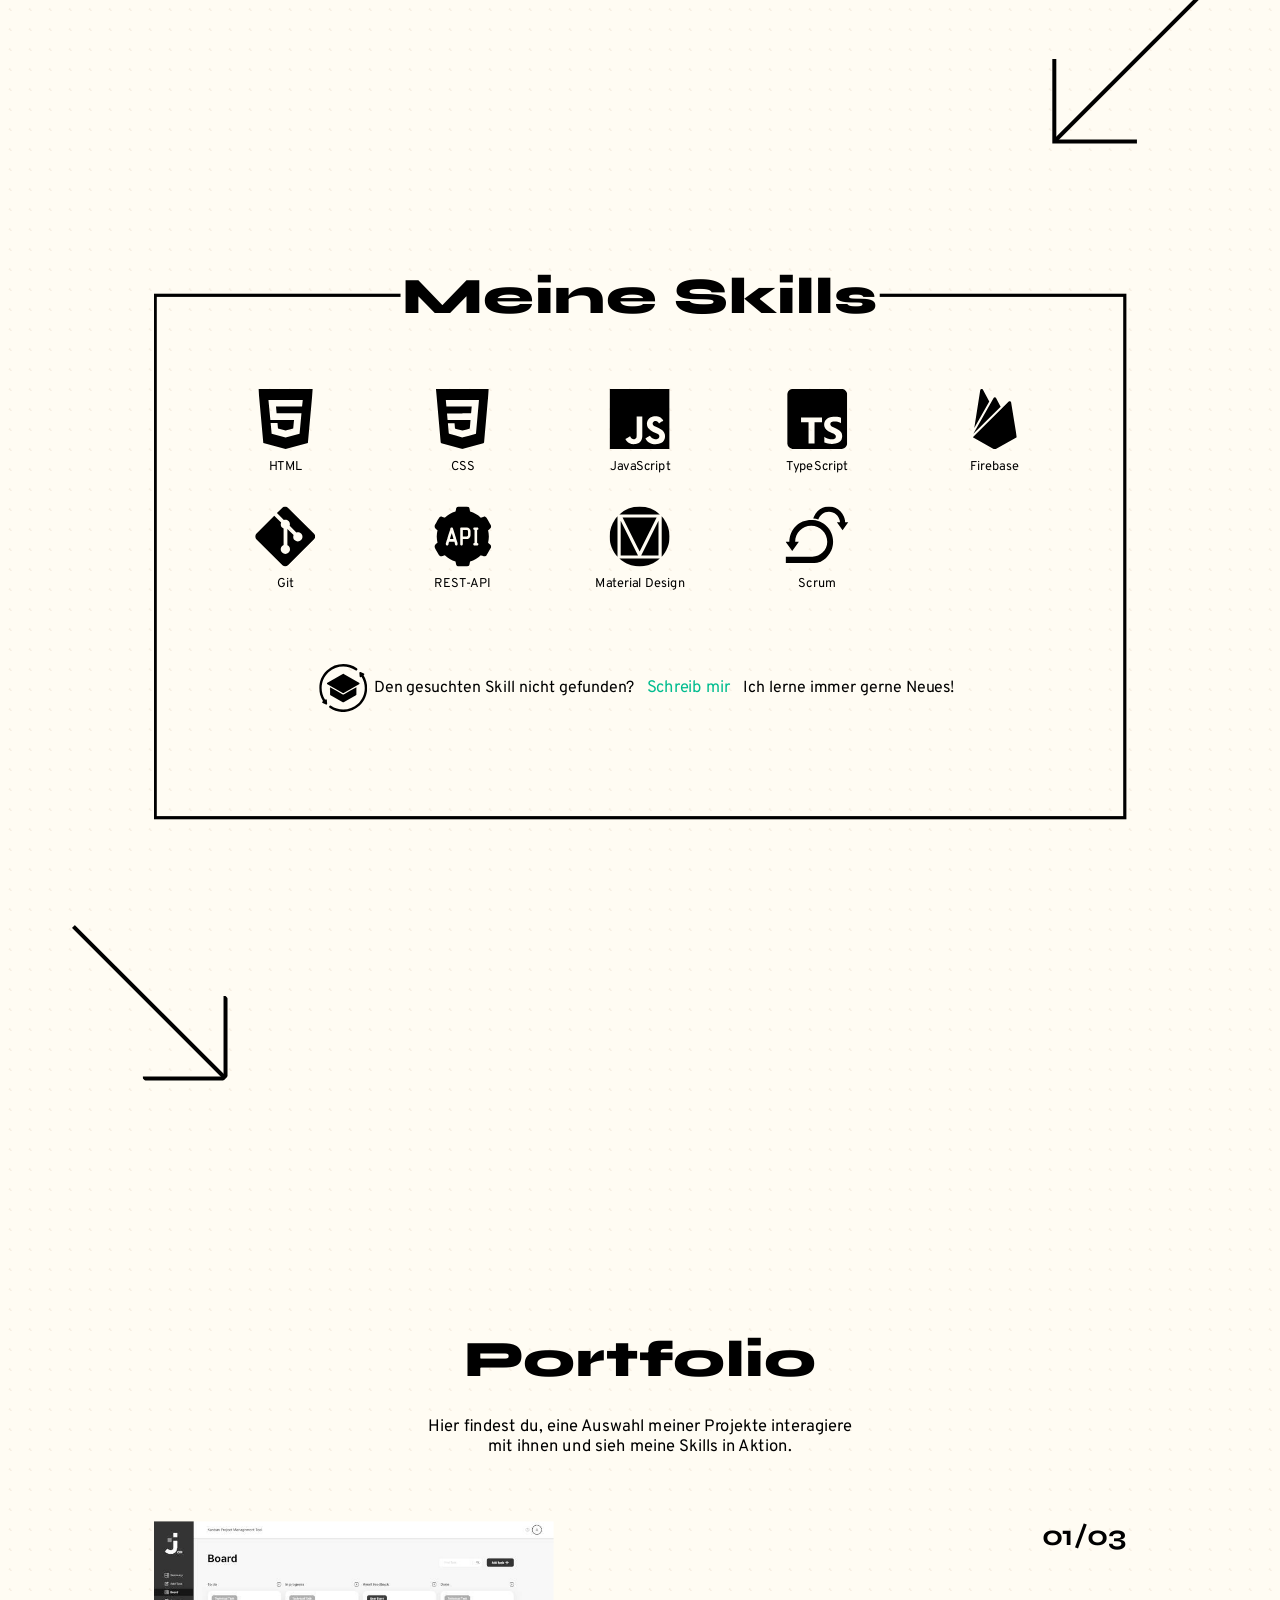
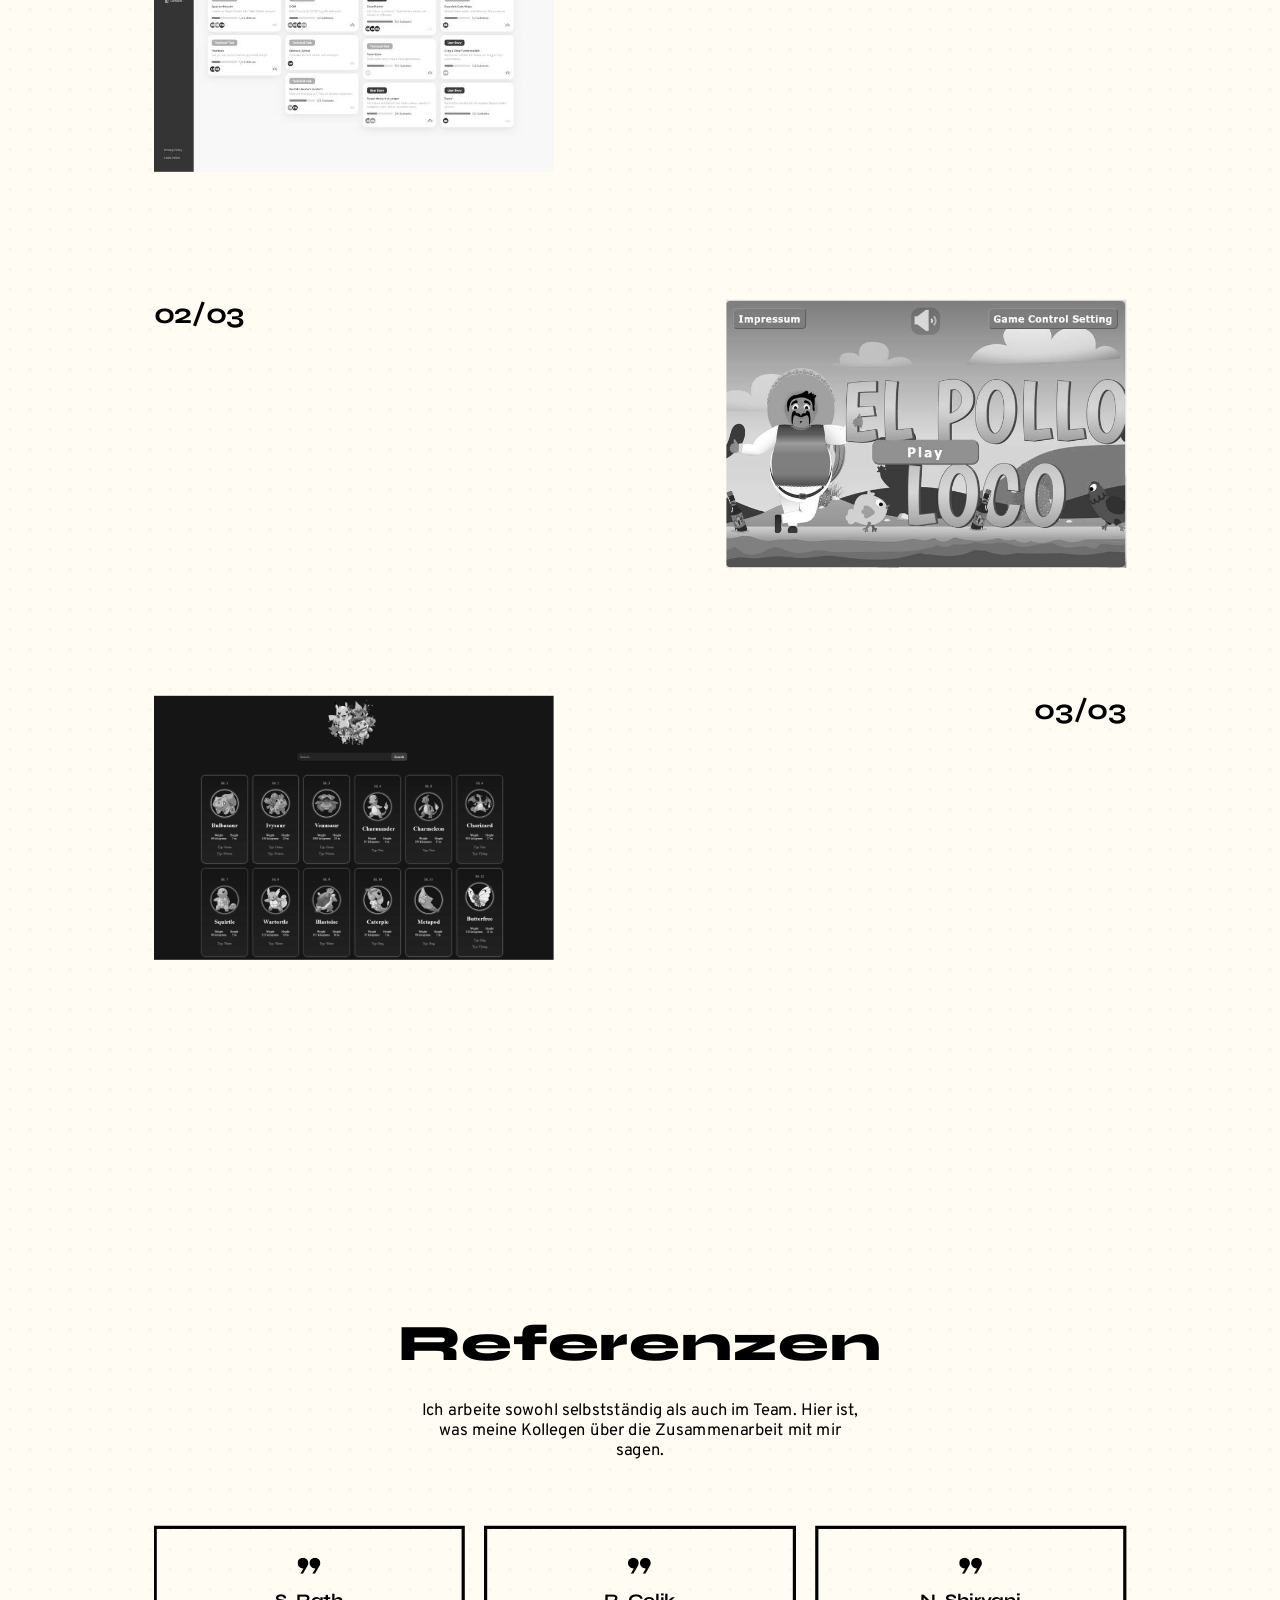
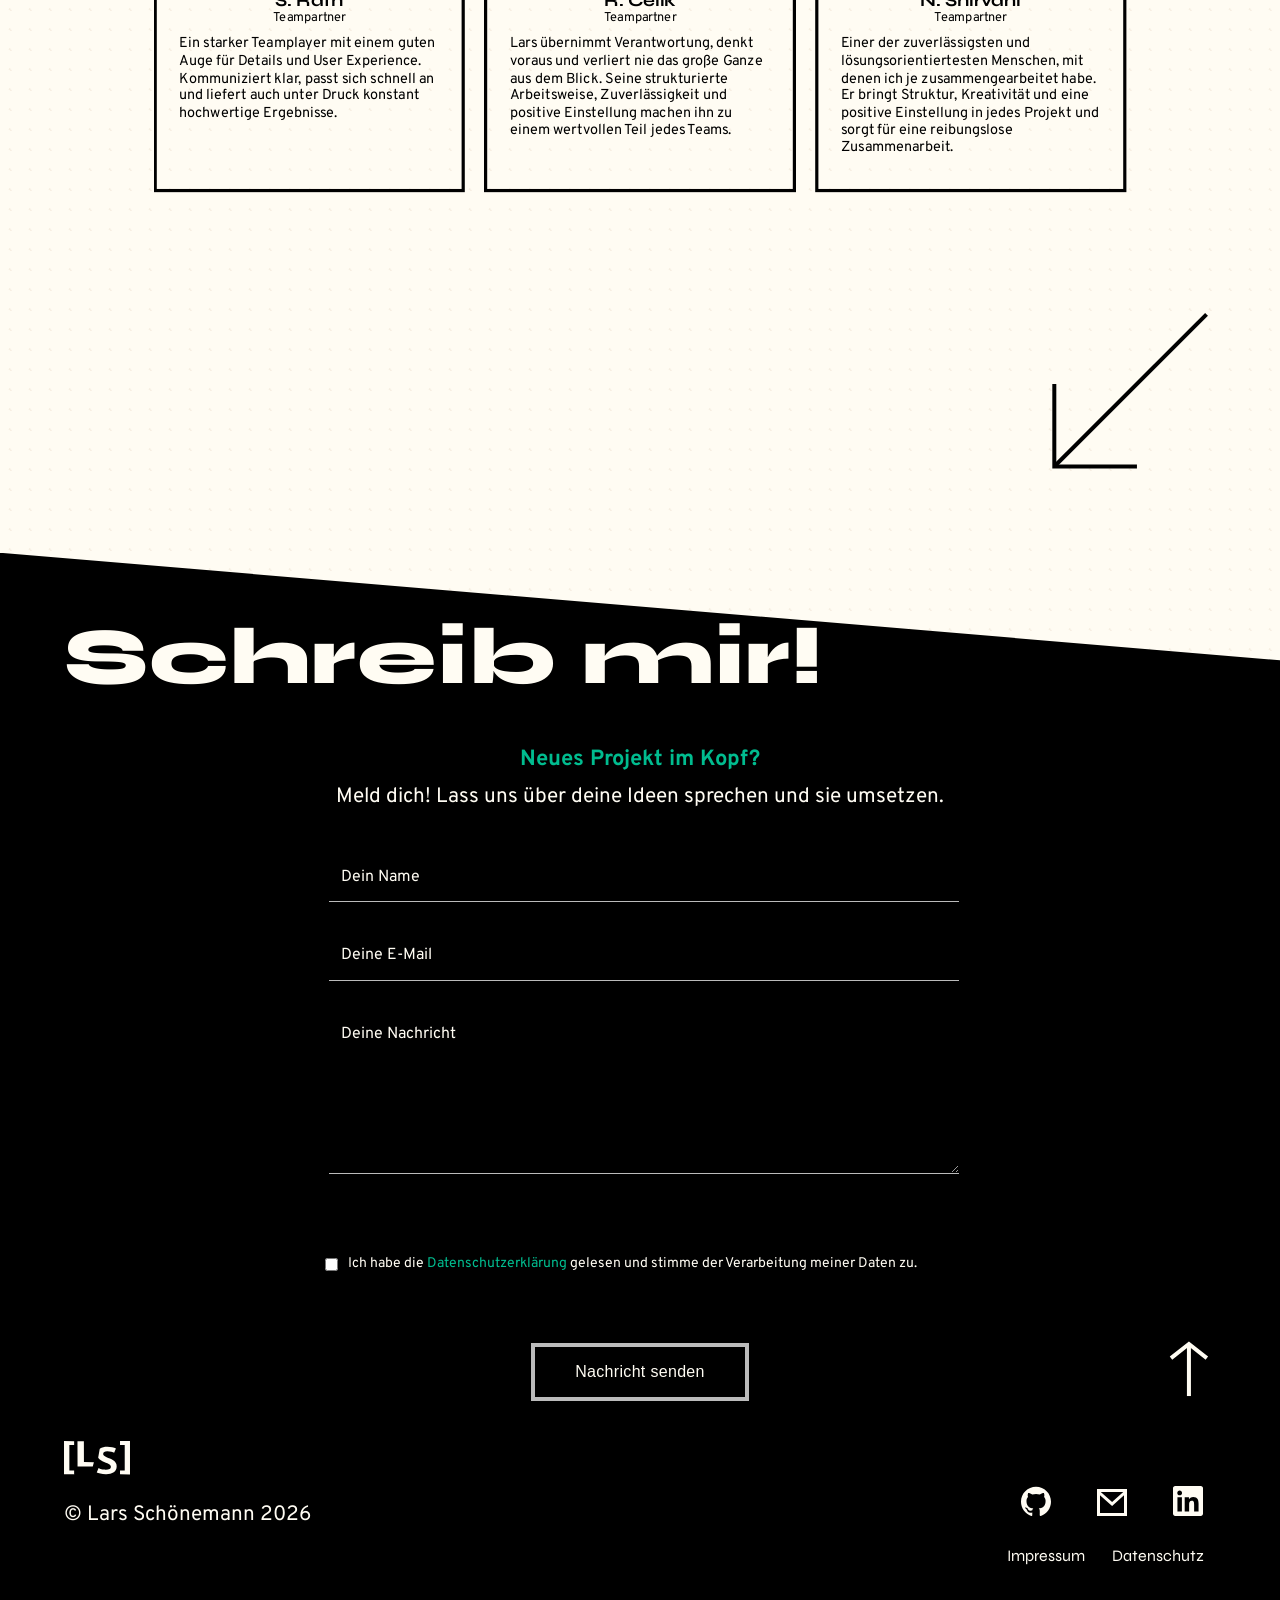
==== commit 144dd92a: "respo . landscape change 1220px" ====
--- a/index.html
+++ b/index.html
@@ -593,7 +593,7 @@
                     <div class="form-group">
                         <label for="contact-name"></label>
                         <input id="contactName" type="text" name="name" placeholder="Your name" required
-                            autocomplete="name" oninput="formValidation(id)" data-i18n-placeholder="placeholder.name" />
+                            autocomplete="name" oninput="formValidation(id)" onblur="formValidation(id)" data-i18n-placeholder="placeholder.name" />
                         <svg class="hidden" width="26" height="26" viewBox="0 0 26 26" fill="none"
                             xmlns="http://www.w3.org/2000/svg">
                             <path
@@ -612,7 +612,7 @@
                     <div class="form-group">
                         <label for="contact-email"></label>
                         <input id="contactEmail" type="email" name="email" placeholder="Your email" required
-                            autocomplete="email" oninput="validateMail()" data-i18n-placeholder="placeholder.email" />
+                            autocomplete="email" oninput="validateMail()" onblur="formValidation(id)" data-i18n-placeholder="placeholder.email" />
                         <svg class="hidden" width="26" height="26" viewBox="0 0 26 26" fill="none"
                             xmlns="http://www.w3.org/2000/svg">
                             <path
@@ -631,7 +631,7 @@
                     <div class="form-group">
                         <label for="contact-message"></label>
                         <textarea id="contactMessage" name="message" placeholder="Your message" rows="7" required
-                            oninput="formValidation(id)" data-i18n-placeholder="placeholder.message"></textarea>
+                            oninput="formValidation(id)" onblur="formValidation(id)" data-i18n-placeholder="placeholder.message"></textarea>
                         <svg class="hidden" width="26" height="26" viewBox="0 0 26 26" fill="none"
                             xmlns="http://www.w3.org/2000/svg">
                             <path
--- a/assets/css/style.css
+++ b/assets/css/style.css
@@ -615,14 +615,6 @@
     animation: moveDiagonal 3.5s linear forwards infinite;
 }
 
-/* .arrow-right-side:hover {
-    animation: moveDiagonal 3.5s linear forwards infinite;
-
-    svg {
-        animation-play-state: running;
-    }
-} */
-
 @keyframes moveDiagonal {
     0% {
         transform: translate(0, 0);
@@ -761,7 +753,7 @@
 .arrow-left-side {
     display: flex;
     justify-content: flex-start;
-    height: 310px;
+    height: 280px;
     max-width: fit-content;
     animation: moveDiagonalTwo 3.5s linear forwards infinite;
 }
@@ -1813,7 +1805,13 @@
     }
 }
 
-@media (orientation: landscape) {
+@media (orientation: landscape) and (max-width: 1220px) {
+    .header-main {
+        margin-top: 60px;
+    }
+}
+
+@media (orientation: landscape) and (max-width:700px) {
     header {
         padding: 16px;
     }
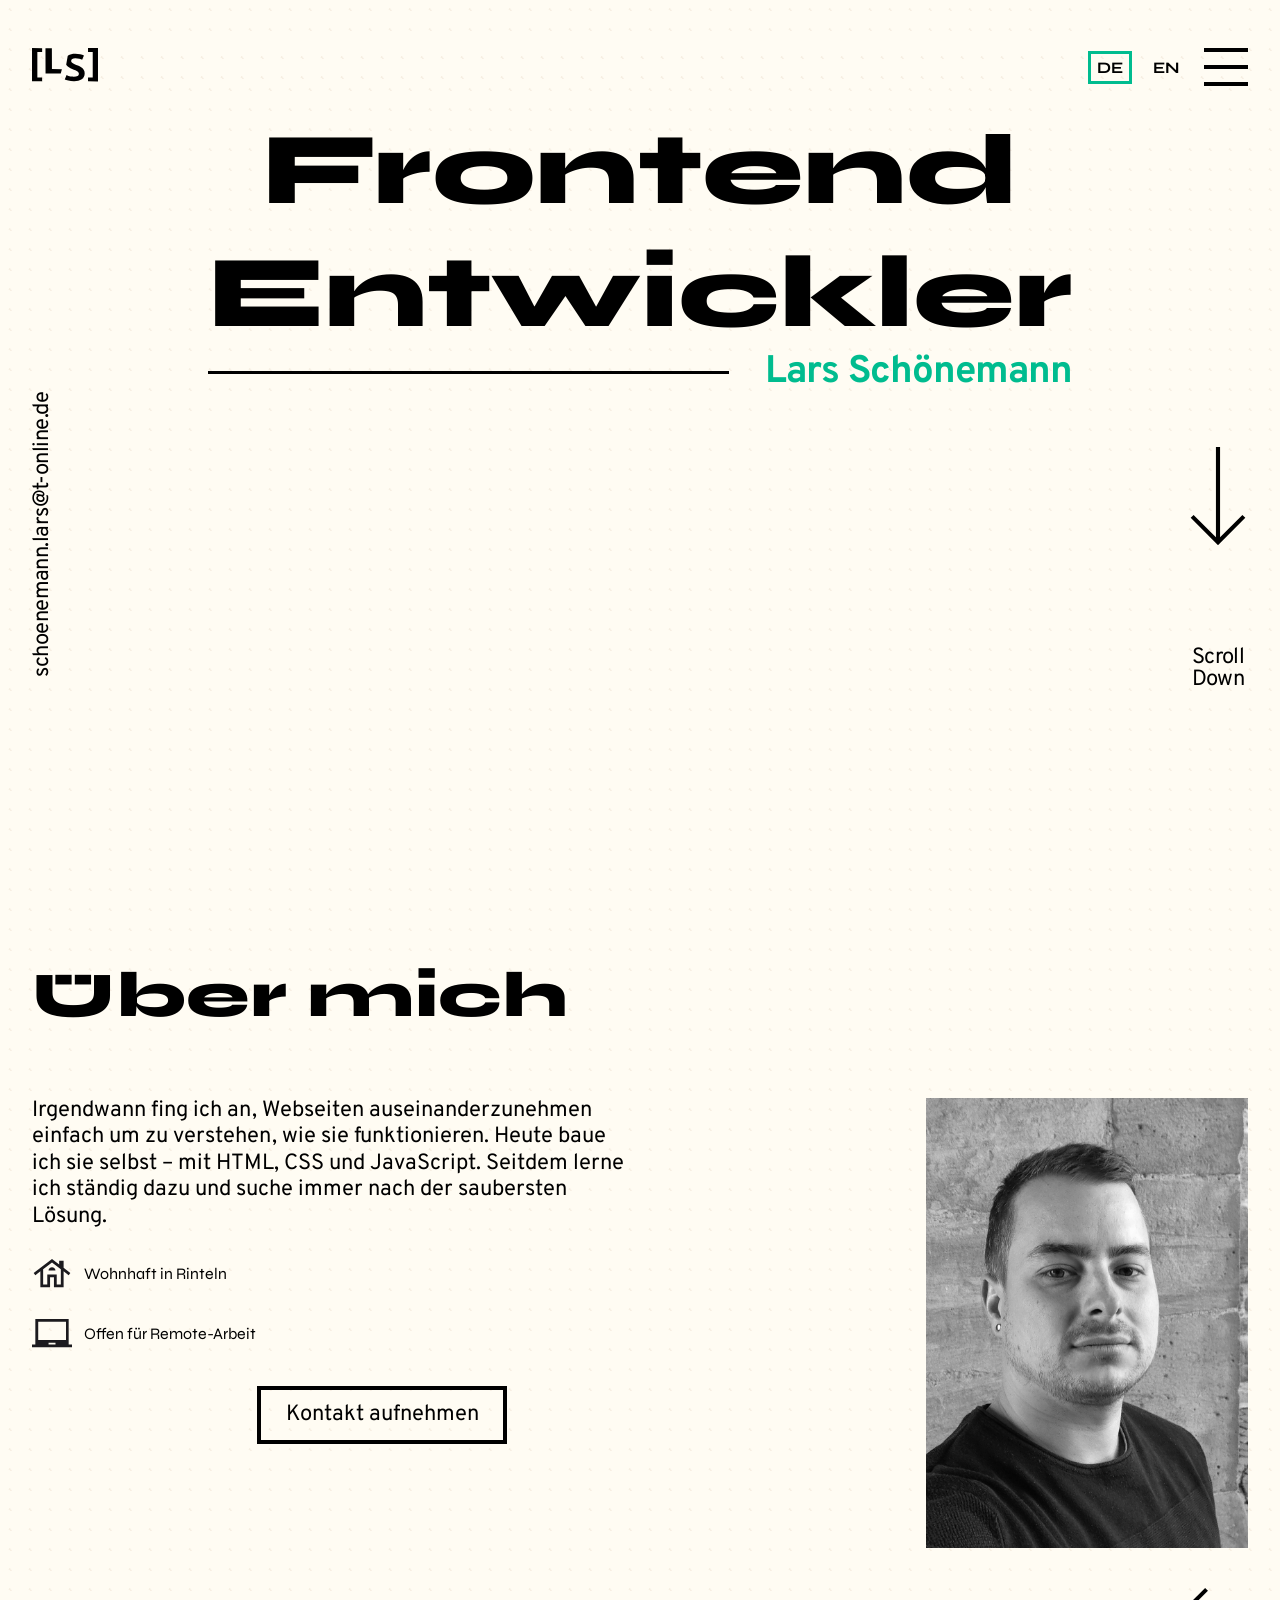
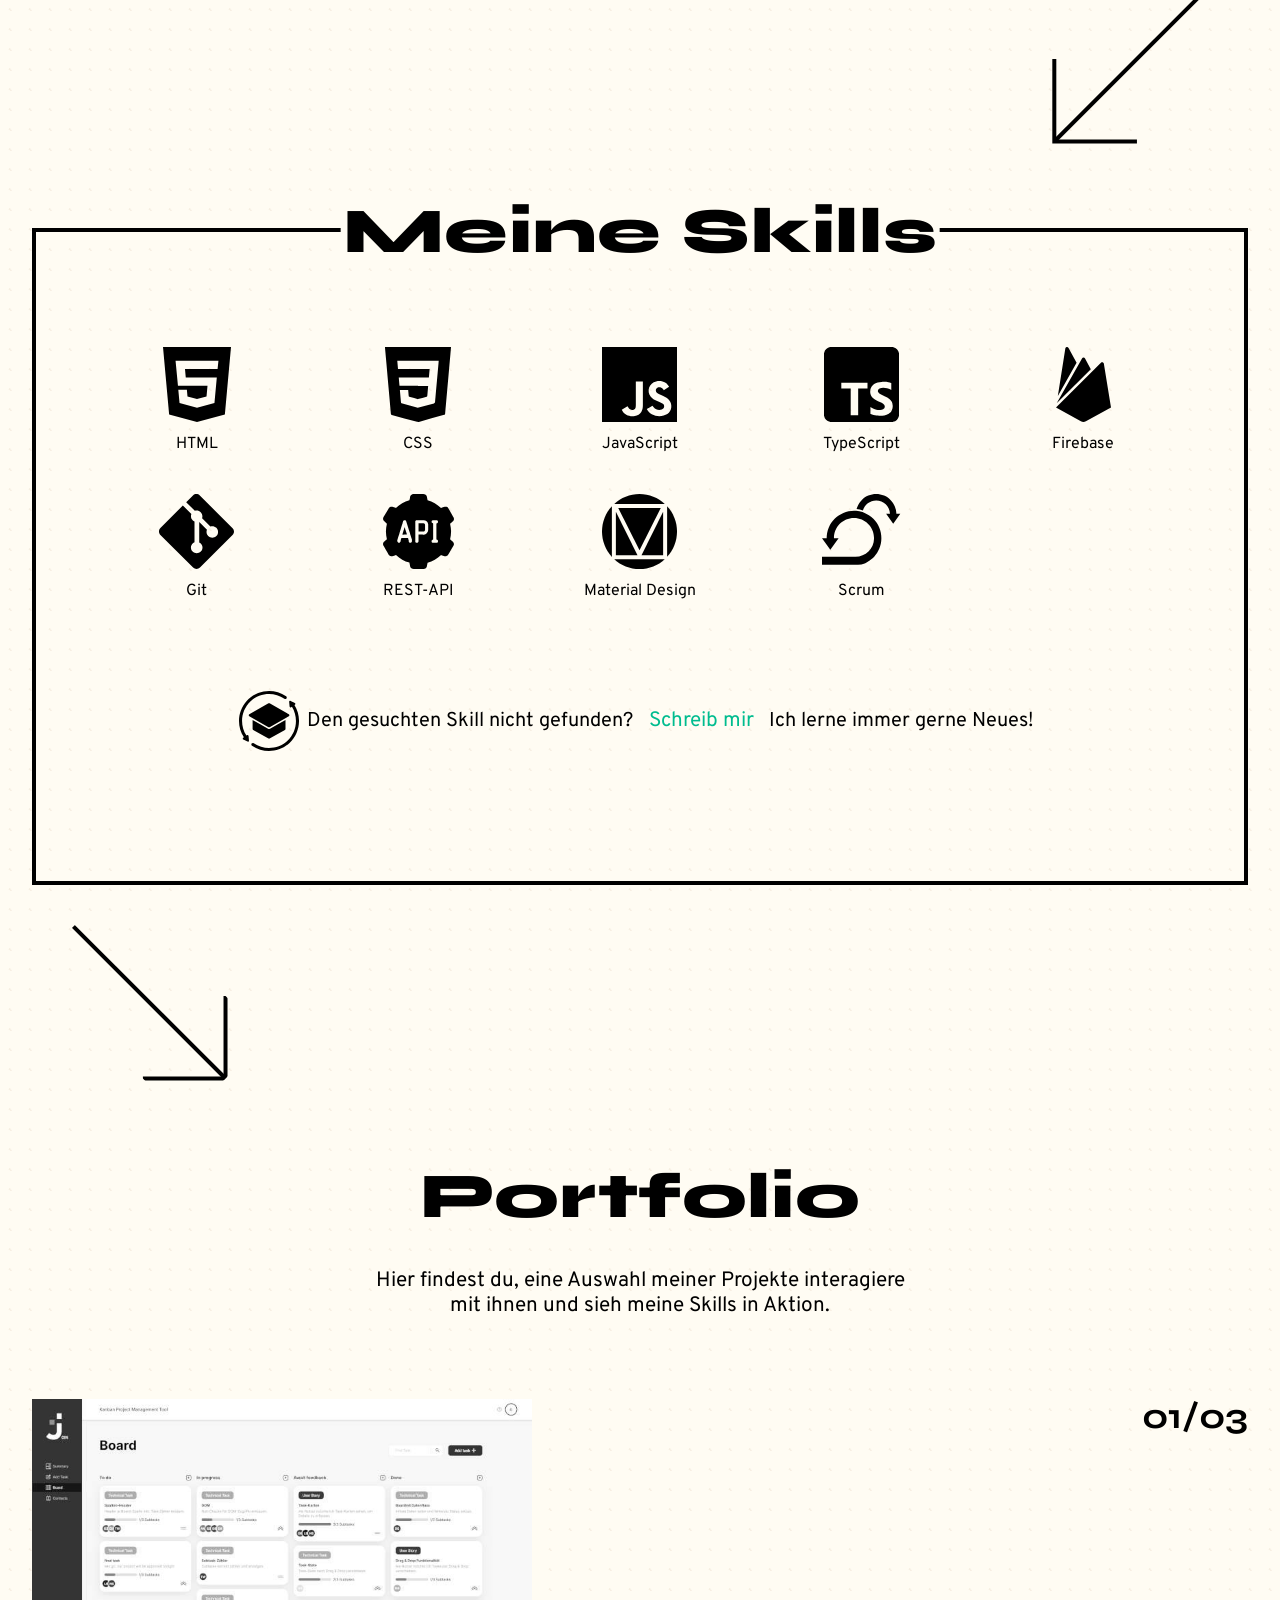
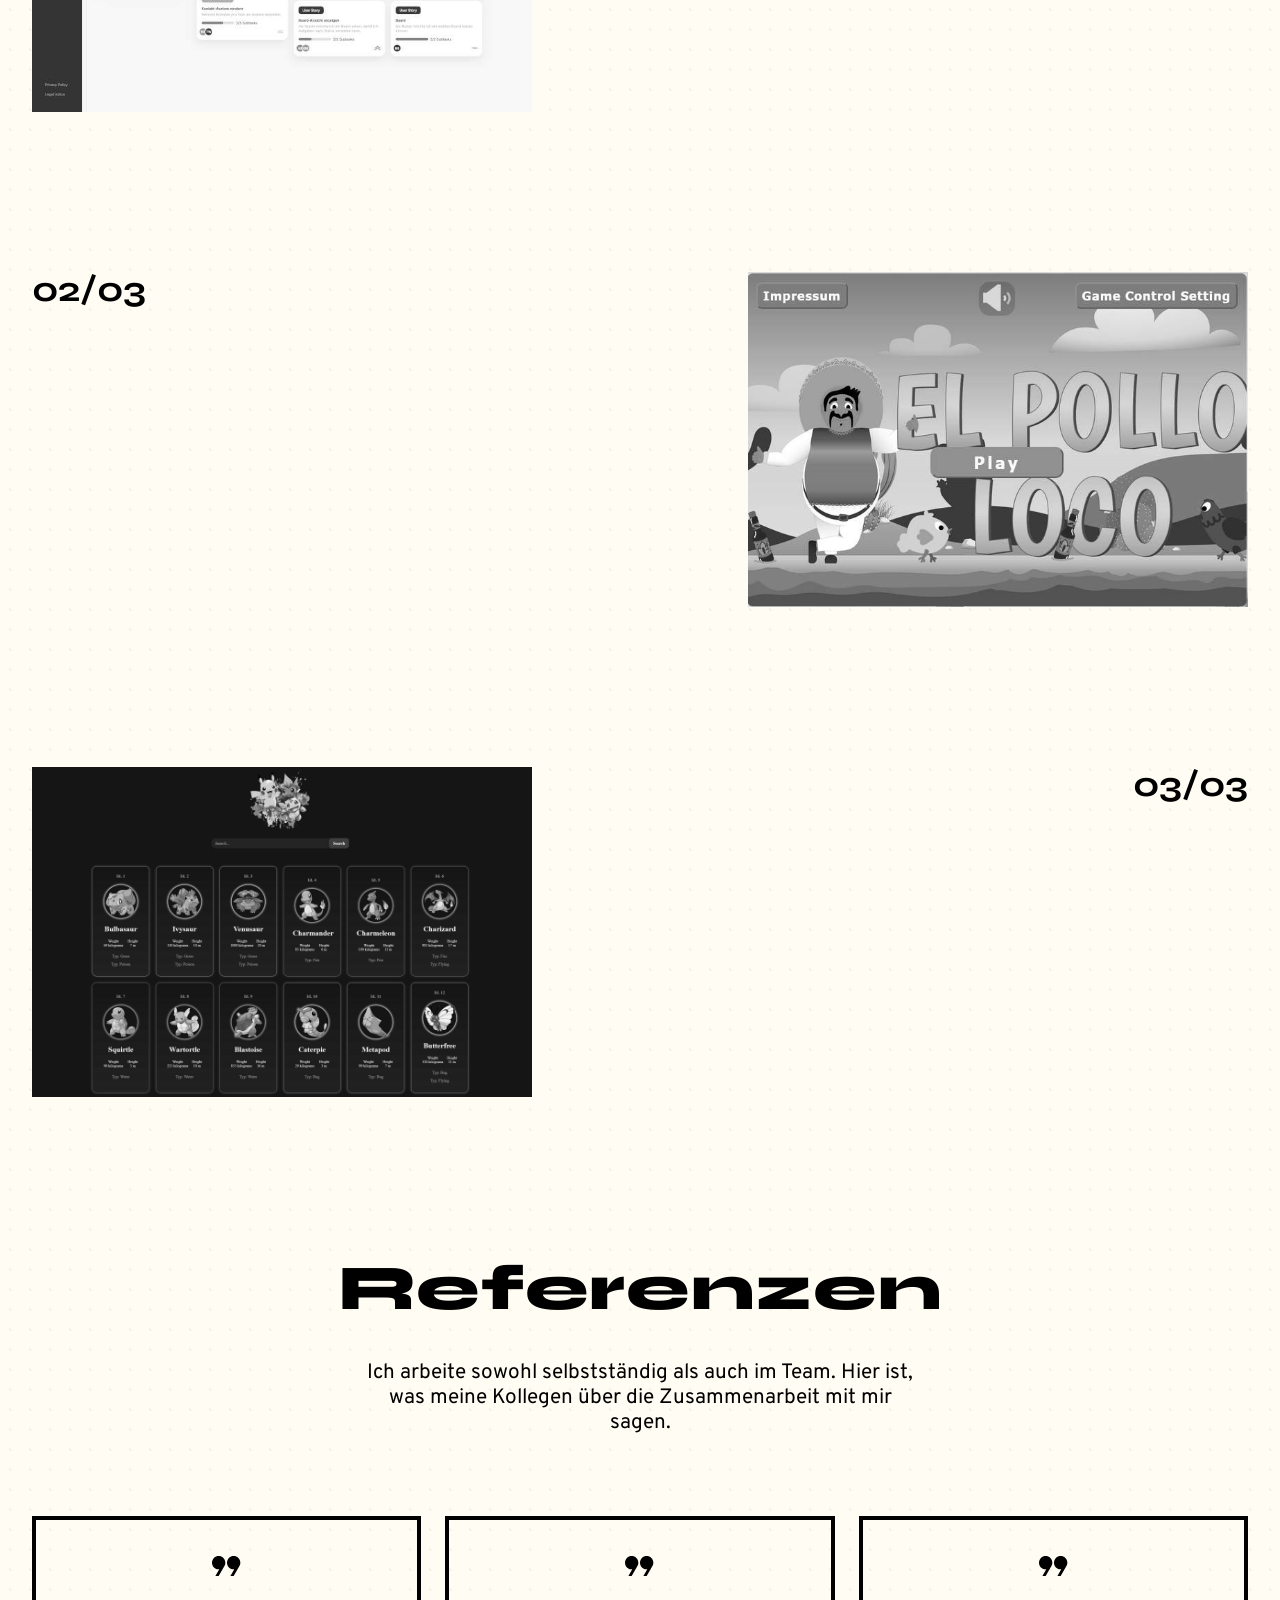
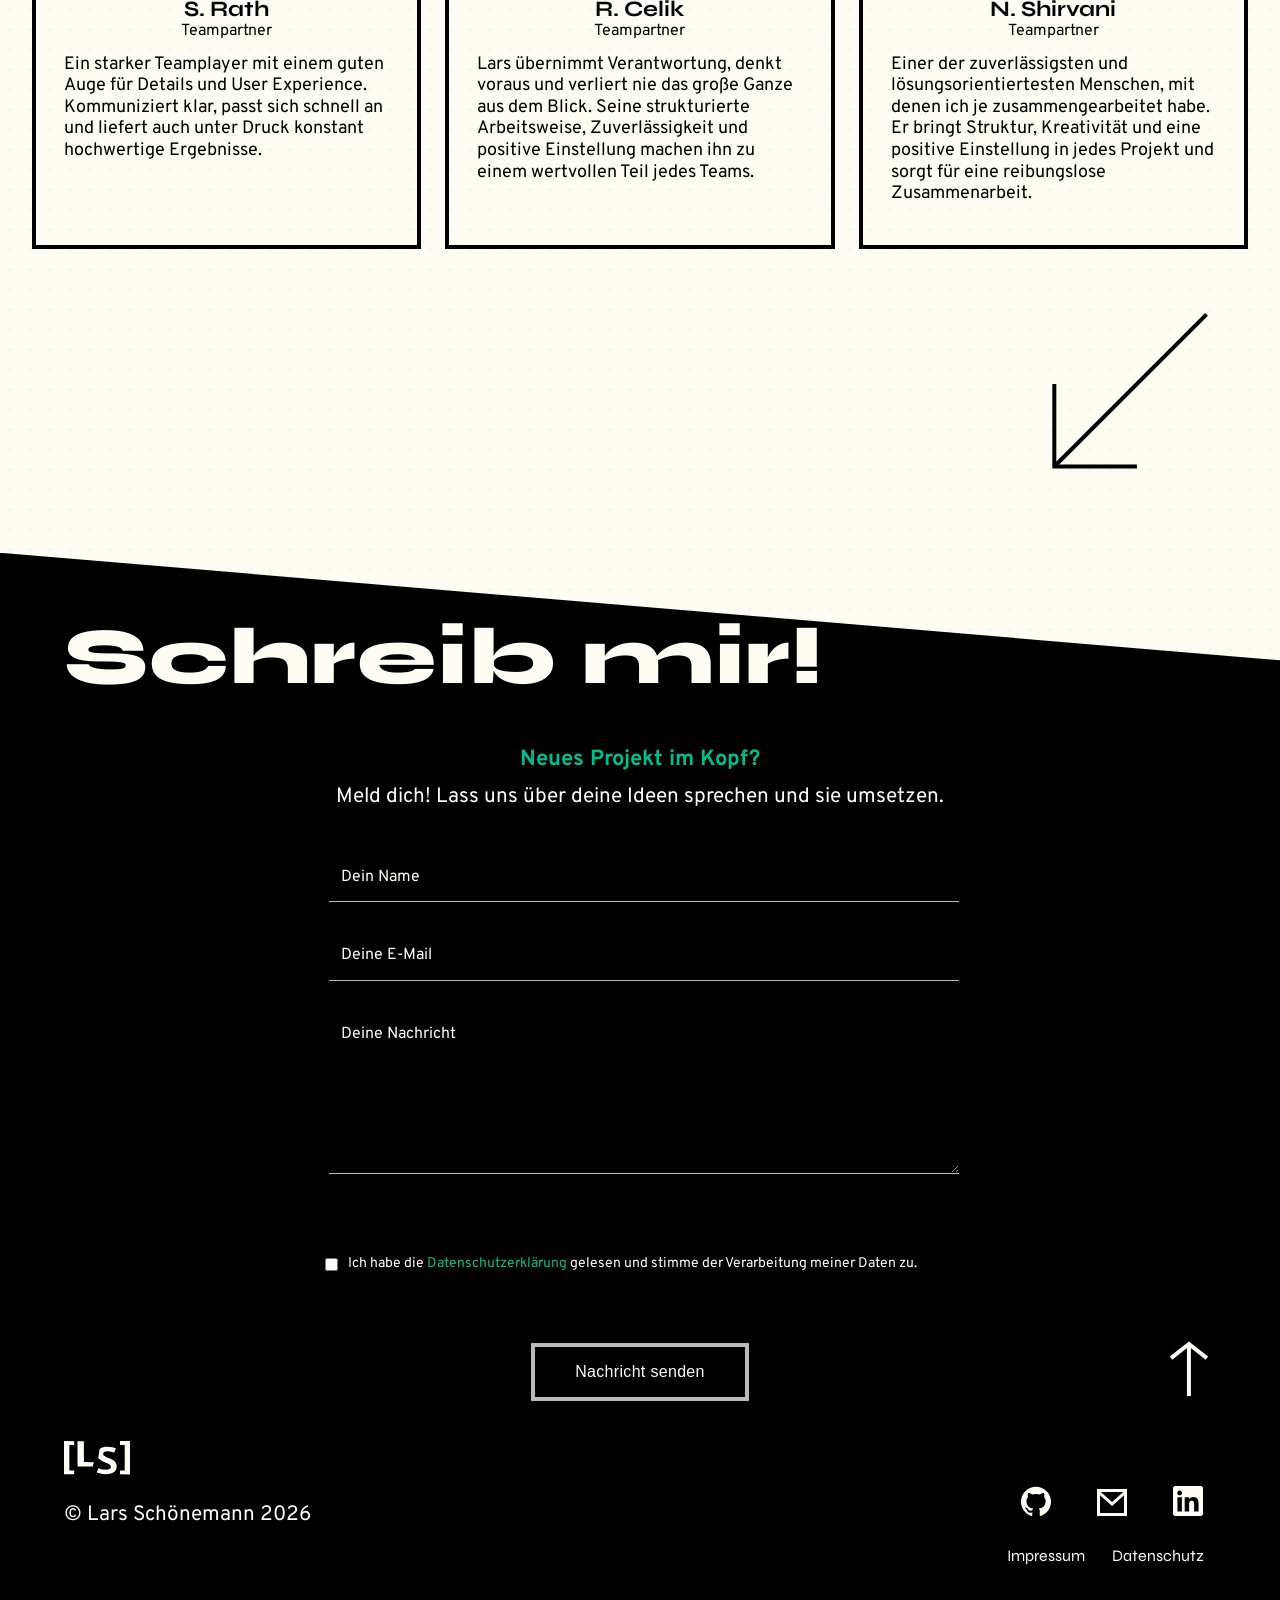
==== commit 3566be80: "tipp fehler behoben in head" ====
--- a/index.html
+++ b/index.html
@@ -5,7 +5,7 @@
     <meta charset='utf-8'>
     <meta name='viewport' content='width=device-width, initial-scale=1'>
     <meta name="description"
-        content="Professional frontend development by Lars Schoeenemann. Specializing in JavaScript, TypeScript, and web performance. Explore my projects now.">
+        content="Professional frontend development by Lars Schoenemann. Specializing in JavaScript, TypeScript, and web performance. Explore my projects now.">
     <meta property="og:type" content="website" />
     <meta property="og:url" content="lars-schoenemann.de" />
     <meta property="og:title" content="Lars Schoenemann | Frontend Developer" />
--- a/assets/css/style.css
+++ b/assets/css/style.css
@@ -1839,17 +1839,21 @@
 }
 
 @media (prefers-reduced-motion: no-preference) {
+
     main section {
-        scale: .8;
-        opacity: 0.0;
         animation: fade-in 1s linear forwards;
         animation-timeline: view();
-        animation-range: entry
+        animation-range: entry 0% cover 30%
     }
 
     @keyframes fade-in {
+        from {
+            transform: scale(0.8);
+            opacity: 0.0;
+        }
+
         to {
-            scale: 1;
+            transform: scale(1);
             opacity: 1;
         }
     }
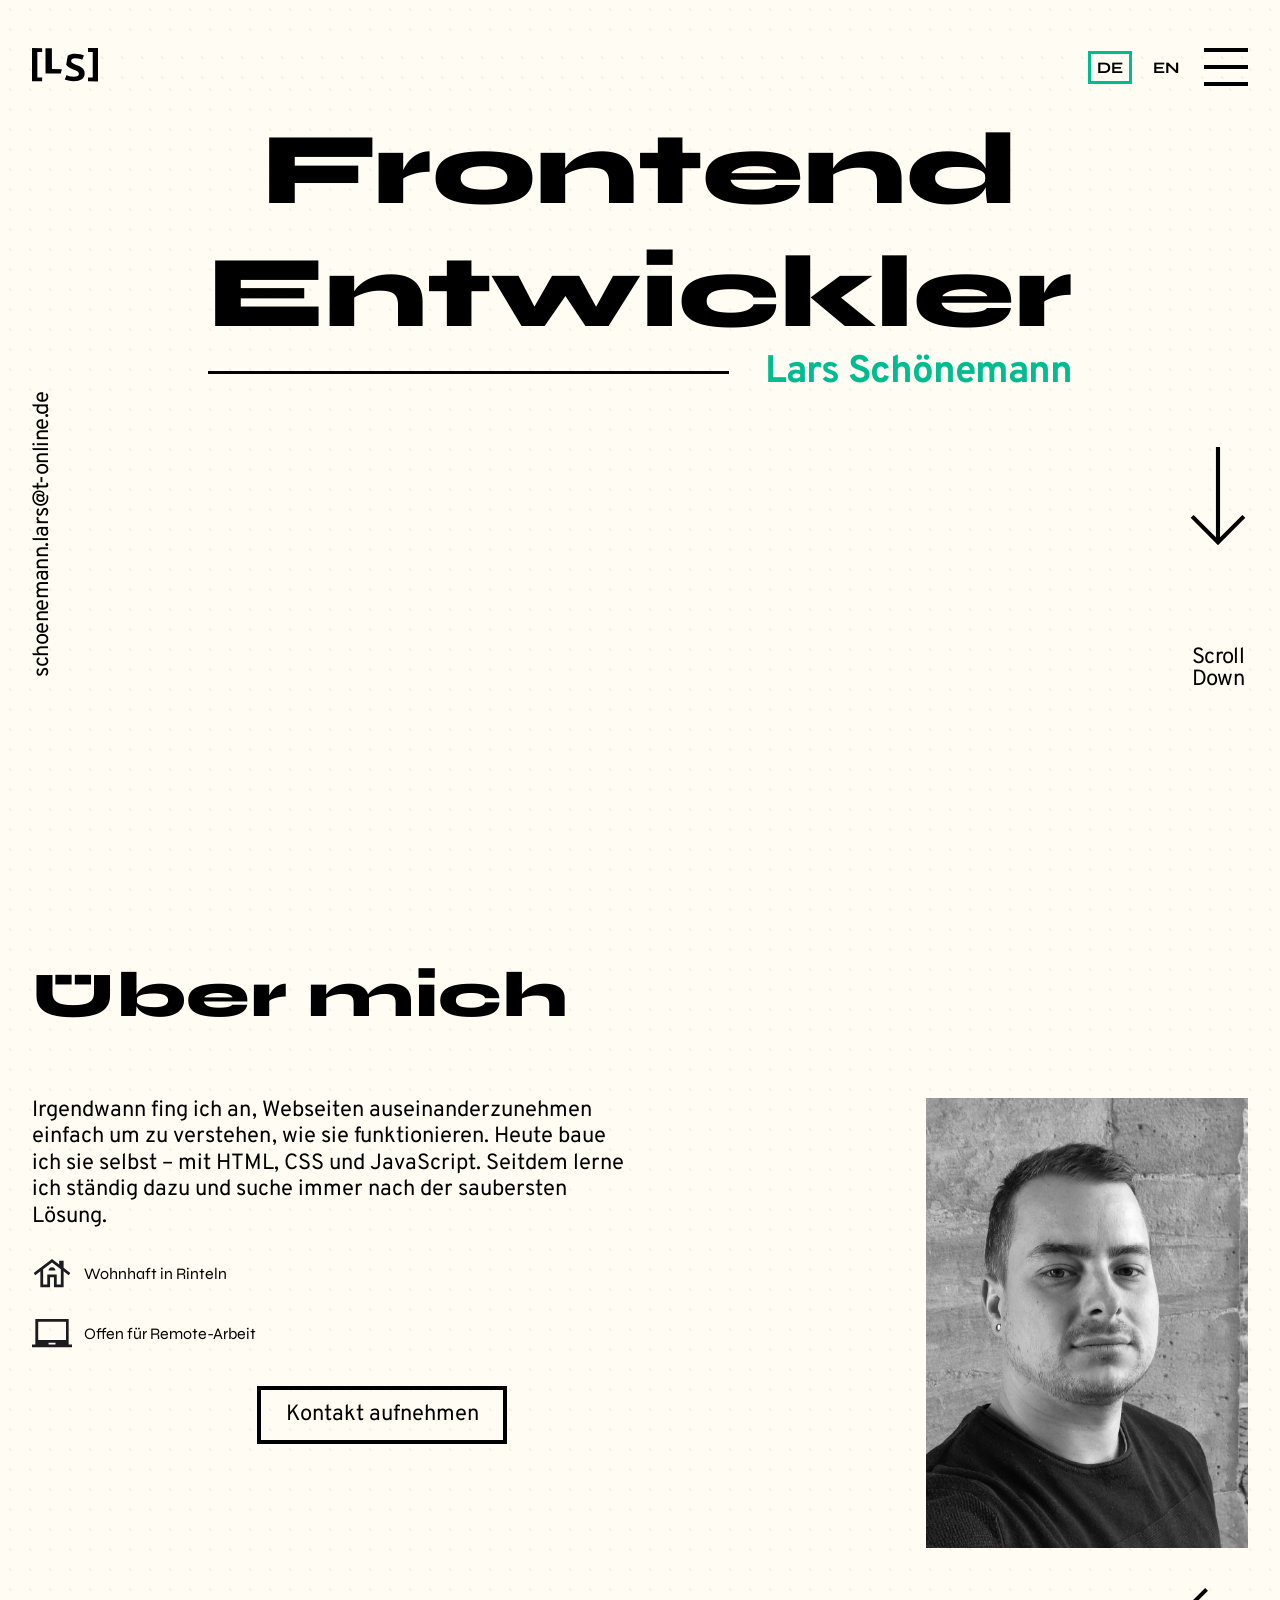
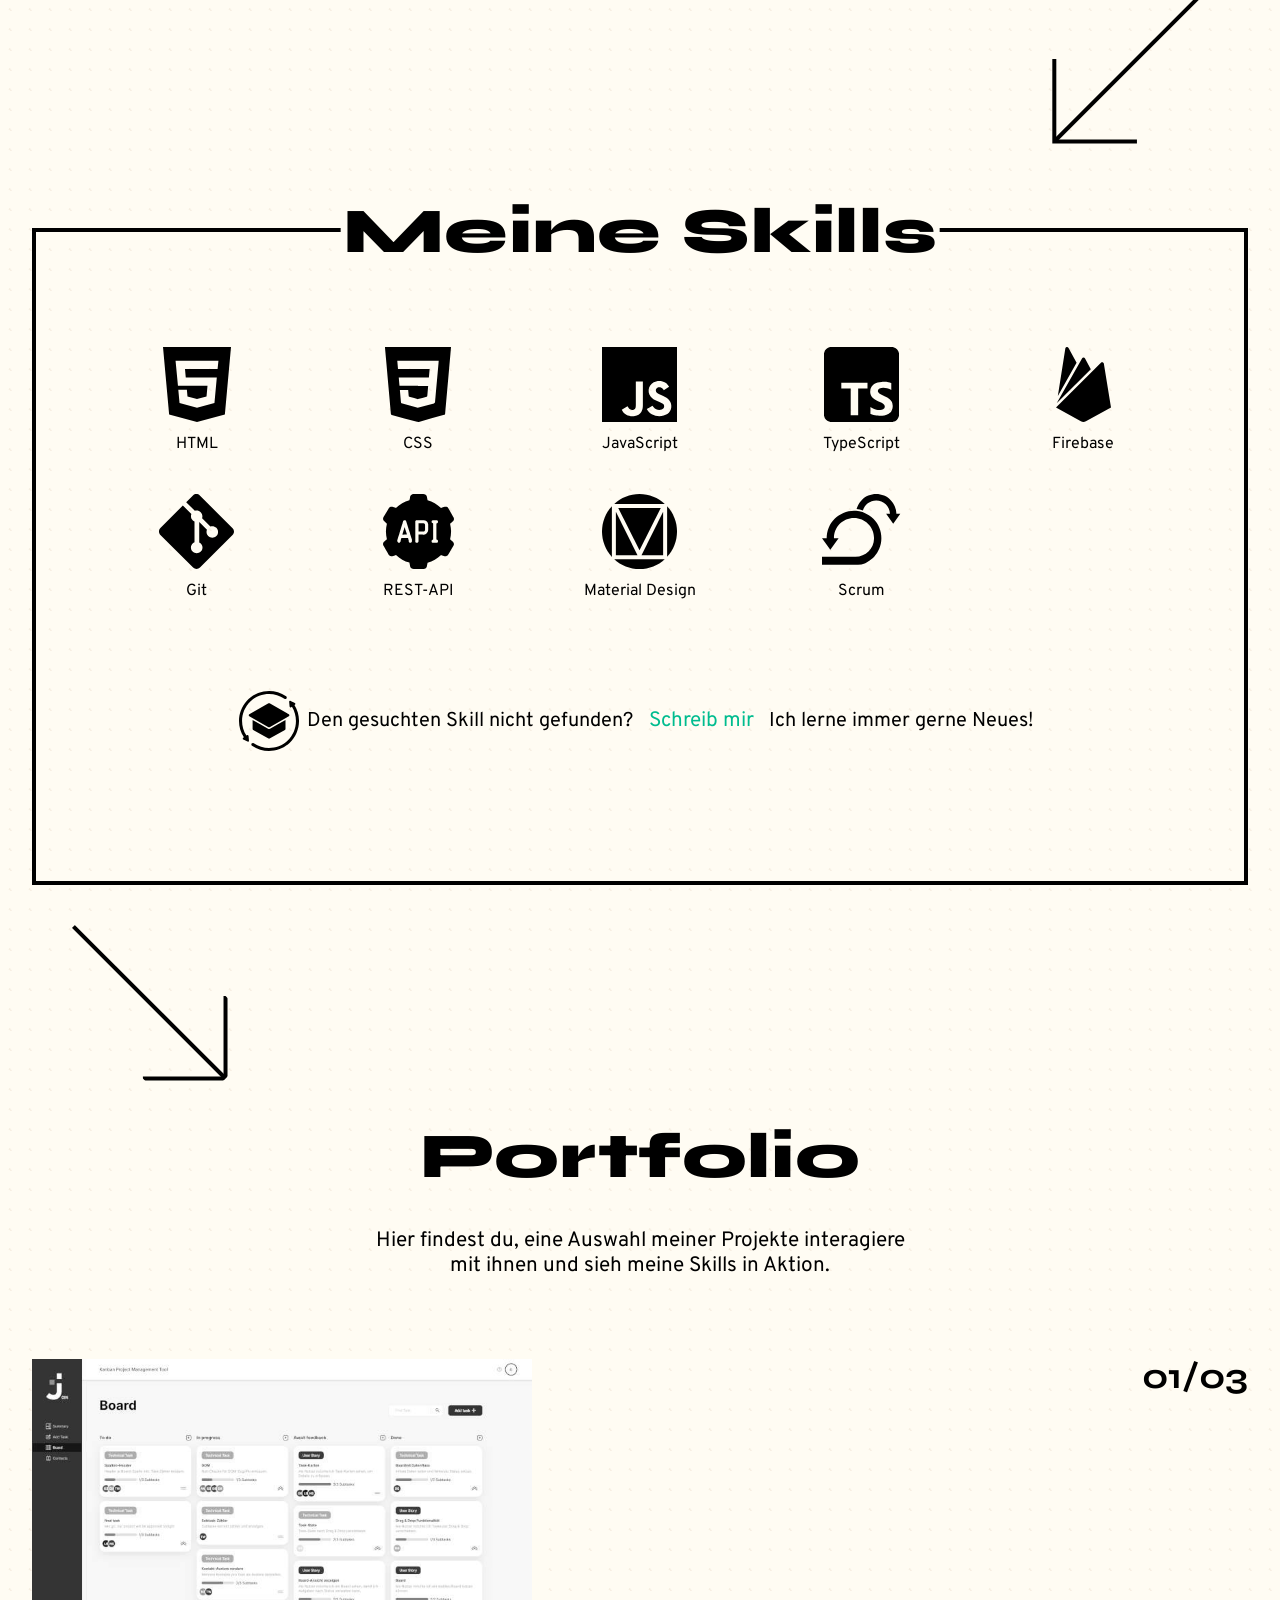
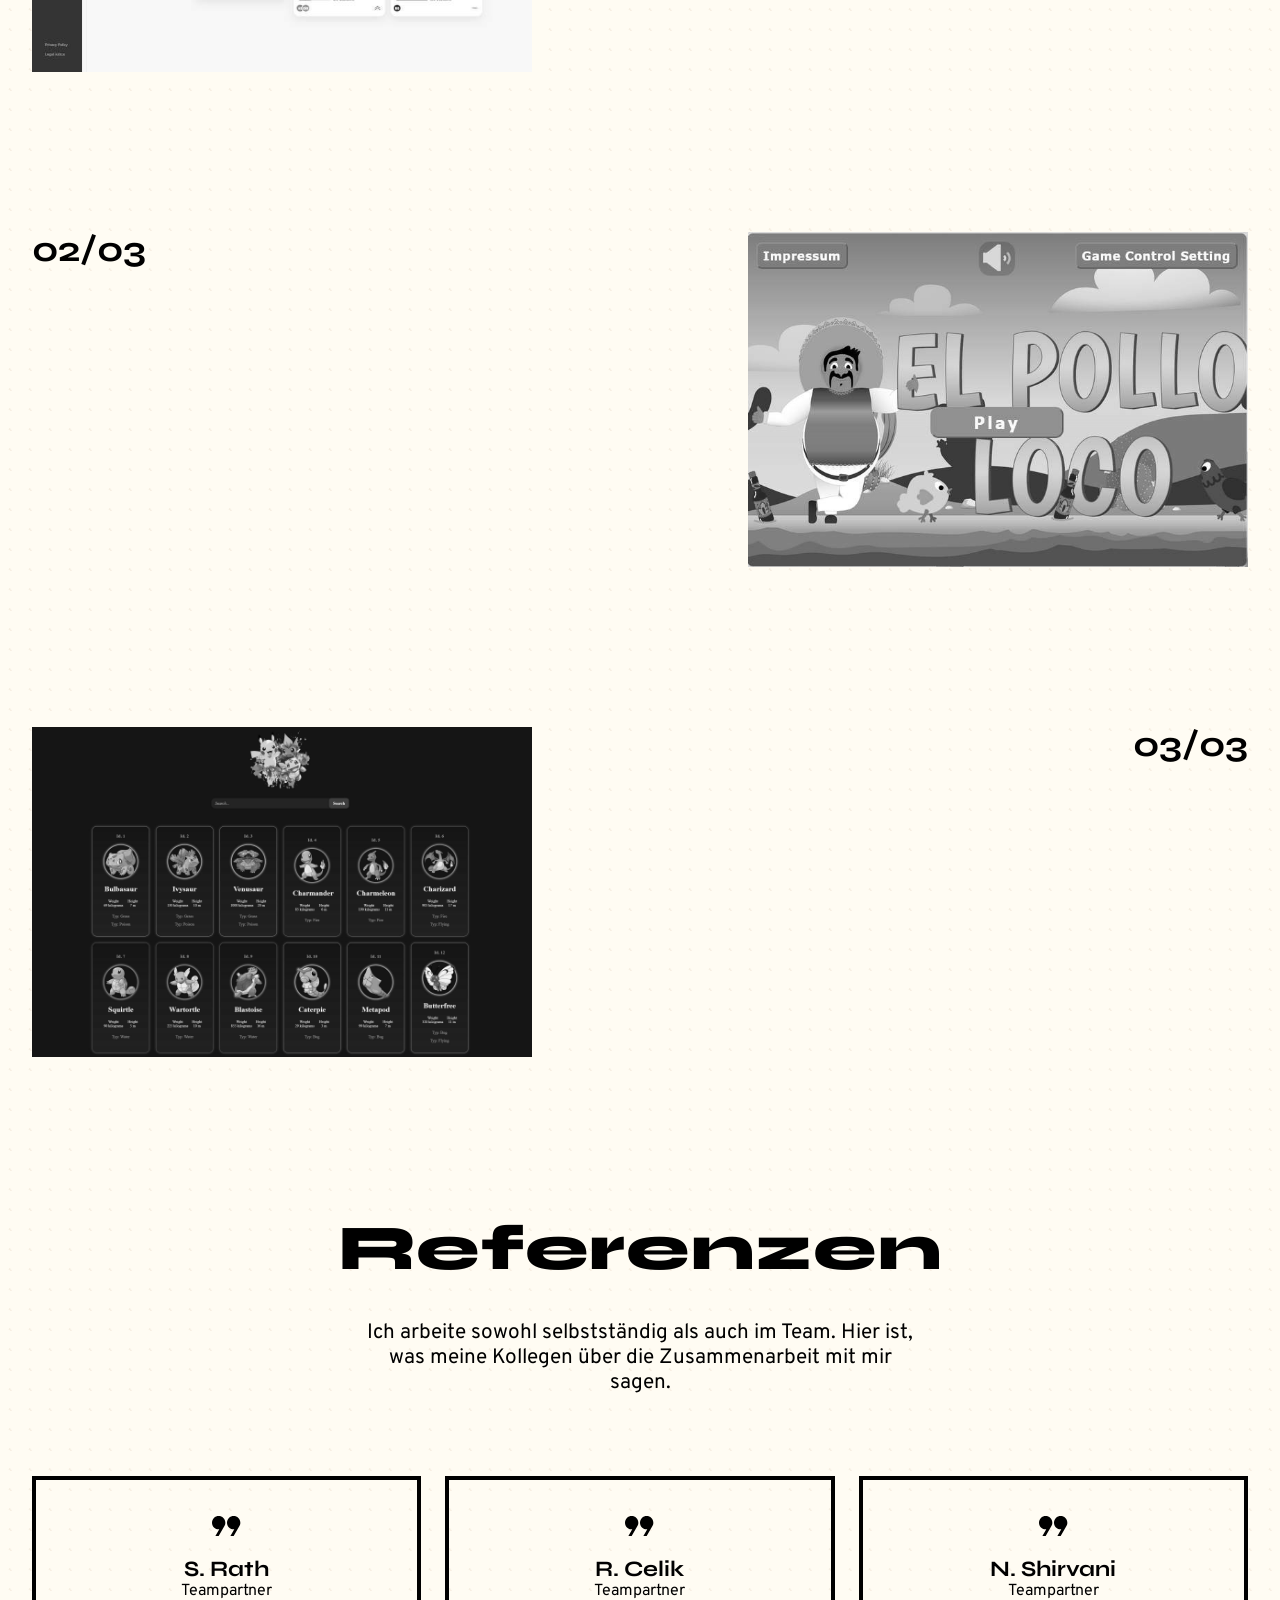
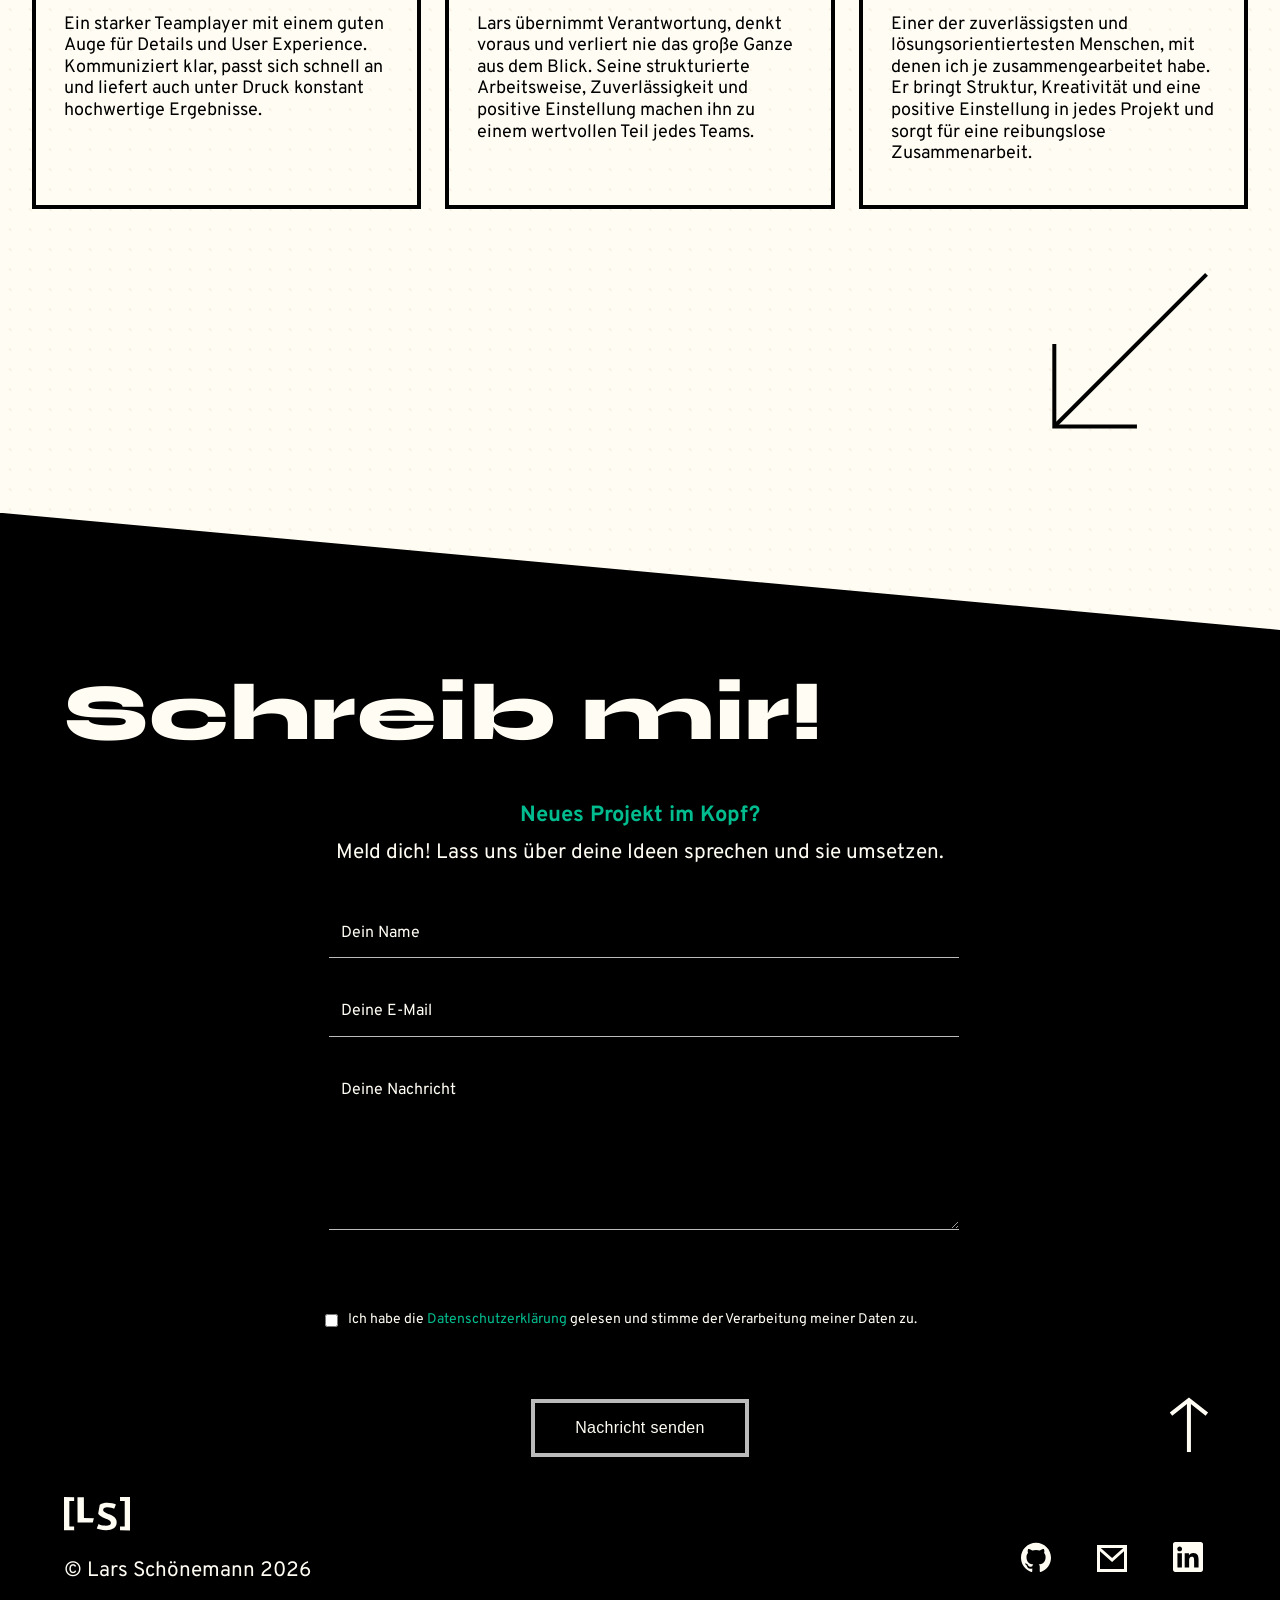
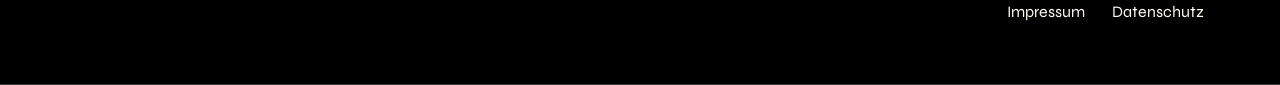
==== commit b1d51c89: "." ====
--- a/index.html
+++ b/index.html
@@ -7,11 +7,11 @@
     <meta name="description"
         content="Professional frontend development by Lars Schoenemann. Specializing in JavaScript, TypeScript, and web performance. Explore my projects now.">
     <meta property="og:type" content="website" />
-    <meta property="og:url" content="lars-schoenemann.de" />
+    <meta property="og:url" content="https://lars-schoenemann.de/" />
     <meta property="og:title" content="Lars Schoenemann | Frontend Developer" />
     <meta property="og:description"
         content="Frontend Developer specializing in JavaScript, TypeScript, and high-performance web development. Explore my latest projects." />
-    <meta property="og:image" content="lars-schoenemann.de" />
+    <meta property="og:image" content="https://lars-schoenemann.de/" />
     <title>Lars Schönemann</title>
     <link rel="icon" type="image/svg+xml" href="assets\images\Logo.svg">
     <link rel='stylesheet' href="assets/css/root.css">
@@ -164,7 +164,7 @@
                     </div>
                 </div>
             </div>
-        </div>        
+        </div>
     </header>
     <main id="site-main">
         <section id="mainStart" class="header-main" aria-label="Hero">
@@ -593,7 +593,7 @@
                     <div class="form-group">
                         <label for="contact-name"></label>
                         <input id="contactName" type="text" name="name" placeholder="Your name" required
-                            autocomplete="name" oninput="formValidation(id)" onblur="formValidation(id)" data-i18n-placeholder="placeholder.name" />
+                            autocomplete="name" onblur="formValidation(id)" data-i18n-placeholder="placeholder.name" />
                         <svg class="hidden" width="26" height="26" viewBox="0 0 26 26" fill="none"
                             xmlns="http://www.w3.org/2000/svg">
                             <path
@@ -612,7 +612,7 @@
                     <div class="form-group">
                         <label for="contact-email"></label>
                         <input id="contactEmail" type="email" name="email" placeholder="Your email" required
-                            autocomplete="email" oninput="validateMail()" onblur="formValidation(id)" data-i18n-placeholder="placeholder.email" />
+                            autocomplete="email" onblur="validateMail()" data-i18n-placeholder="placeholder.email" />
                         <svg class="hidden" width="26" height="26" viewBox="0 0 26 26" fill="none"
                             xmlns="http://www.w3.org/2000/svg">
                             <path
@@ -631,7 +631,7 @@
                     <div class="form-group">
                         <label for="contact-message"></label>
                         <textarea id="contactMessage" name="message" placeholder="Your message" rows="7" required
-                            oninput="formValidation(id)" onblur="formValidation(id)" data-i18n-placeholder="placeholder.message"></textarea>
+                            onblur="formValidation(id)" data-i18n-placeholder="placeholder.message"></textarea>
                         <svg class="hidden" width="26" height="26" viewBox="0 0 26 26" fill="none"
                             xmlns="http://www.w3.org/2000/svg">
                             <path
@@ -652,7 +652,7 @@
                         <label class="checkbox-label">
                             <input id="checkbox" type="checkbox" onchange="approvalPolicy()" required />
                             <p data-i18n="contact.policy">I've read the
-                                <a href="" class="policy-link">privacy
+                                <a href="PrivacyPolicyDE.html" class="policy-link">privacy
                                     policy</a>
                                 and agree to the processing of my data as outlined.
                             </p>
--- a/assets/css/root.css
+++ b/assets/css/root.css
@@ -25,8 +25,6 @@
     --fs-78: clamp(2rem, 5vw, 4.875rem);
     --fs-96: clamp(3rem, 6vw, 6rem);
     --fs-128: clamp(4rem, 8vw, 8rem);
-
-
 }
 
 body {
@@ -38,21 +36,9 @@
 }
 
 header {
-    padding: 48px clamp(32px, calc(50% - 720px), 100%) 48px;
+    padding: 48px clamp(32px, calc(50% - 720px), 100%) 24px;
 }
 
 main {
-    padding: 64px clamp(32px, calc(50% - 720px), 100%) 0px;    
+    padding: 64px clamp(32px, calc(50% - 720px), 100%) 0px;
 }
-
-#mainStart,
-#aboutME,
-#mySkills,
-#portfolio,
-#references {
-    scroll-margin-top: 30vh;
-}
-
-#contact {
-    scroll-margin-top: 10vh;
-}
--- a/assets/css/style.css
+++ b/assets/css/style.css
@@ -10,6 +10,21 @@
     src: url("../font/Overpass/Overpass-VariableFont_wght.ttf") format('truetype');
     font-weight: 400 800;
     font-style: normal;
+}
+
+#mainStart,
+#aboutME,
+#mySkills,
+#references {
+    scroll-margin-top: 30vh;
+}
+
+#portfolio {
+    scroll-margin-top: 25vh;
+}
+
+#contact {
+    scroll-margin-top: 10vh;
 }
 
 header {
@@ -139,7 +154,7 @@
     top: 0;
     left: 0;
     width: 100%;
-    height: 100dvh;
+    max-height: 100dvh;
     background-color: var(--color-bg);
     z-index: 999;
     transform: translateY(-100%);
@@ -165,8 +180,7 @@
     display: flex;
     flex-direction: column;
     height: 100dvh;
-    box-sizing: border-box;
-    overflow-y: auto;
+    padding-top: 80px;
     overscroll-behavior: contain;
 }
 
@@ -176,7 +190,8 @@
     flex-direction: column;
     align-items: center;
     flex: 1;
-    gap: 85px;
+    overflow-y: auto;
+    gap: clamp(24px, 8vh, 100px)
 }
 
 .menu-item {
@@ -195,7 +210,7 @@
     line-height: 100%;
     text-align: center;
     display: block;
-    padding: 32px 32px;
+    padding: clamp(12px, 3vh, 24px) 24px;
 }
 
 .menu-item a::before {
@@ -276,16 +291,16 @@
     }
 }
 
-
 .overlay-footer {
     background: var(--color-primary);
-    clip-path: polygon(0 0, 100% 35%, 100% 100%, 0 100%);
-    padding-top: 96px;
+    clip-path: polygon(0 0, 100% 30%, 100% 100%, 0 100%);
+    max-height: 340px;
+    min-height: clamp(200px, 35vh, 330px);
 }
 
 .wrapper {
-    padding: 64px max(calc(50% - 720px), 64px);
-    /* padding-top: 0px; */
+    padding: max(calc(50% - 720px), 24px);
+    padding-top: clamp(3.5rem, 18vh, 7rem);
 }
 
 .say-hi {
@@ -296,7 +311,7 @@
     font-size: var(--fs-78);
     line-height: 100%;
     text-align: inherit;
-    margin-bottom: 24px;
+    margin-bottom: clamp(12px, 2vh, 24px);
     text-decoration: none;
 }
 
@@ -753,7 +768,7 @@
 .arrow-left-side {
     display: flex;
     justify-content: flex-start;
-    height: 280px;
+    height: 240px;
     max-width: fit-content;
     animation: moveDiagonalTwo 3.5s linear forwards infinite;
 }
@@ -1141,13 +1156,12 @@
 .contact-wrapper {
     background: var(--color-primary);
     clip-path: polygon(0 0%, 100% 10%, 100% 100%, 0% 100%);
-
+    max-height: auto;
 }
 
 .contact-section {
     position: relative;
     padding: 64px max(calc(50% - 720px), 64px);
-
     color: var(--color-bg);
     display: flex;
     justify-content: center;
@@ -1157,7 +1171,8 @@
 .contact-heading {
     font-size: 80px;
     font-weight: 900;
-    color: var(--color-bg)
+    color: var(--color-bg);
+    padding-top: 60px;
 }
 
 .contact-inner {
@@ -1266,6 +1281,13 @@
     outline: none;
     width: 100%;
     margin: 4px;
+}
+
+.contact-form input[type="text"]:-webkit-autofill,
+.contact-form input[type="email"]:-webkit-autofill {
+    -webkit-box-shadow: 0 0 0px 1000px rgb(0, 0, 0) inset !important;
+    box-shadow: 0 0 0px 1000px rgb(0, 0, 0) inset !important;
+    -webkit-text-fill-color: var(--color-bg) !important;
 }
 
 .contact-form textarea {
@@ -1443,65 +1465,58 @@
 #toast,
 #toastError {
     visibility: hidden;
-    max-width: 50px;
+    min-width: 50px;
     height: 50px;
-    margin: auto;
     background-color: #333;
     color: var(--color-bg);
-    text-align: center;
     border-radius: 2px;
     position: fixed;
     z-index: 1;
-    left: 0;
-    right: 0;
+    left: 50%;
+    transform: translateX(-50%);
     bottom: 30px;
     font-size: 17px;
     white-space: nowrap;
-
-}
-
-#toast,
+    overflow: hidden;
+    display: flex;
+    align-items: center;
+}
+
+#toast #img,
 #toastError #img {
+    min-width: 50px;
     width: 50px;
     height: 50px;
-    float: left;
-    padding-top: 12px;
-    padding-bottom: 16px;
+    display: flex;
+    align-items: center;
+    justify-content: center;
+    flex-shrink: 0;
     box-sizing: border-box;
     background-color: rgb(70, 69, 69);
     color: var(--color-primary);
 }
 
-#toast,
+#toast #desc,
 #toastError #desc {
     color: var(--color-bg);
-    padding: 16px;
-    overflow: hidden;
+    padding: 0 20px;
     white-space: nowrap;
-}
-
-#toast.show {
-    visibility: visible;
-    -webkit-animation: fadein 0.5s, expand 0.5s 0.5s, stay 3s 1s, shrink 0.5s 2s, fadeout 0.5s 2.5s;
-    animation: fadein 0.5s, expand 0.5s 0.5s, stay 3s 1s, shrink 0.5s 4s, fadeout 0.5s 4.5s;
-}
-
+    opacity: 0;
+}
+
+#toast.show,
 #toastError.show {
     visibility: visible;
-    -webkit-animation: fadein 0.5s, expand 0.5s 0.5s, stay 3s 1s, shrink 0.5s 2s, fadeout 0.5s 2.5s;
-    animation: fadein 0.5s, expand 0.5s 0.5s, stay 3s 1s, shrink 0.5s 4s, fadeout 0.5s 4.5s;
-}
-
-@-webkit-keyframes fadein {
-    from {
-        bottom: 0;
-        opacity: 0;
-    }
-
-    to {
-        bottom: 30px;
-        opacity: 1;
-    }
+    animation: fadein 0.5s forwards,
+        expand 0.5s 0.5s forwards,
+        stay 3s 1s forwards,
+        shrink 0.5s 4s forwards,
+        fadeout 0.5s 4.5s forwards;
+}
+
+#toast.show #desc,
+#toastError.show #desc {
+    animation: textfadein 0.3s 1s forwards;
 }
 
 @keyframes fadein {
@@ -1516,75 +1531,33 @@
     }
 }
 
-@-webkit-keyframes expand {
-    from {
-        min-width: 50px
-    }
-
-    to {
-        min-width: 350px
-    }
-}
-
 @keyframes expand {
     from {
-        min-width: 50px
+        min-width: 50px;
     }
 
     to {
-        min-width: 500px
-    }
-}
-
-@-webkit-keyframes stay {
-    from {
-        min-width: 500px
-    }
-
-    to {
-        min-width: 350px
+        min-width: 400px;
     }
 }
 
 @keyframes stay {
     from {
-        min-width: 350px
+        min-width: 400px;
     }
 
     to {
-        min-width: 350px
-    }
-}
-
-@-webkit-keyframes shrink {
+        min-width: 400px;
+    }
+}
+
+@keyframes shrink {
     from {
-        min-width: 350px;
+        min-width: 400px;
     }
 
     to {
         min-width: 50px;
-    }
-}
-
-@keyframes shrink {
-    from {
-        min-width: 350px;
-    }
-
-    to {
-        min-width: 50px;
-    }
-}
-
-@-webkit-keyframes fadeout {
-    from {
-        bottom: 30px;
-        opacity: 1;
-    }
-
-    to {
-        bottom: 60px;
-        opacity: 0;
     }
 }
 
@@ -1595,9 +1568,26 @@
     }
 
     to {
-        bottom: 60px;
+        bottom: 0;
         opacity: 0;
     }
+}
+
+@keyframes textfadein {
+    from {
+        opacity: 0;
+    }
+
+    to {
+        opacity: 1;
+    }
+}
+
+@media (max-width: 1350px) {
+    .contact-section {
+        padding-top: 100px;
+    }
+
 }
 
 @media (max-width: 1100px) {
@@ -1635,9 +1625,27 @@
     }
 }
 
+@media (max-width: 990px) {
+
+    #mainStart,
+    #aboutME,
+    #mySkills,
+    #references {
+        scroll-margin-top: 16vh;
+    }
+
+    #contact {
+        scroll-margin-top: 10vh;
+    }
+
+    .skills-footer-wrapper {
+        flex-direction: column;
+    }
+}
+
 @media (max-width: 840px) {
+
     .scale-wrapper {
-
         h1 {
             font-size: var(--fs-78);
         }
@@ -1716,6 +1724,19 @@
 
 @media (max-width: 550px) {
 
+    #aboutME,
+    #portfolio {
+        scroll-margin-top: 20vh;
+    }
+
+    #portfolio {
+        scroll-margin-top: 20vh;
+    }
+
+    #mySkills {
+        scroll-margin-top: 25vh;
+    }
+
     .left-side {
         svg {
             width: 45px;
@@ -1797,11 +1818,37 @@
         flex-direction: column;
         gap: 92px;
     }
+
+    .contact-wrapper {
+        clip-path: polygon(0 0%, 100% 3%, 100% 100%, 0% 100%);
+    }
 }
 
 @media (max-height: 1000px) {
     .scroll-wrapper {
         transform: translateY(-230px);
+    }
+}
+
+@media(max-height: 980px) {
+    .overlay-nav {
+        margin-top: -25px;
+    }
+
+    .overlay-nav {
+        gap: 0;
+    }
+
+    .nav-overlay-inner {
+        padding-top: 60px;
+    }
+
+    .overlay-footer {
+        clip-path: polygon(0 0, 100% 30%, 100% 100%, 0 100%);
+    }
+
+    .overlay-icons>a {
+        padding: 10px 20px;
     }
 }
 
@@ -1839,7 +1886,6 @@
 }
 
 @media (prefers-reduced-motion: no-preference) {
-
     main section {
         animation: fade-in 1s linear forwards;
         animation-timeline: view();
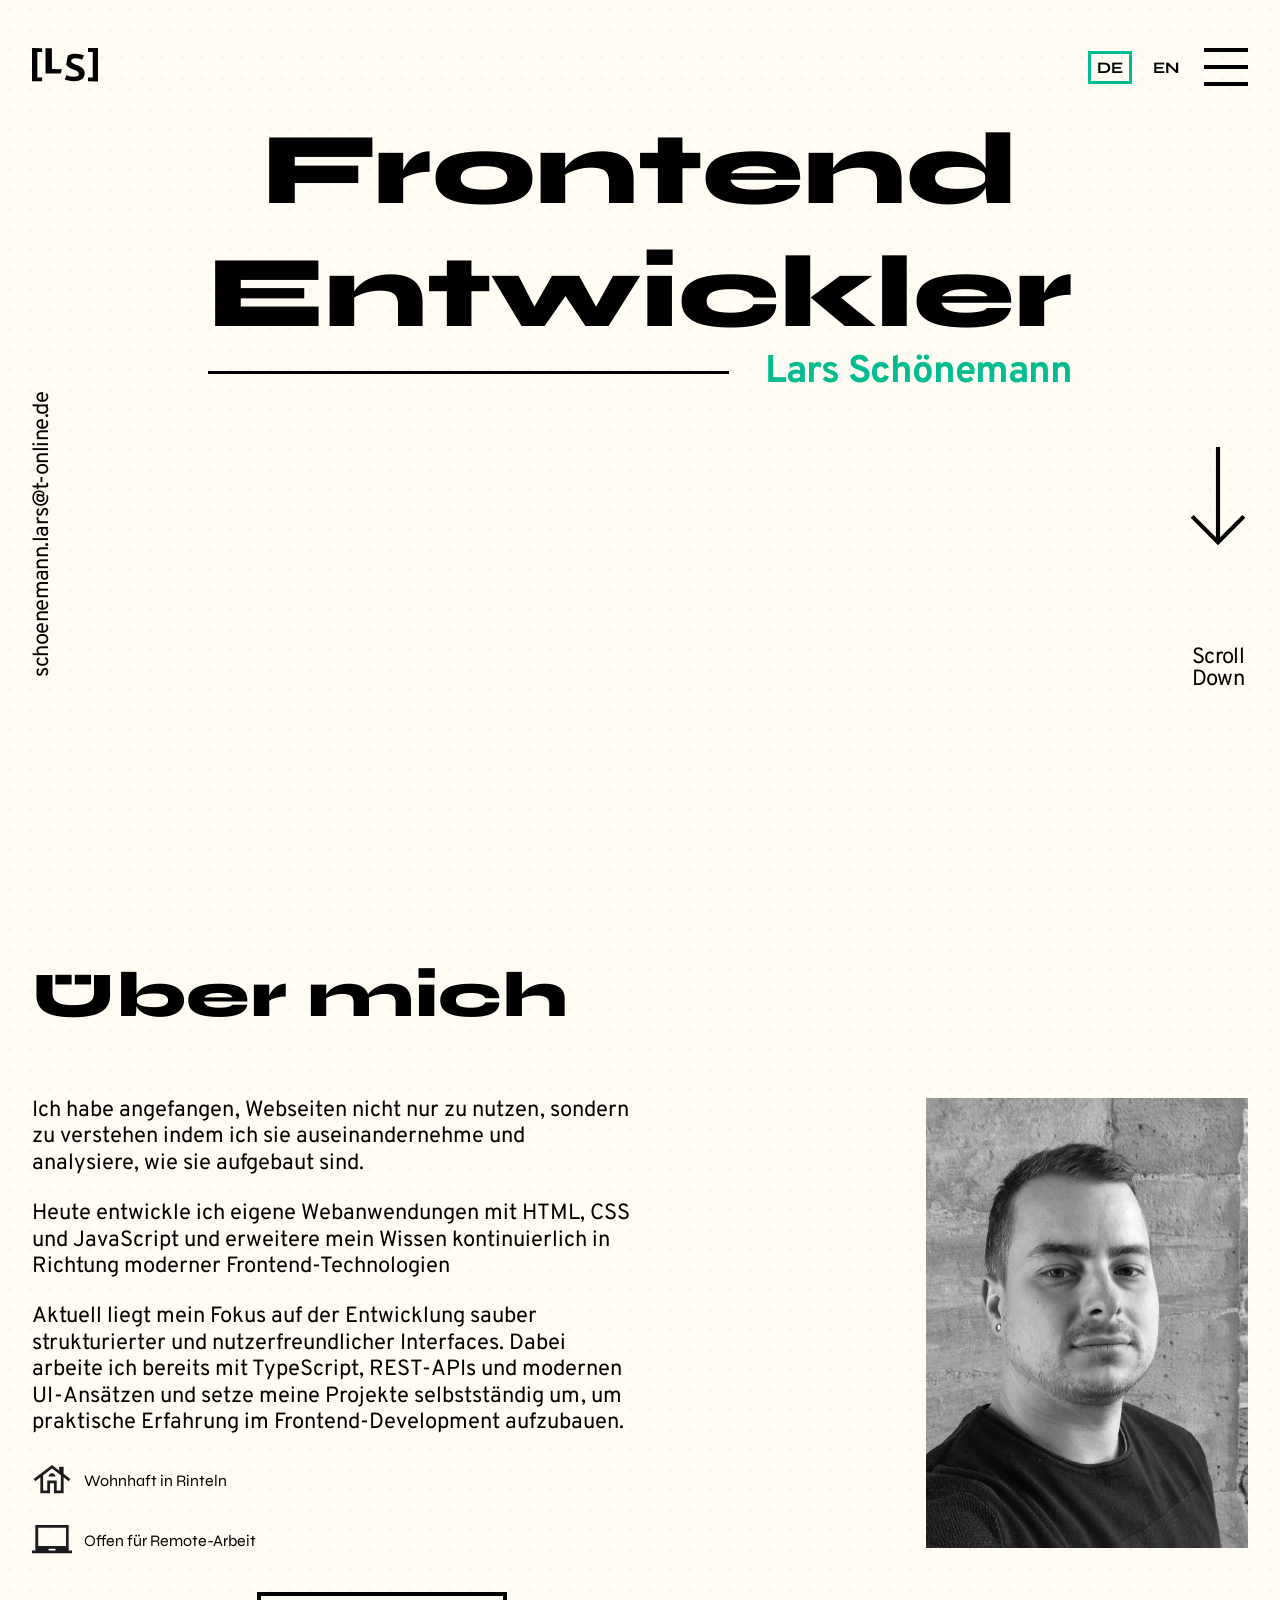
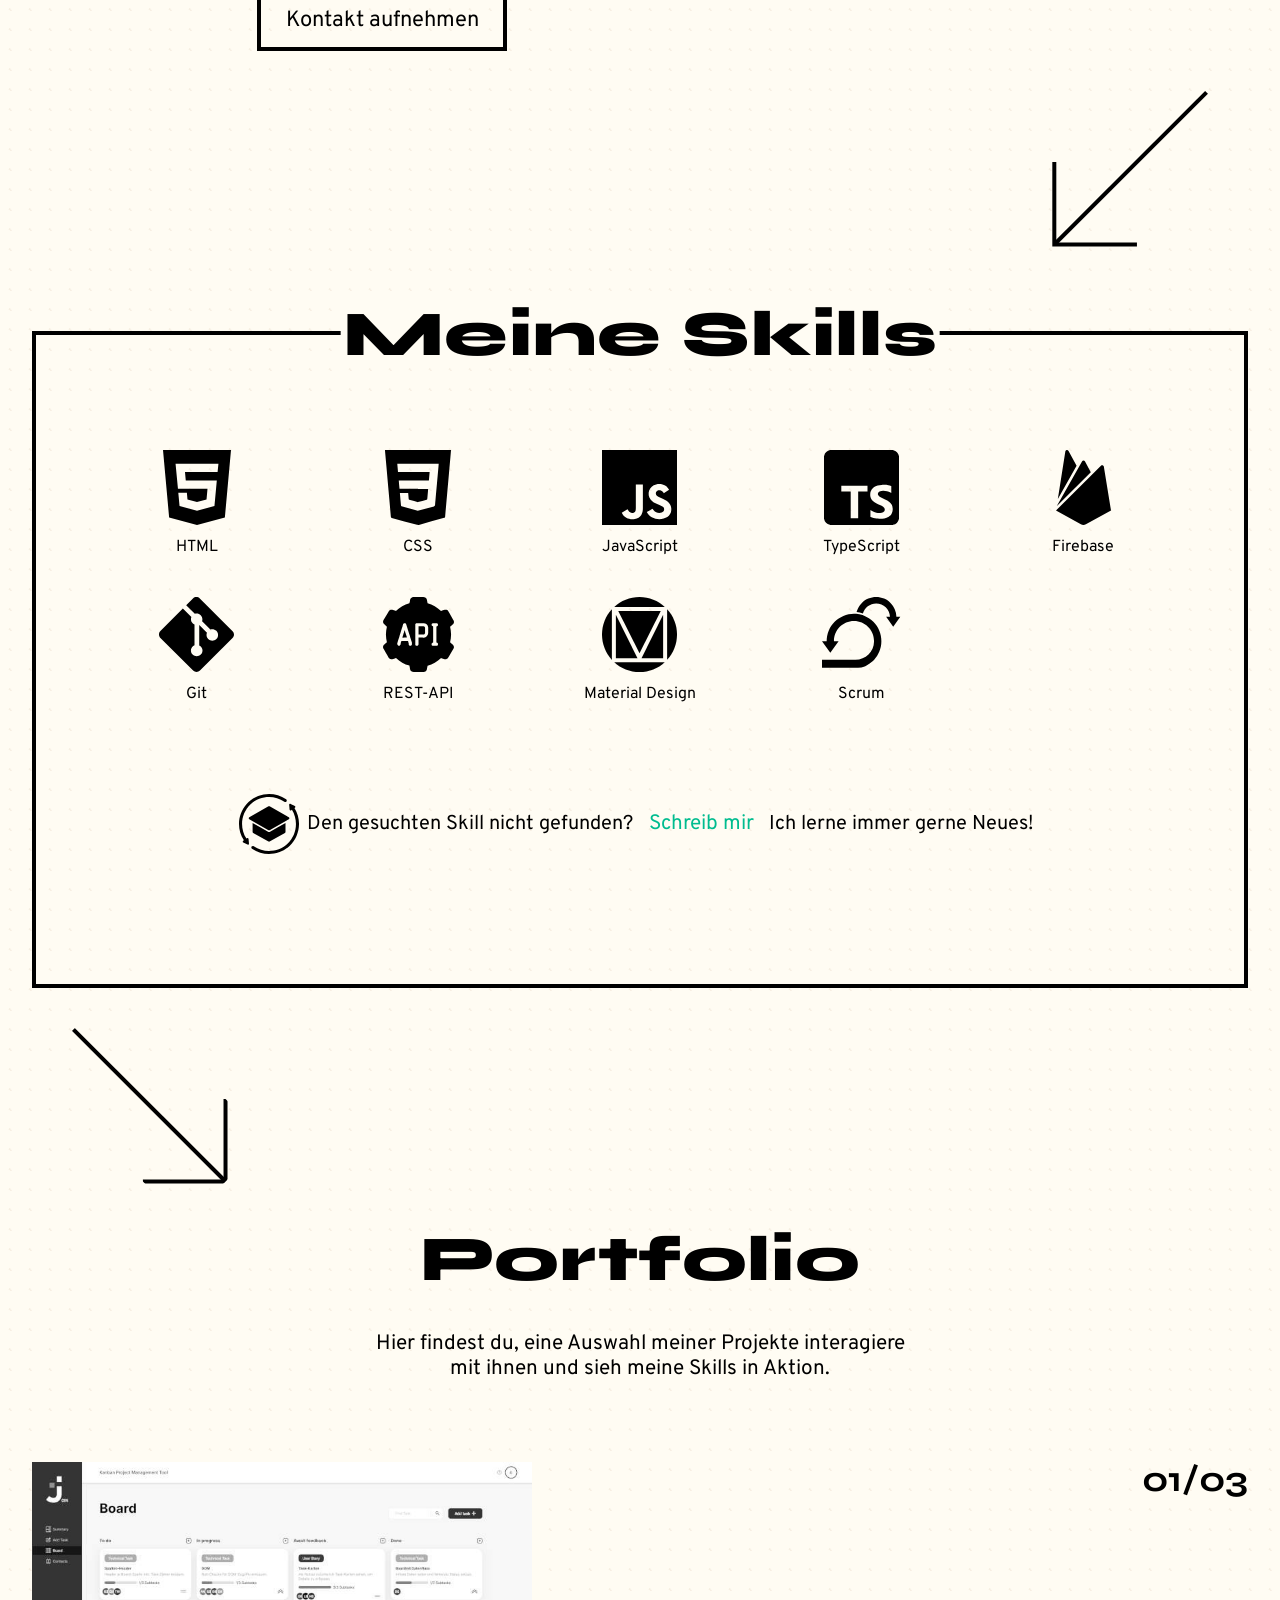
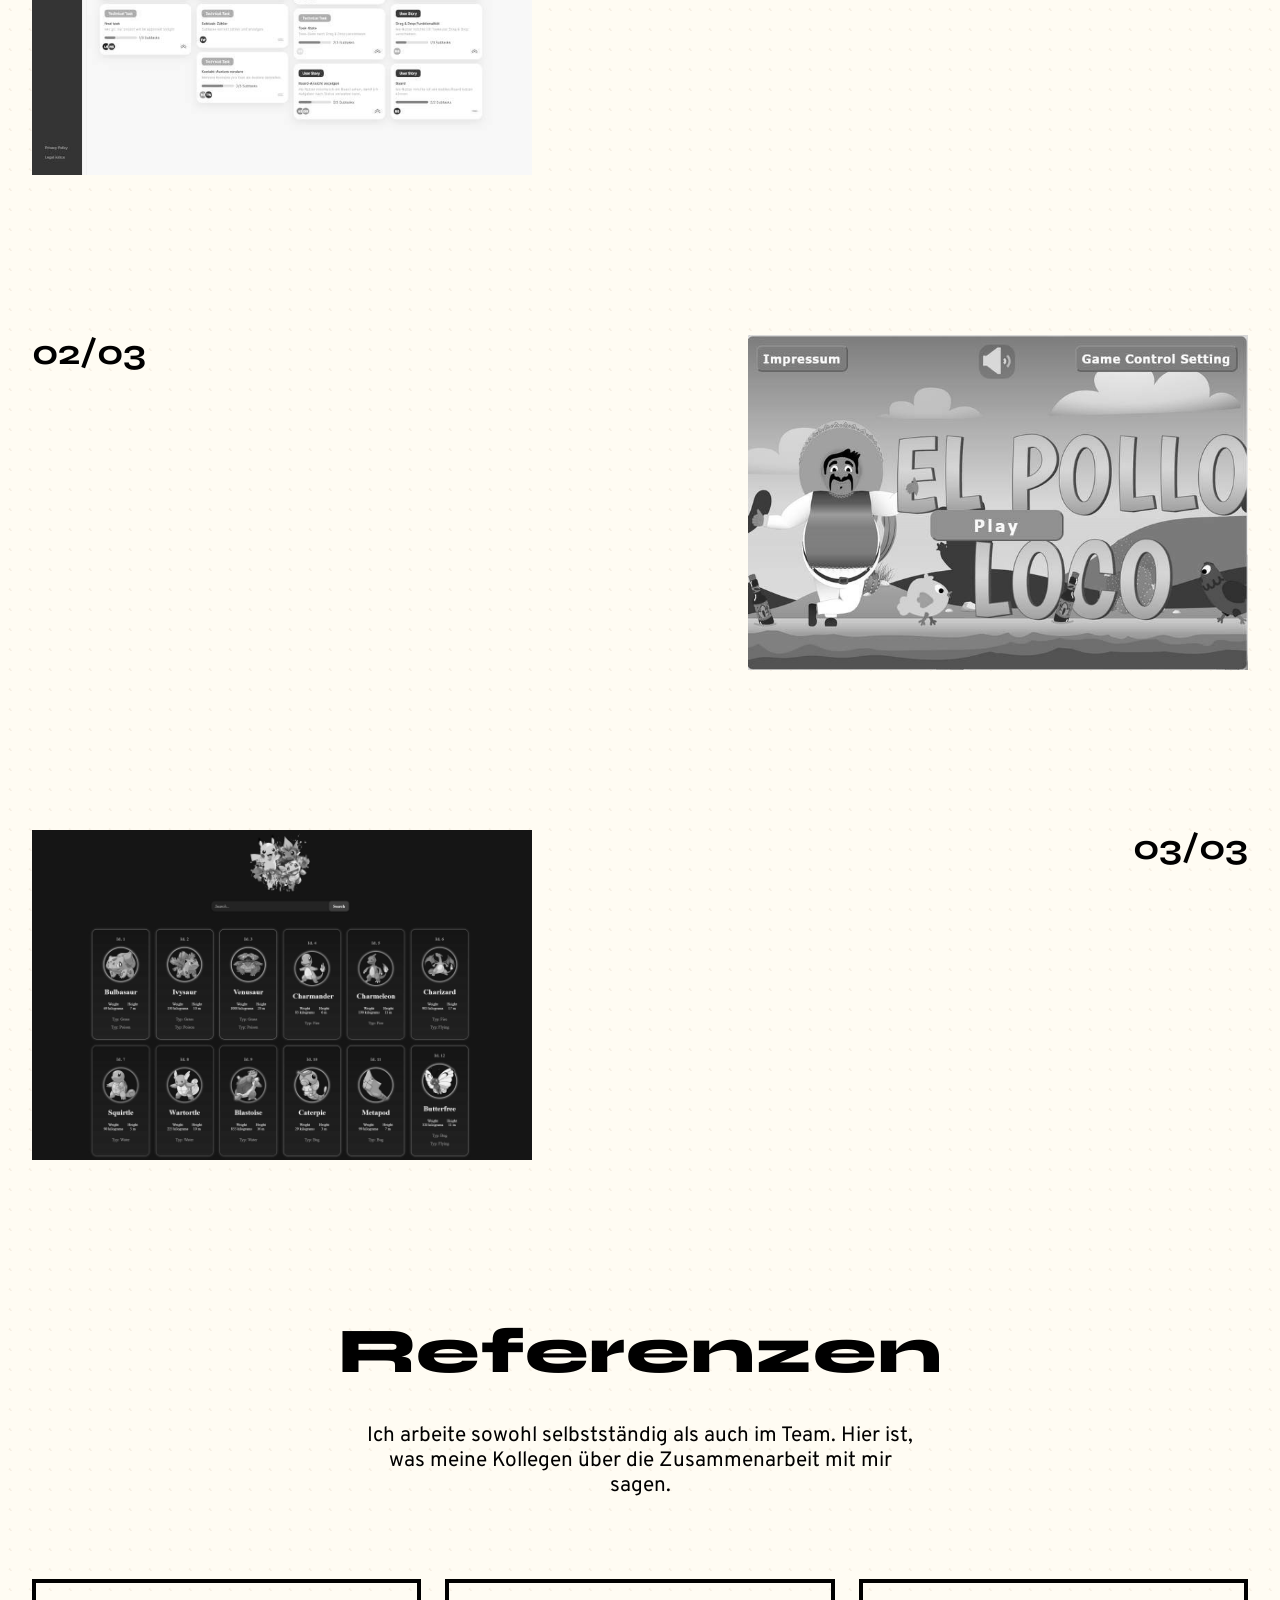
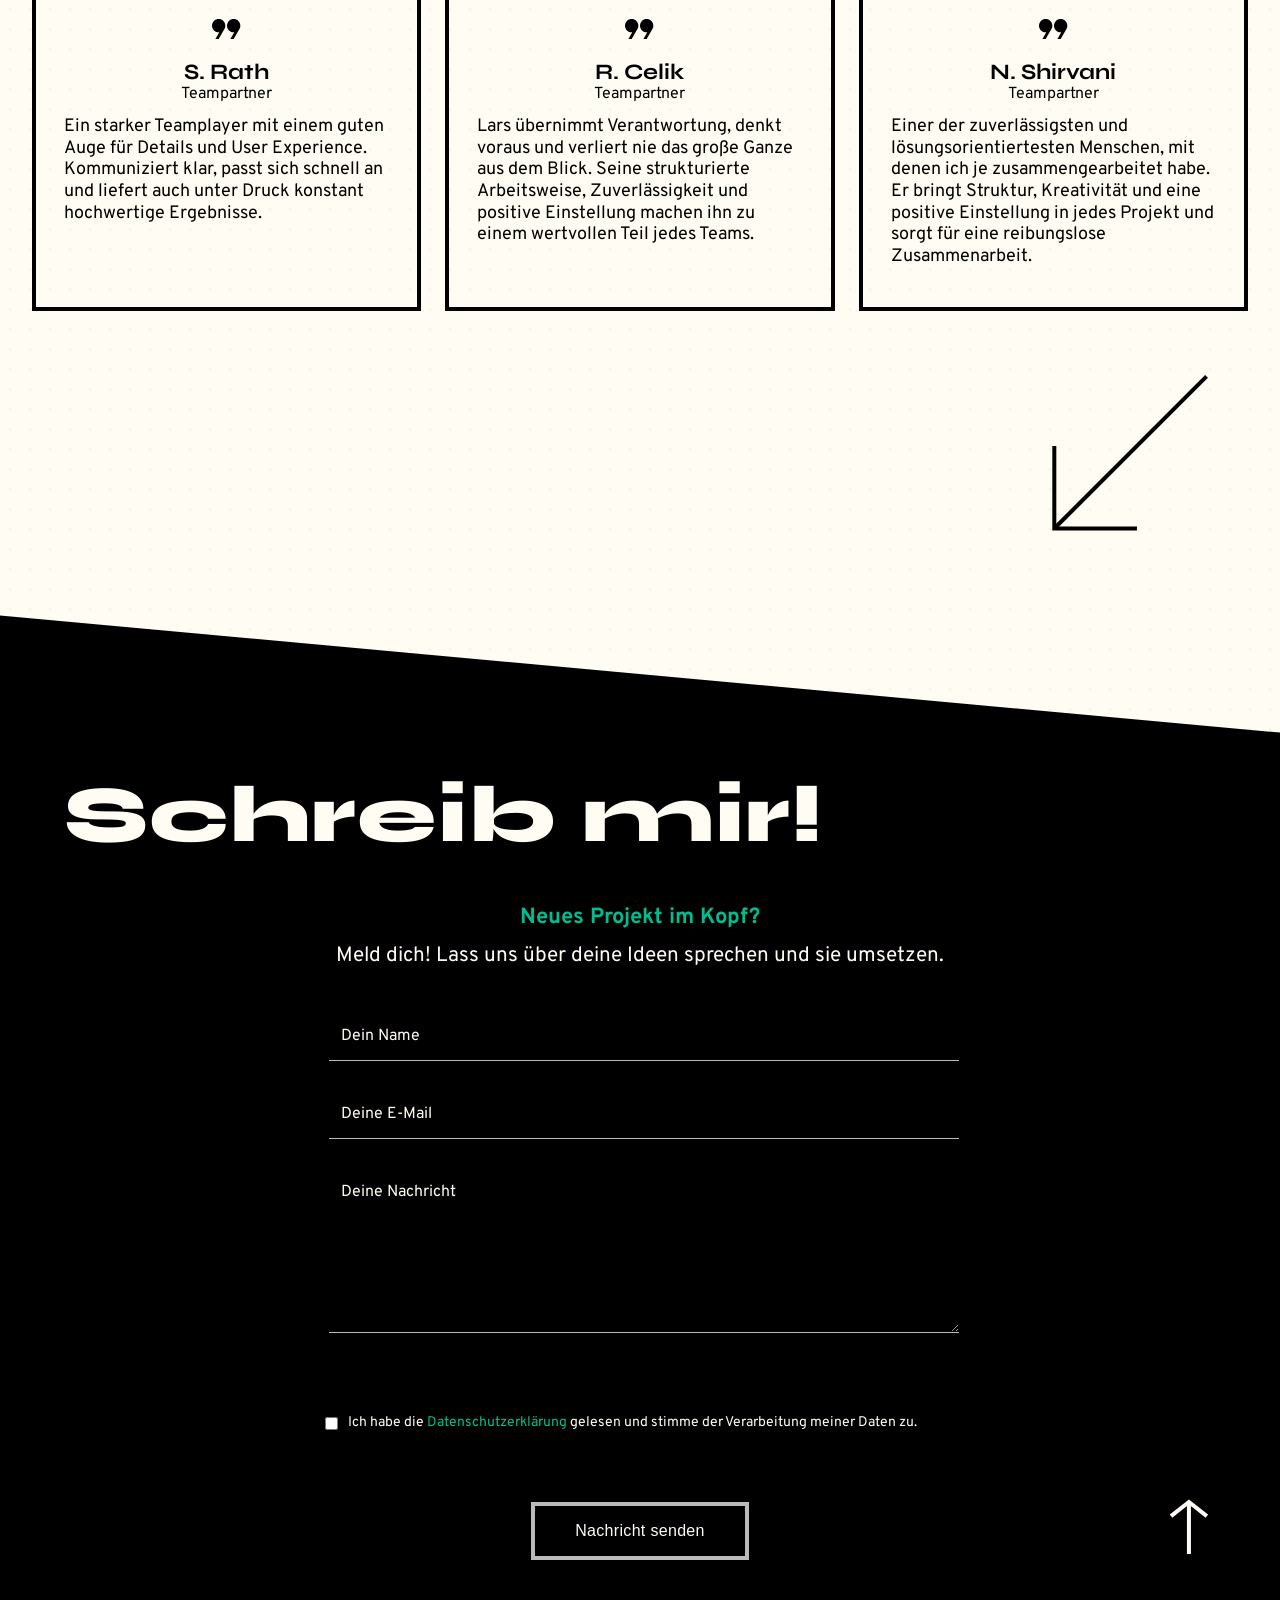
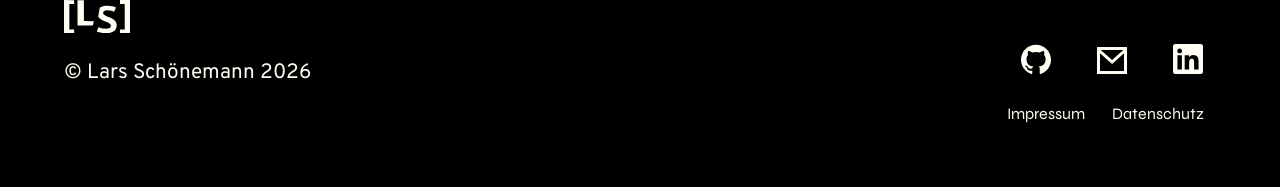
==== commit 83c8c3eb: "rewort about me text" ====
--- a/index.html
+++ b/index.html
@@ -207,6 +207,12 @@
                         them myself – with HTML, CSS and JavaScript. Since then I've been constantly improving and
                         always
                         looking for the cleanest solution.
+                    </article>
+                    <article data-i18n="about.text1">
+                        "about.texttwo"
+                    </article>
+                    <article data-i18n="about.text2">
+                        "about.texttwo"
                     </article>
                     <div class="article-svg">
                         <p>
